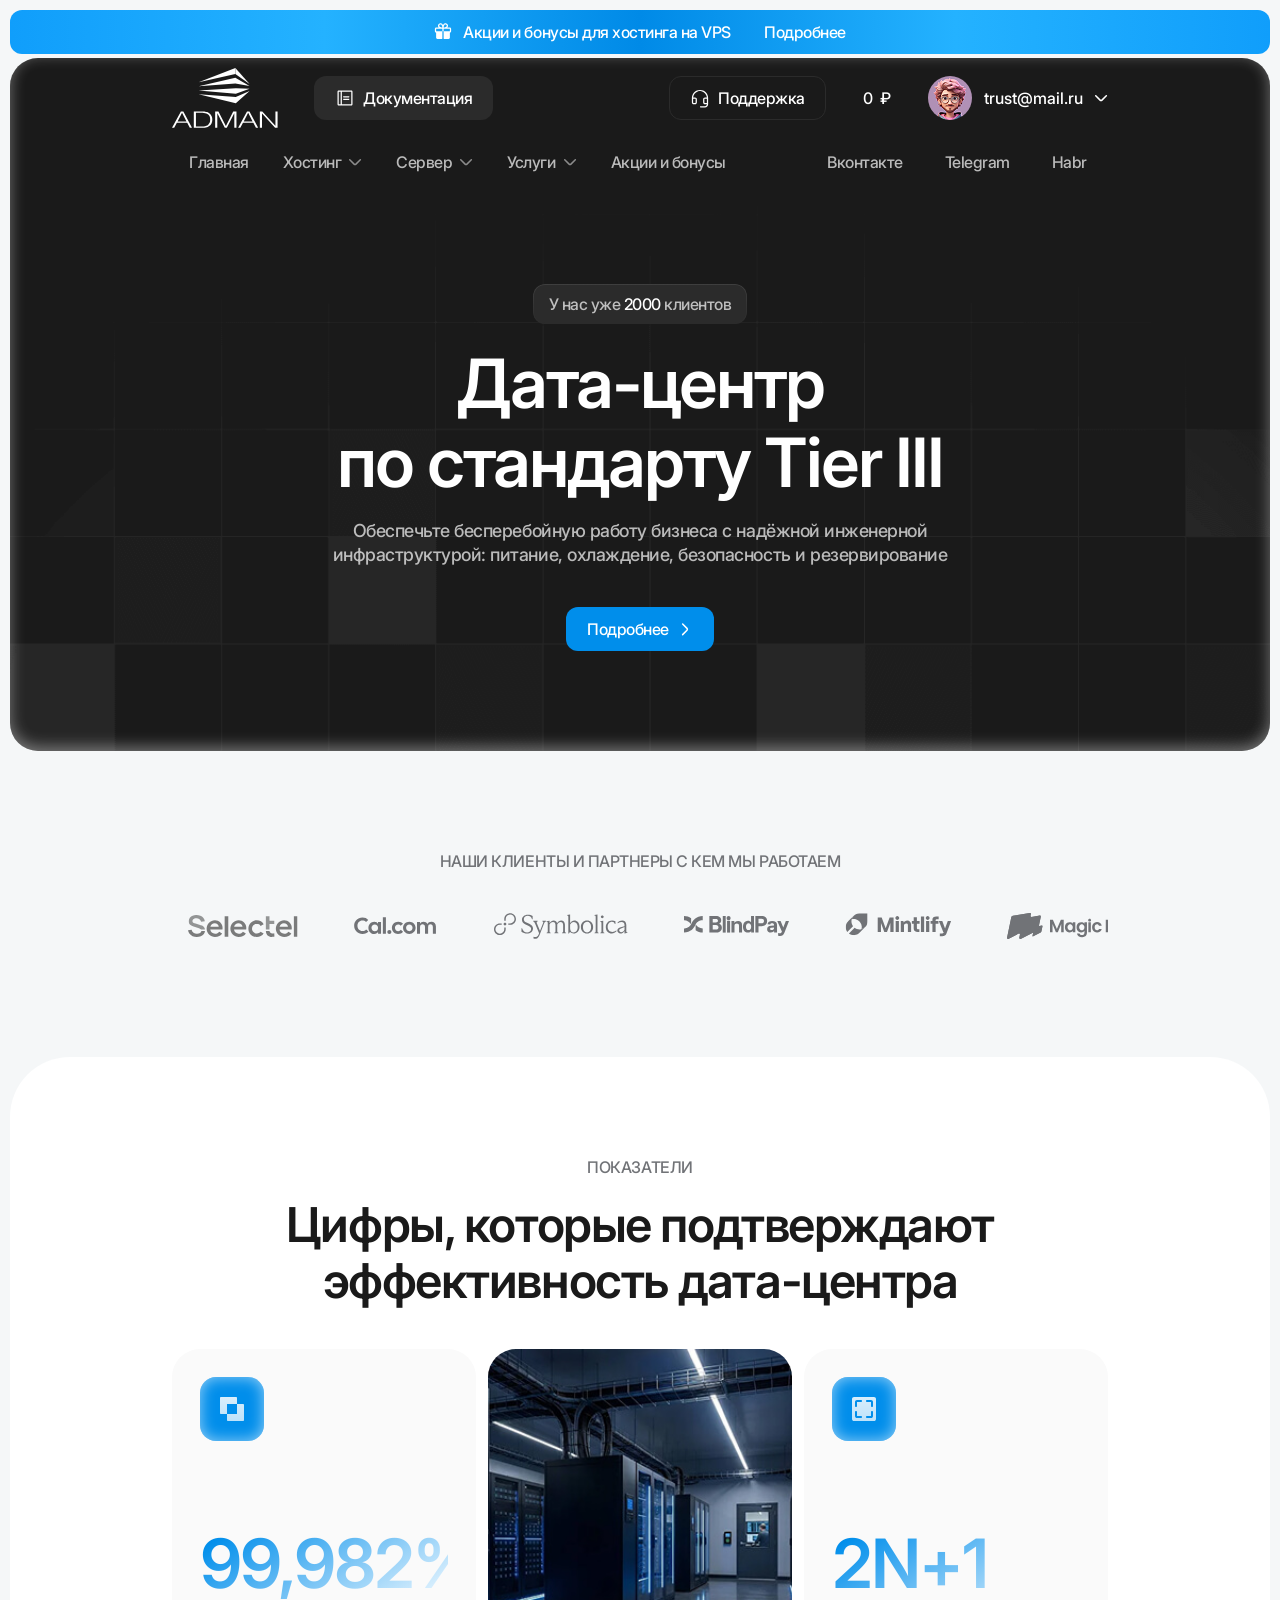
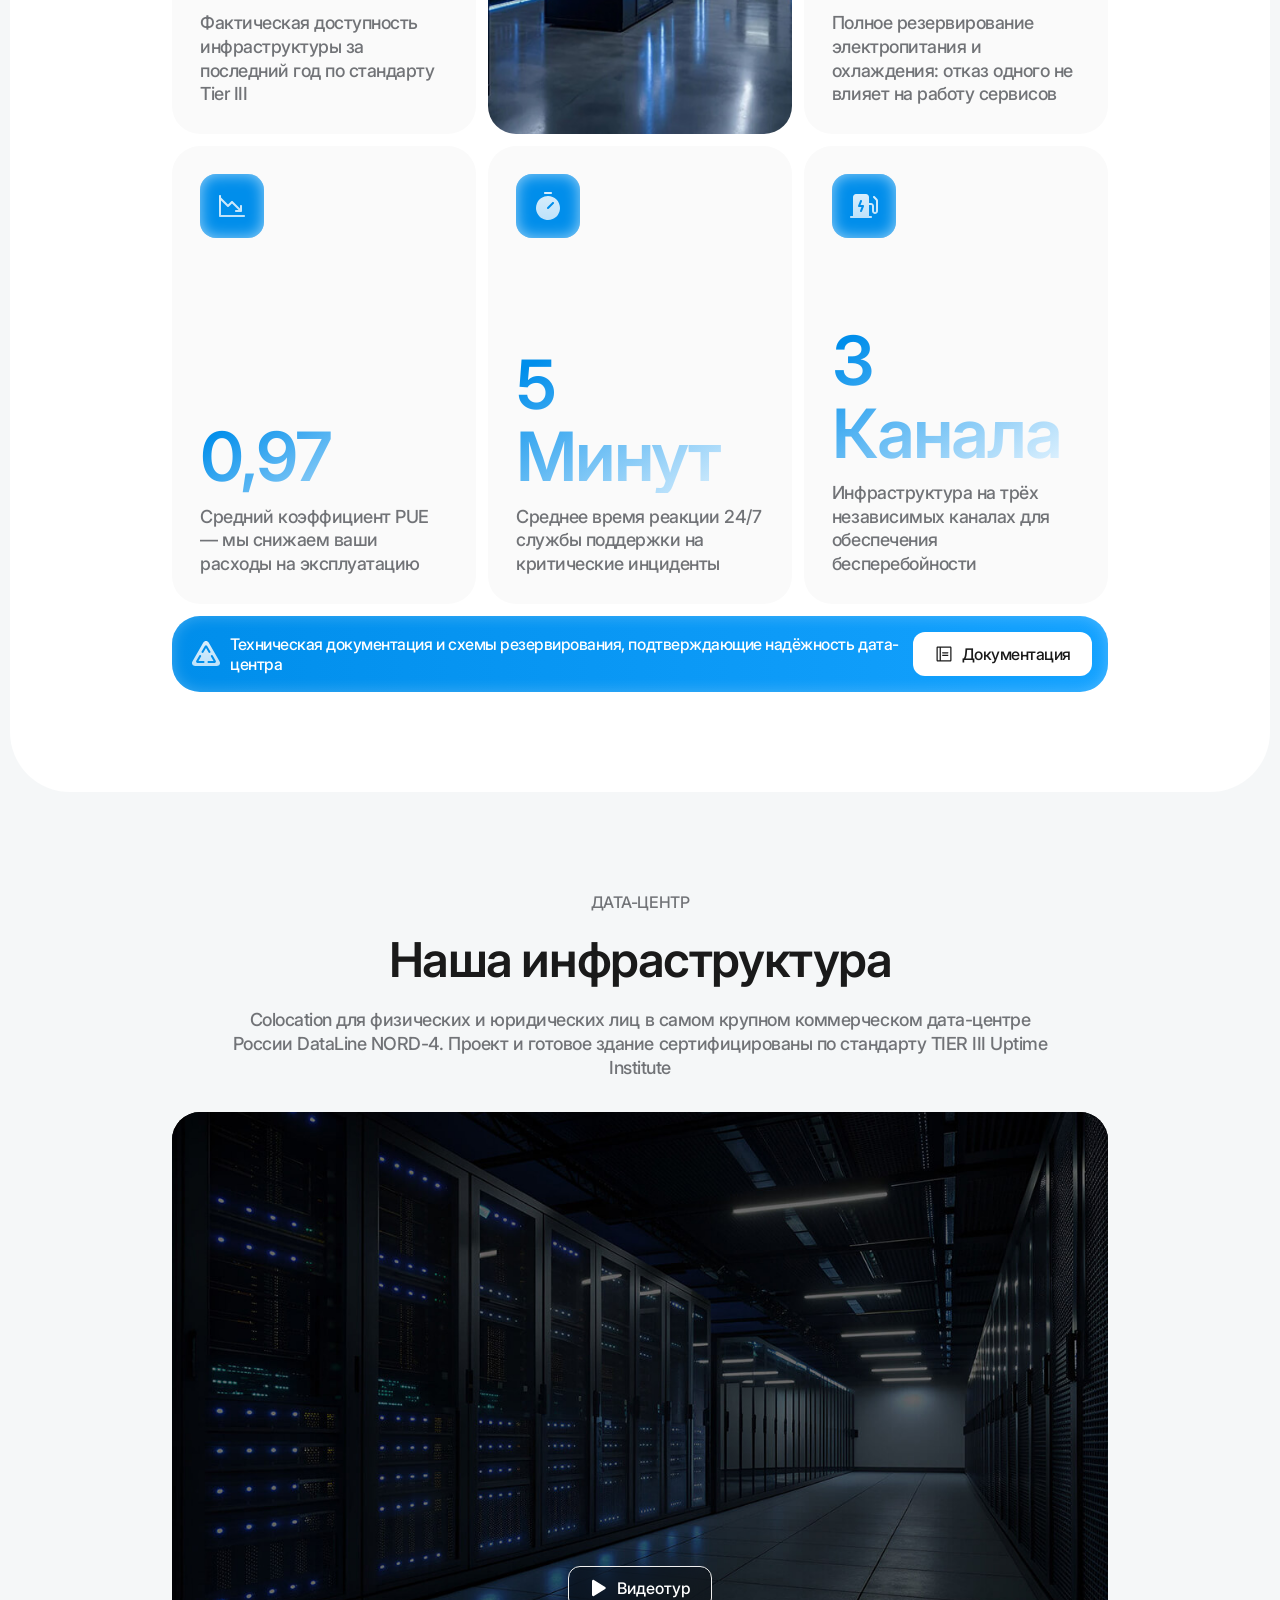
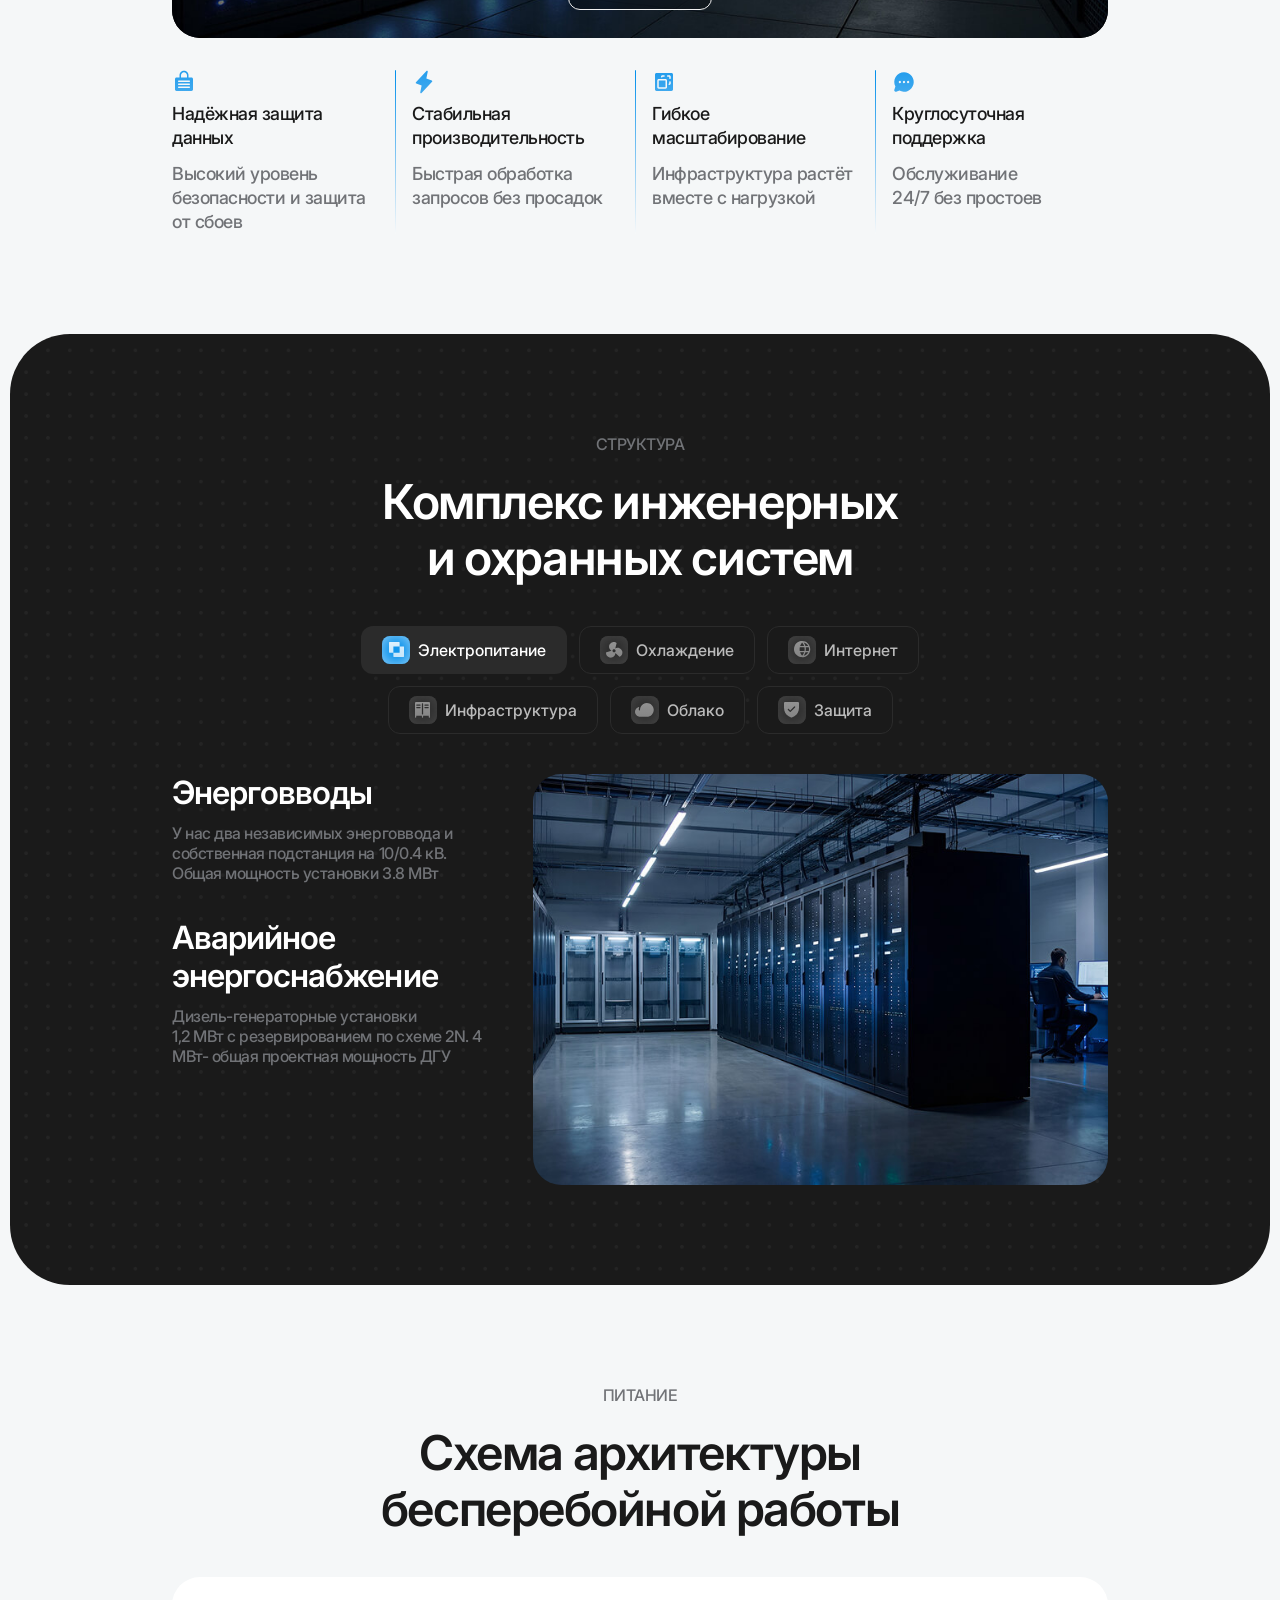
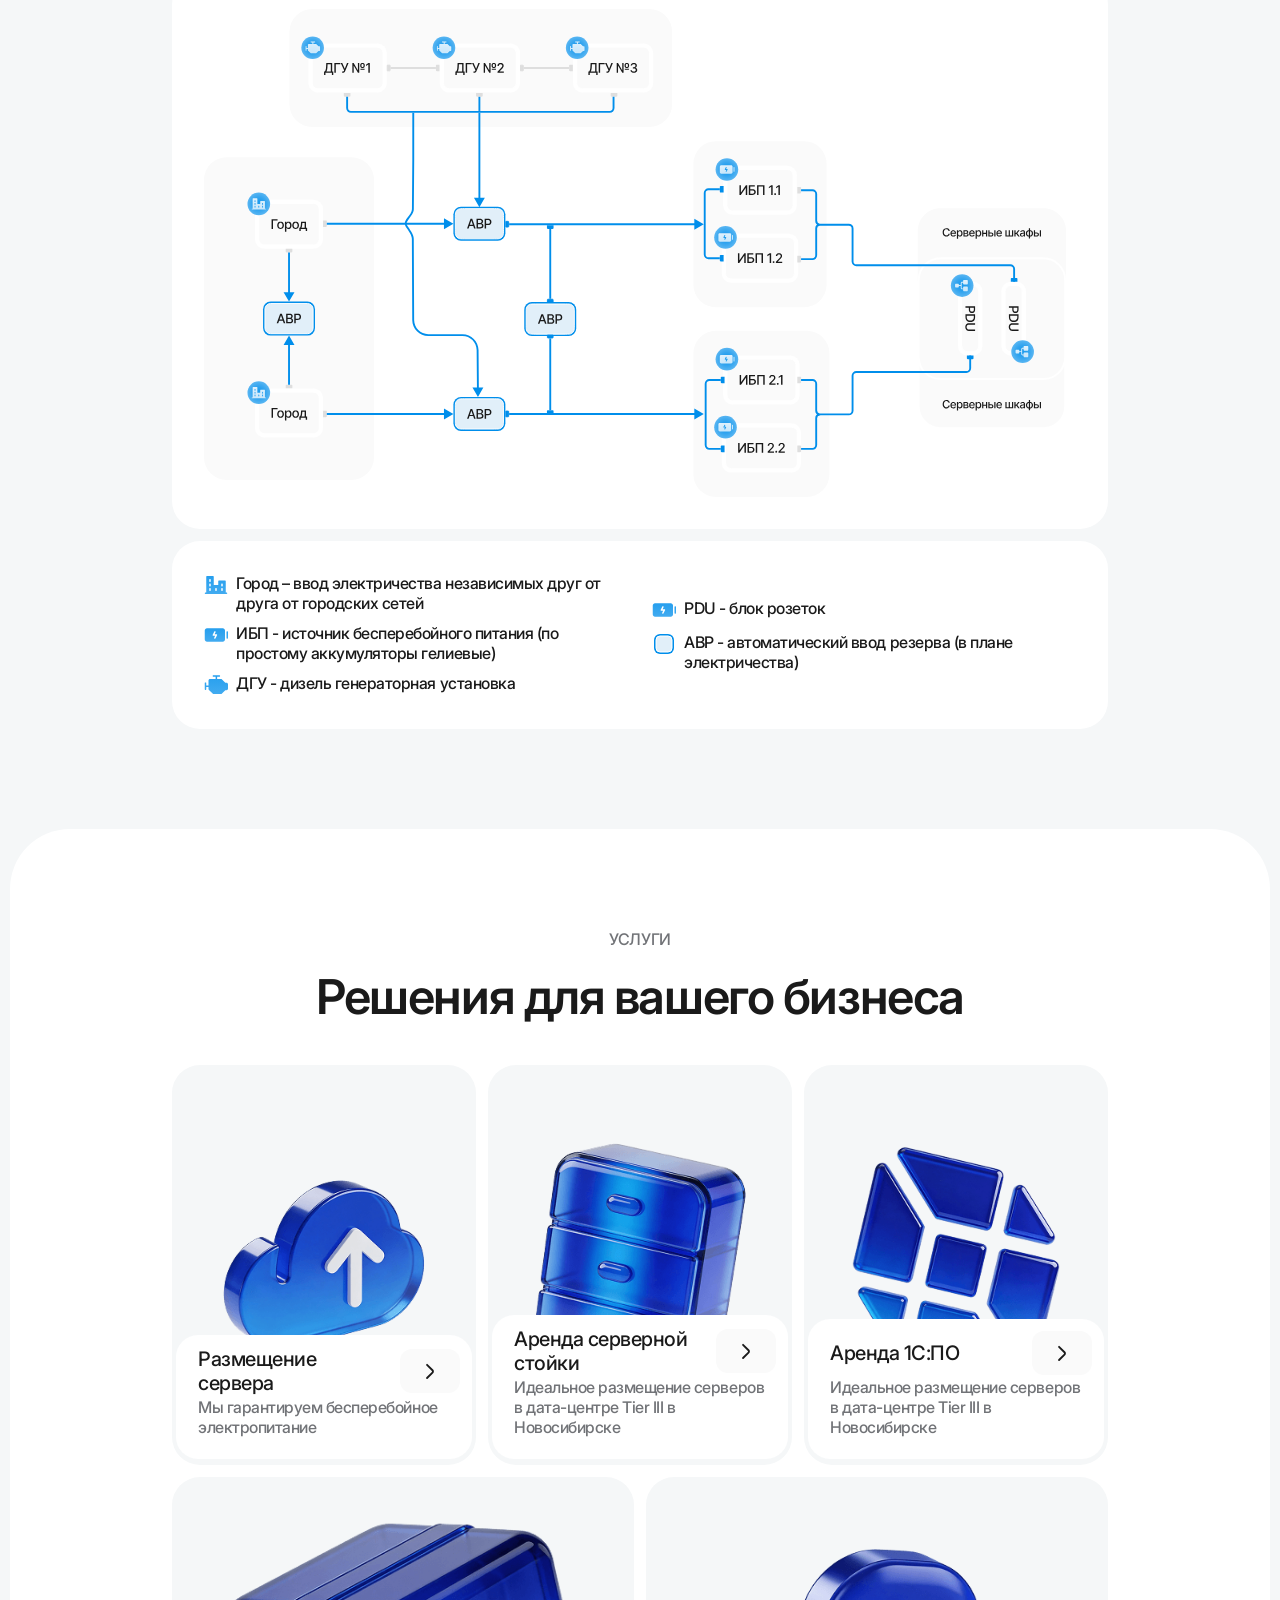
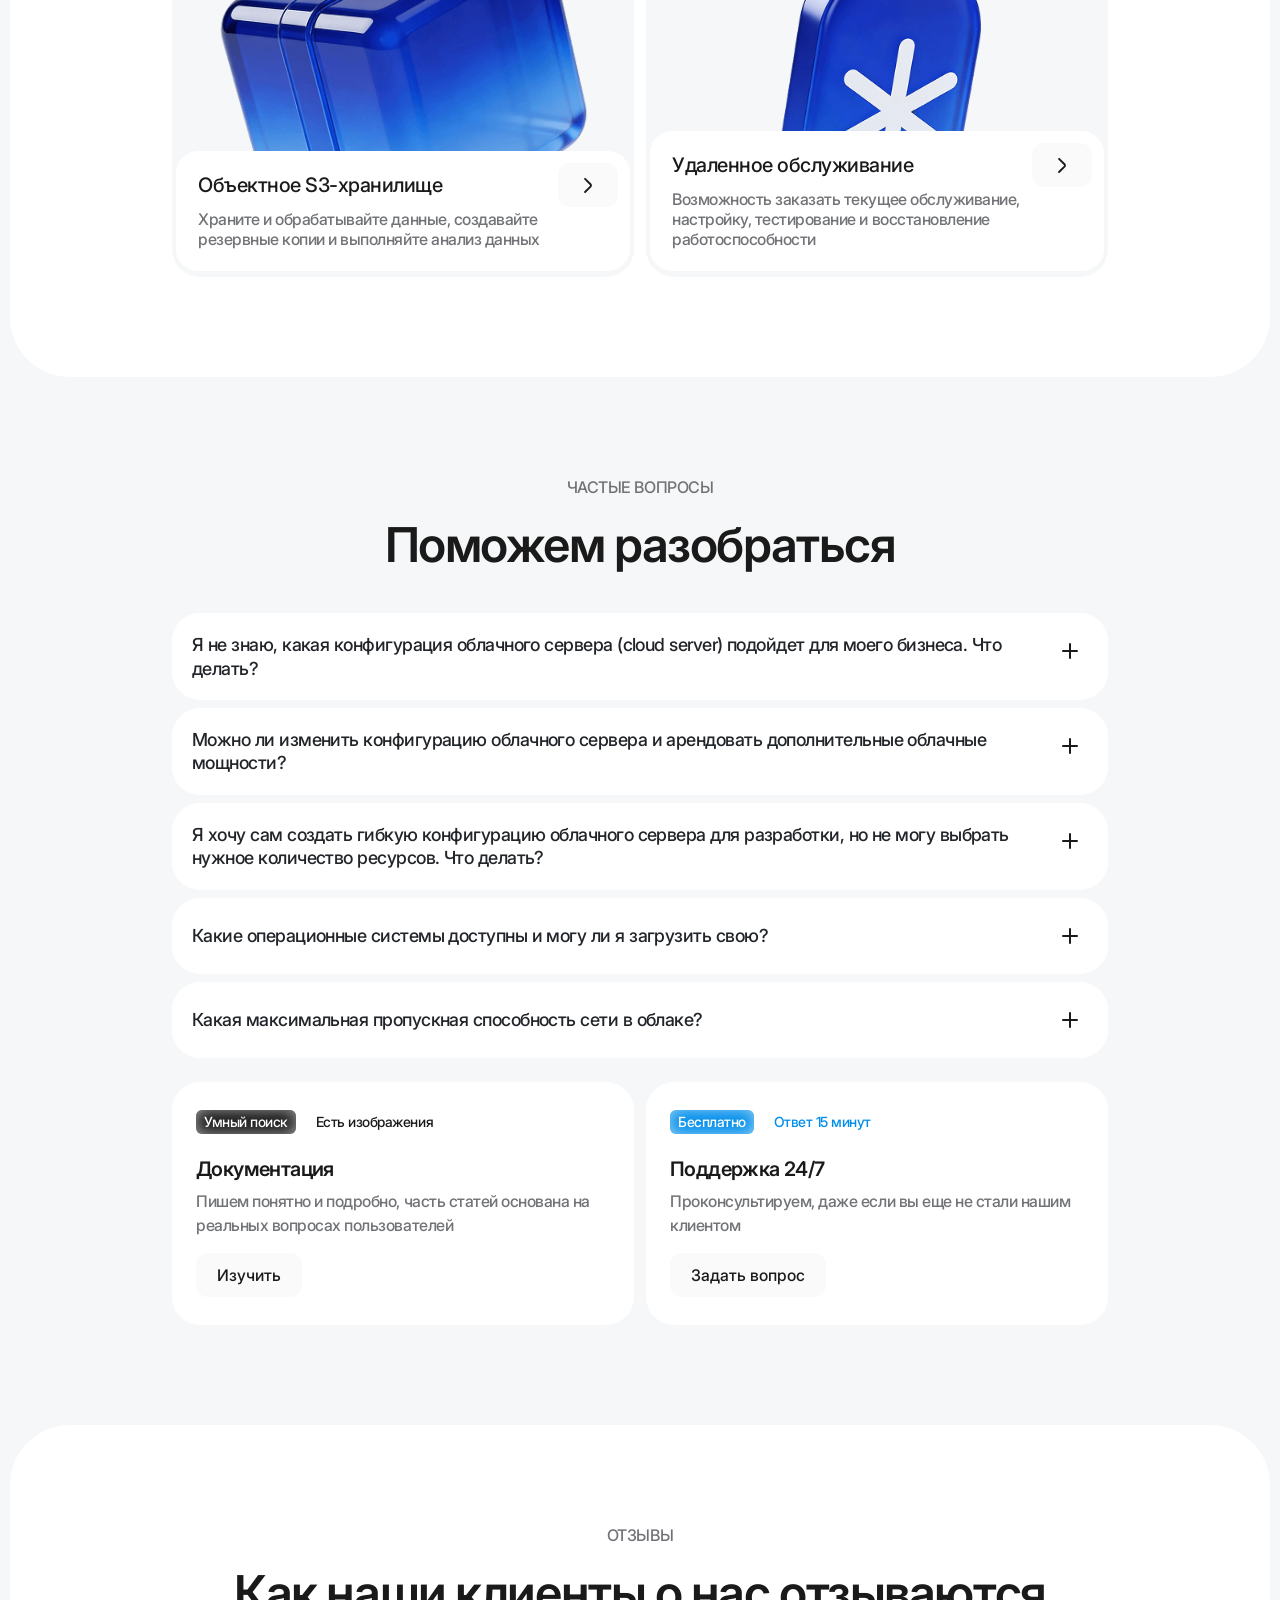
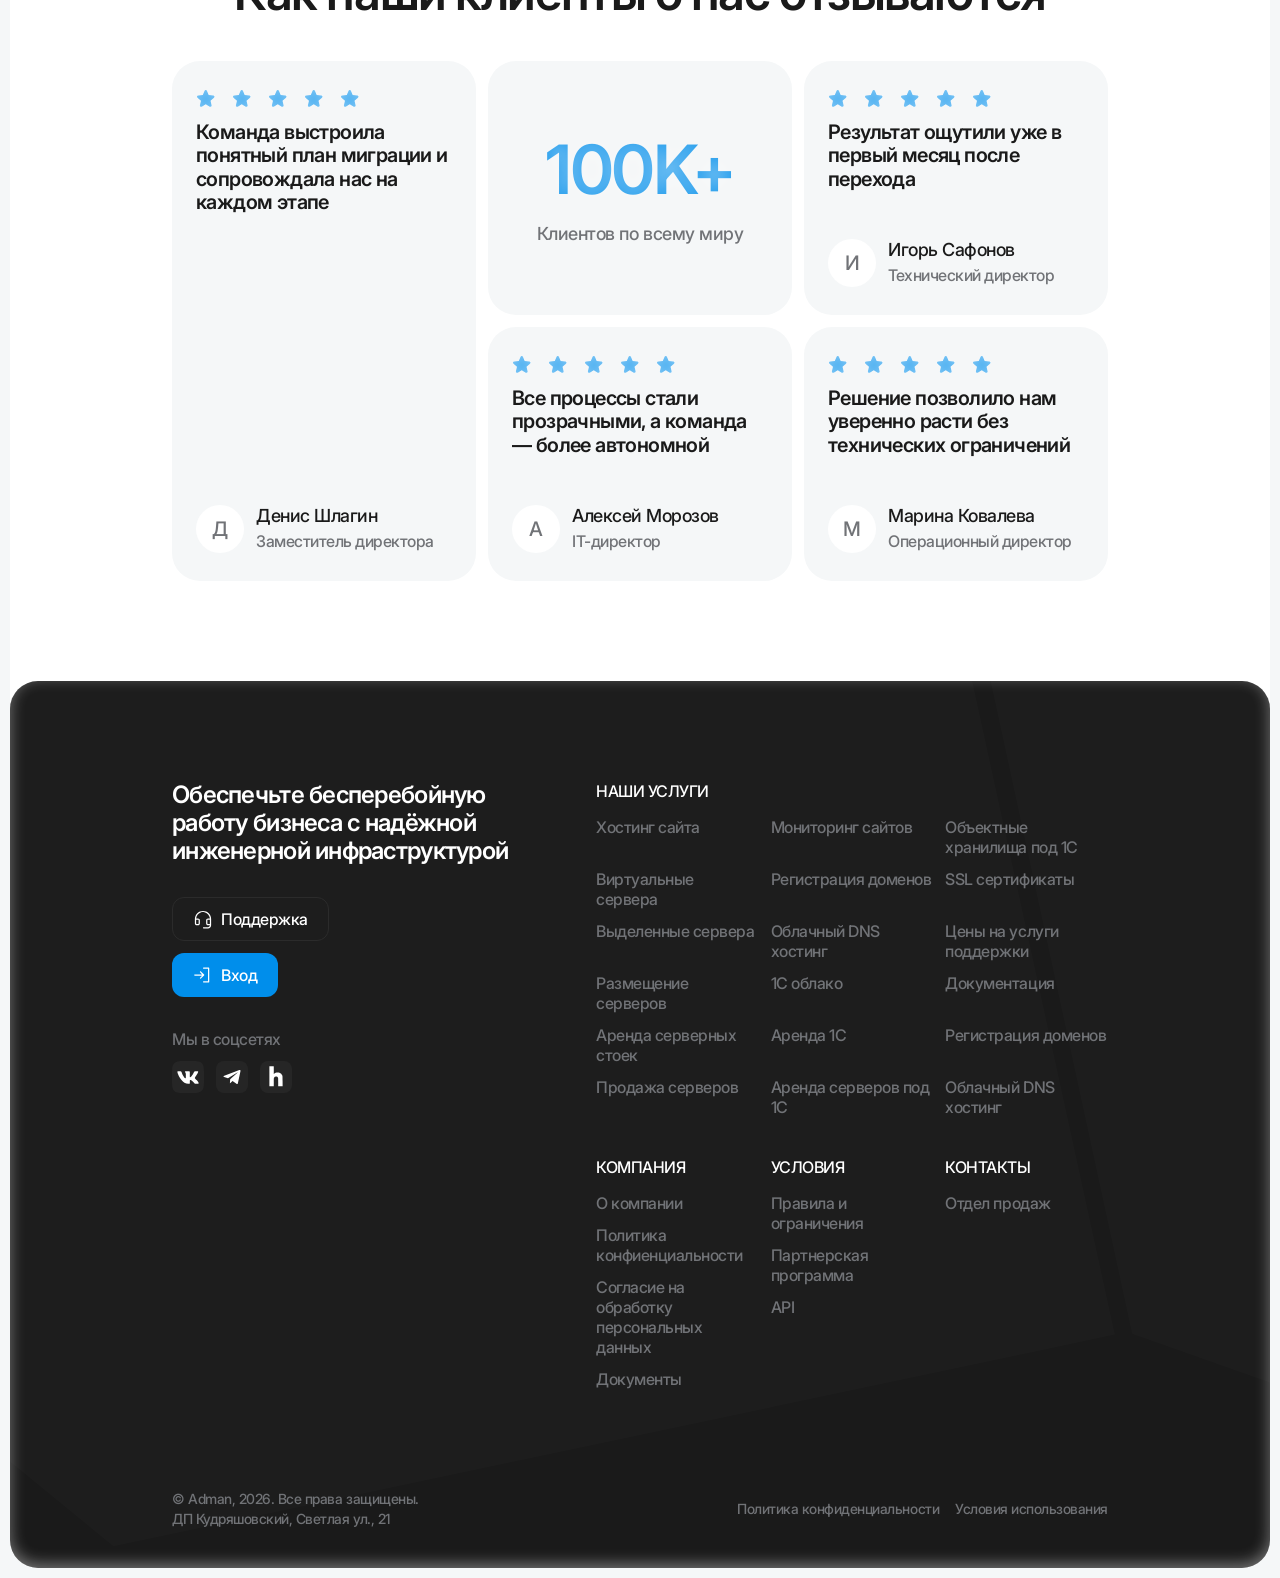
==== index-logged.html @ 0b0df8a2 "feat: add index page" ====
<!doctype html>
<html lang="ru">
  <head>
    <meta charset="utf-8" />
    <meta name="viewport" content="width=device-width, initial-scale=1.0" />
    <meta name="format-detection" content="telephone=no" />
    <link rel="shortcut icon" href="img/favicon.png" />
    <link rel="stylesheet" href="css/bootstrap.min.css" />
    <link rel="stylesheet" href="css/swiper-bundle.min.css" />
    <link rel="stylesheet" href="css/styles.css" />
    <title>Дата-центр Адман</title>
  </head>

  <body class="body">
    <a class="promotion body__promotion" href="#">
      <div class="container">
        <div class="promotion__content">
          <span class="text text--flex text--white promotion__text">
            <img class="text__icon" src="img/icons/gift-white.svg" alt="" />
            Акции и бонусы для хостинга на VPS
          </span>
          <span class="button promotion__button">
            <span class="button__text">Подробнее</span>
          </span>
        </div>
      </div>
    </a>

    <header class="header">
      <div class="header__content">
        <div class="container">
          <div class="header__top">
            <a class="header__logo" href="/">
              <img class="header__logo-img" src="img/logo.svg" alt="Logo" />
            </a>
            <a class="button button--dark-500 button--outline header__doc-button" href="#">
              <img class="button__icon" src="img/icons/doc-white.svg" alt="" />
              <span class="button__text">Документация</span>
            </a>
            <div class="header__actions header__actions--logged">
              <a class="button button--border-dark-500 header__support-button" href="#">
                <img class="button__icon" src="img/icons/support-white.svg" alt="" />
                <span class="button__text">Поддержка</span>
              </a>
              <a class="button button--hover-border-dark-500 header__balance-button" href="#">
                <span class="button__balance">
                  <span class="button__balance-value">0</span>
                  <span class="button__balance-currency">₽</span>
                </span>
              </a>
              <div class="user-menu dropdown">
                <button class="user-menu__toggle" type="button" data-bs-toggle="dropdown" aria-expanded="false" data-bs-offset="0,7">
                  <span class="user-menu__avatar">
                    <img class="user-menu__avatar-img" src="img/avatar.png" alt="" />
                  </span>
                  <span class="text user-menu__email">trust@mail.ru</span>
                  <svg class="user-menu__arrow" width="13" height="7" viewBox="0 0 13 7" fill="none">
                    <path
                      d="M11.31 0.75L6.96333 5.09667C6.45 5.61 5.61 5.61 5.09667 5.09667L0.75 0.75"
                      stroke="currentColor"
                      stroke-width="1.5"
                      stroke-linecap="round"
                      stroke-linejoin="round" />
                  </svg>
                </button>

                <ul class="user-menu__dropdown dropdown-menu">
                  <li class="user-menu__dropdown-item">
                    <a class="text text--white text--sm user-menu__dropdown-link" href="#">Личный кабинет</a>
                  </li>
                  <li class="user-menu__dropdown-item">
                    <a class="text text--white text--sm user-menu__dropdown-link" href="#">Настройки</a>
                  </li>
                  <li class="user-menu__dropdown-item">
                    <a class="text text--white text--sm user-menu__dropdown-link" href="#">Выйти</a>
                  </li>
                </ul>
              </div>
            </div>
          </div>

          <nav class="header__nav">
            <ul class="header__menu">
              <li class="header__menu-item">
                <a class="button button--dropdown header__menu-link" href="#">
                  <span>Главная</span>
                </a>
              </li>
              <li class="header__menu-item header__menu-item--has-dropdown">
                <a class="button button--dropdown header__menu-link" href="#">
                  <span>Хостинг</span>
                  <svg width="13" height="7" viewBox="0 0 13 7" fill="none">
                    <path
                      d="M11.31 0.75L6.96333 5.09667C6.45 5.61 5.61 5.61 5.09667 5.09667L0.75 0.75"
                      stroke="currentColor"
                      stroke-width="1.5"
                      stroke-linecap="round"
                      stroke-linejoin="round" />
                  </svg>
                </a>
                <ul class="header__submenu">
                  <li class="header__submenu-item">
                    <a class="text text--white text--sm header__submenu-link" href="#">Виртуальный хостинг</a>
                  </li>
                  <li class="header__submenu-item">
                    <a class="text text--white text--sm header__submenu-link" href="#">1С облако</a>
                  </li>
                  <li class="header__submenu-item">
                    <a class="text text--white text--sm header__submenu-link" href="#">Регистрация домена</a>
                  </li>
                  <li class="header__submenu-item">
                    <a class="text text--white text--sm header__submenu-link" href="#">SSL сертификаты</a>
                  </li>
                </ul>
              </li>
              <li class="header__menu-item header__menu-item--has-dropdown">
                <a class="button button--dropdown header__menu-link" href="#">
                  <span>Сервер</span>
                  <svg width="13" height="7" viewBox="0 0 13 7" fill="none">
                    <path
                      d="M11.31 0.75L6.96333 5.09667C6.45 5.61 5.61 5.61 5.09667 5.09667L0.75 0.75"
                      stroke="currentColor"
                      stroke-width="1.5"
                      stroke-linecap="round"
                      stroke-linejoin="round" />
                  </svg>
                </a>
                <ul class="header__submenu">
                  <li class="header__submenu-item">
                    <a class="text text--white text--sm header__submenu-link" href="#">Виртуальный хостинг</a>
                  </li>
                  <li class="header__submenu-item">
                    <a class="text text--white text--sm header__submenu-link" href="#">1С облако</a>
                  </li>
                  <li class="header__submenu-item">
                    <a class="text text--white text--sm header__submenu-link" href="#">Регистрация домена</a>
                  </li>
                  <li class="header__submenu-item">
                    <a class="text text--white text--sm header__submenu-link" href="#">SSL сертификаты</a>
                  </li>
                </ul>
              </li>
              <li class="header__menu-item header__menu-item--has-dropdown">
                <a class="button button--dropdown header__menu-link" href="#">
                  <span>Услуги</span>
                  <svg width="13" height="7" viewBox="0 0 13 7" fill="none">
                    <path
                      d="M11.31 0.75L6.96333 5.09667C6.45 5.61 5.61 5.61 5.09667 5.09667L0.75 0.75"
                      stroke="currentColor"
                      stroke-width="1.5"
                      stroke-linecap="round"
                      stroke-linejoin="round" />
                  </svg>
                </a>
                <ul class="header__submenu">
                  <li class="header__submenu-item">
                    <a class="text text--white text--sm header__submenu-link" href="#">Виртуальный хостинг</a>
                  </li>
                  <li class="header__submenu-item">
                    <a class="text text--white text--sm header__submenu-link" href="#">1С облако</a>
                  </li>
                  <li class="header__submenu-item">
                    <a class="text text--white text--sm header__submenu-link" href="#">Регистрация домена</a>
                  </li>
                  <li class="header__submenu-item">
                    <a class="text text--white text--sm header__submenu-link" href="#">SSL сертификаты</a>
                  </li>
                </ul>
              </li>
              <li class="header__menu-item">
                <a class="button button--dropdown header__menu-link" href="#">
                  <span>Акции и бонусы</span>
                </a>
              </li>
            </ul>

            <ul class="header__socials">
              <li class="header__socials-item">
                <a class="button button--dropdown header__socials-link" href="#">Вконтакте</a>
              </li>
              <li class="header__socials-item">
                <a class="button button--dropdown header__socials-link" href="#">Telegram</a>
              </li>
              <li class="header__socials-item">
                <a class="button button--dropdown header__socials-link" href="#">Habr</a>
              </li>
            </ul>
          </nav>
        </div>
      </div>

      <section class="hero-banner header__hero-banner">
        <div class="container hero-banner__container">
          <div class="hero-banner__content text-center">
            <div class="hero-banner__badge">
              У нас уже
              <span class="hero-banner__badge-value">2000</span>
              клиентов
            </div>
            <h1 class="title title--1 title--white hero-banner__title">Дата-центр по&nbsp;стандарту Tier&nbsp;III</h1>
            <p class="text text--lg text--white-70 hero-banner__text">
              Обеспечьте бесперебойную работу бизнеса с&nbsp;надёжной инженерной инфраструктурой: питание, охлаждение, безопасность и
              резервирование
            </p>
            <a class="button button--primary button--lg hero-banner__button" href="#">
              Подробнее
              <img class="button__icon button__icon--right button__icon--sm" src="img/icons/right-white.svg" alt="" />
            </a>
          </div>
        </div>
      </section>
    </header>

    <main class="main">
      <section class="partners">
        <div class="container">
          <div class="partners__content">
            <div class="section-header partners__header">
              <h2 class="text text--gray text--upper text--center section-header__label">Наши клиенты и партнеры с кем мы работаем</h2>
            </div>

            <div class="partners__lists">
              <div class="partners__list">
                <div class="partners__item">
                  <img class="partners__logo" src="img/partners/selectel.svg" alt="" />
                </div>
                <div class="partners__item">
                  <img class="partners__logo" src="img/partners/calcom.svg" alt="" />
                </div>
                <div class="partners__item">
                  <img class="partners__logo" src="img/partners/symbolica.svg" alt="" />
                </div>
                <div class="partners__item">
                  <img class="partners__logo" src="img/partners/blindpay.svg" alt="" />
                </div>
                <div class="partners__item">
                  <img class="partners__logo" src="img/partners/mintlify.svg" alt="" />
                </div>
                <div class="partners__item">
                  <img class="partners__logo" src="img/partners/magic-patterns.svg" alt="" />
                </div>
                <div class="partners__item">
                  <img class="partners__logo" src="img/partners/fireworks-ai.svg" alt="" />
                </div>
                <div class="partners__item">
                  <img class="partners__logo" src="img/partners/plain.svg" alt="" />
                </div>
              </div>

              <div class="partners__list">
                <div class="partners__item">
                  <img class="partners__logo" src="img/partners/selectel.svg" alt="" />
                </div>
                <div class="partners__item">
                  <img class="partners__logo" src="img/partners/calcom.svg" alt="" />
                </div>
                <div class="partners__item">
                  <img class="partners__logo" src="img/partners/symbolica.svg" alt="" />
                </div>
                <div class="partners__item">
                  <img class="partners__logo" src="img/partners/blindpay.svg" alt="" />
                </div>
                <div class="partners__item">
                  <img class="partners__logo" src="img/partners/mintlify.svg" alt="" />
                </div>
                <div class="partners__item">
                  <img class="partners__logo" src="img/partners/magic-patterns.svg" alt="" />
                </div>
                <div class="partners__item">
                  <img class="partners__logo" src="img/partners/fireworks-ai.svg" alt="" />
                </div>
                <div class="partners__item">
                  <img class="partners__logo" src="img/partners/plain.svg" alt="" />
                </div>
              </div>

              <div class="partners__list">
                <div class="partners__item">
                  <img class="partners__logo" src="img/partners/selectel.svg" alt="" />
                </div>
                <div class="partners__item">
                  <img class="partners__logo" src="img/partners/calcom.svg" alt="" />
                </div>
                <div class="partners__item">
                  <img class="partners__logo" src="img/partners/symbolica.svg" alt="" />
                </div>
                <div class="partners__item">
                  <img class="partners__logo" src="img/partners/blindpay.svg" alt="" />
                </div>
                <div class="partners__item">
                  <img class="partners__logo" src="img/partners/mintlify.svg" alt="" />
                </div>
                <div class="partners__item">
                  <img class="partners__logo" src="img/partners/magic-patterns.svg" alt="" />
                </div>
                <div class="partners__item">
                  <img class="partners__logo" src="img/partners/fireworks-ai.svg" alt="" />
                </div>
                <div class="partners__item">
                  <img class="partners__logo" src="img/partners/plain.svg" alt="" />
                </div>
              </div>
            </div>
          </div>
        </div>
      </section>

      <section class="stats">
        <div class="container">
          <div class="stats__content">
            <div class="section-header stats__header">
              <p class="text text--gray text--upper section-header__label">Показатели</p>
              <h2 class="title title--2 section-header__title">Цифры, которые подтверждают эффективность дата-центра</h2>
            </div>

            <div class="row g-md-12 g-2">
              <div class="col-12 col-md-6 col-lg-4 stats__col">
                <div class="stats-card">
                  <div class="stats-card__icon">
                    <img class="stats-card__icon-img" src="img/stats/icons/1.svg" alt="" />
                  </div>
                  <p class="title title--1 title--primary-gradient stats-card__value">99,982%</p>
                  <p class="text text--lg text--gray stats-card__text">
                    Фактическая доступность инфраструктуры за последний год&nbsp;по&nbsp;стандарту Tier III
                  </p>
                </div>
              </div>
              <div class="col-12 col-md-6 col-lg-4 stats__col">
                <div class="stats-media">
                  <img class="stats-media__img" src="img/stats/img.jpg" alt="" />
                </div>
              </div>
              <div class="col-12 col-md-6 col-lg-4 stats__col">
                <div class="stats-card">
                  <div class="stats-card__icon">
                    <img class="stats-card__icon-img" src="img/stats/icons/2.svg" alt="" />
                  </div>
                  <p class="title title--1 title--primary-gradient stats-card__value">2N+1</p>
                  <p class="text text--lg text--gray stats-card__text">
                    Полное резервирование электропитания и охлаждения: отказ одного не влияет на работу сервисов
                  </p>
                </div>
              </div>
              <div class="col-12 col-md-6 col-lg-4 stats__col">
                <div class="stats-card">
                  <div class="stats-card__icon">
                    <img class="stats-card__icon-img" src="img/stats/icons/3.svg" alt="" />
                  </div>
                  <p class="title title--1 title--primary-gradient stats-card__value">0,97</p>
                  <p class="text text--lg text--gray stats-card__text">
                    Средний коэффициент PUE — мы&nbsp;снижаем ваши расходы на эксплуатацию
                  </p>
                </div>
              </div>
              <div class="col-12 col-md-6 col-lg-4 stats__col">
                <div class="stats-card">
                  <div class="stats-card__icon">
                    <img class="stats-card__icon-img" src="img/stats/icons/4.svg" alt="" />
                  </div>
                  <p class="title title--1 title--primary-gradient stats-card__value">5 Минут</p>
                  <p class="text text--lg text--gray stats-card__text">
                    Среднее время реакции 24/7 службы поддержки на критические инциденты
                  </p>
                </div>
              </div>
              <div class="col-12 col-md-6 col-lg-4 stats__col">
                <div class="stats-card">
                  <div class="stats-card__icon">
                    <img class="stats-card__icon-img" src="img/stats/icons/5.svg" alt="" />
                  </div>
                  <p class="title title--1 title--primary-gradient stats-card__value">3 Канала</p>
                  <p class="text text--lg text--gray stats-card__text">
                    Инфраструктура на трёх независимых каналах для обеспечения бесперебойности
                  </p>
                </div>
              </div>
            </div>
            <div class="doc-banner stats__doc-banner">
              <img class="doc-banner__icon" src="img/stats/icons/doc.svg" alt="" />
              <div class="doc-banner__main">
                <p class="text text--white doc-banner__text">
                  Техническая документация и схемы резервирования, подтверждающие надёжность дата-центра
                </p>
                <a class="button button--white doc-banner__button" href="#">
                  <img class="button__icon" src="img/icons/doc.svg" alt="" />
                  Документация
                </a>
              </div>
            </div>
          </div>
        </div>
      </section>

      <section class="data-center">
        <div class="container">
          <div class="data-center__content">
            <div class="section-header data-center__header">
              <p class="text text--gray text--upper section-header__label">Дата-центр</p>
              <h2 class="title title--2 section-header__title">Наша инфраструктура</h2>
              <p class="text text--lg text--gray section-header__text">
                Colocation для физических и юридических лиц в самом крупном коммерческом дата-центре России DataLine NORD-4. Проект и
                готовое здание сертифицированы по стандарту TIER III Uptime Institute
              </p>
            </div>

            <div class="video data-center__video" data-src="video/data-center.mp4">
              <div class="video__overlay">
                <img class="video__overlay-img" src="img/data-center/video-overlay.jpg" alt="" />
              </div>
              <button class="button button--play video__play-button" type="button" aria-label="Воспроизвести видеотур">
                <img class="button__icon" src="img/icons/play-white.svg" alt="" />
                Видеотур
              </button>
            </div>

            <div class="data-center__features">
              <ul class="row gy-24 gy-md-12">
                <li class="col-12 col-lg-3 col-sm-6 data-center__feature-box">
                  <div class="data-feature data-center__feature">
                    <img class="data-feature__icon" src="img/data-center/features/1.svg" alt="" />
                    <h3 class="text text--lg data-feature__title">Надёжная защита данных</h3>
                    <p class="text text--lg text--gray data-feature__text">Высокий уровень безопасности и&nbsp;защита от&nbsp;сбоев</p>
                  </div>
                </li>
                <li class="col-12 col-lg-3 col-sm-6 data-center__feature-box">
                  <div class="data-feature data-center__feature">
                    <img class="data-feature__icon" src="img/data-center/features/2.svg" alt="" />
                    <h3 class="text text--lg data-feature__title">Стабильная производительность</h3>
                    <p class="text text--lg text--gray data-feature__text">Быстрая обработка запросов без&nbsp;просадок</p>
                  </div>
                </li>
                <li class="col-12 col-lg-3 col-sm-6 data-center__feature-box">
                  <div class="data-feature data-center__feature">
                    <img class="data-feature__icon" src="img/data-center/features/3.svg" alt="" />
                    <h3 class="text text--lg data-feature__title">Гибкое масштабирование</h3>
                    <p class="text text--lg text--gray data-feature__text">Инфраструктура растёт вместе с&nbsp;нагрузкой</p>
                  </div>
                </li>
                <li class="col-12 col-lg-3 col-sm-6 data-center__feature-box">
                  <div class="data-feature data-center__feature">
                    <img class="data-feature__icon" src="img/data-center/features/4.svg" alt="" />
                    <h3 class="text text--lg data-feature__title">Круглосуточная поддержка</h3>
                    <p class="text text--lg text--gray data-feature__text">Обслуживание 24/7&nbsp;без&nbsp;простоев</p>
                  </div>
                </li>
              </ul>
            </div>
          </div>
        </div>
      </section>

      <section class="systems">
        <div class="container">
          <div class="systems__content">
            <div class="section-header systems__header">
              <p class="text text--gray text--upper section-header__label">Структура</p>
              <h2 class="title title--2 title--white section-header__title">Комплекс инженерных и&nbsp;охранных систем</h2>
            </div>

            <ul class="nav systems__tabs-buttons" role="tablist">
              <li class="nav-item" role="presentation">
                <button
                  class="nav-link button button--nav active systems__tabs-button"
                  id="systems-tab-1"
                  data-bs-toggle="tab"
                  data-bs-target="#systems-panel-1"
                  type="button"
                  role="tab"
                  aria-controls="systems-panel-1"
                  aria-selected="true">
                  <span class="icon icon--xl icon--nav button__icon button__icon--xl">
                    <svg width="15" height="15" viewBox="0 0 15 15" fill="none" xmlns="http://www.w3.org/2000/svg">
                      <foreignObject x="-2" y="-2" width="19" height="19">
                        <div
                          xmlns="http://www.w3.org/1999/xhtml"
                          style="
                            backdrop-filter: blur(1px);
                            clip-path: url(#bgblur_0_303_10851_clip_path);
                            height: 100%;
                            width: 100%;
                          "></div>
                      </foreignObject>
                      <path
                        data-figma-bg-blur-radius="2"
                        d="M4.375 4.375V10.625H0.625C0.45924 10.625 0.300269 10.5592 0.183058 10.4419C0.0658481 10.3247 0 10.1658 0 10V0.625C0 0.45924 0.0658481 0.300269 0.183058 0.183058C0.300269 0.0658481 0.45924 0 0.625 0H10C10.1658 0 10.3247 0.0658481 10.4419 0.183058C10.5592 0.300269 10.625 0.45924 10.625 0.625V4.375H4.375ZM14.375 4.375H10.625V10.625H4.375V14.375C4.375 14.5408 4.44085 14.6997 4.55806 14.8169C4.67527 14.9342 4.83424 15 5 15H14.375C14.5408 15 14.6997 14.9342 14.8169 14.8169C14.9342 14.6997 15 14.5408 15 14.375V5C15 4.83424 14.9342 4.67527 14.8169 4.55806C14.6997 4.44085 14.5408 4.375 14.375 4.375Z"
                        fill="url(#paint0_linear_303_10851)" />
                      <defs>
                        <clipPath id="bgblur_0_303_10851_clip_path" transform="translate(2 2)">
                          <path
                            d="M4.375 4.375V10.625H0.625C0.45924 10.625 0.300269 10.5592 0.183058 10.4419C0.0658481 10.3247 0 10.1658 0 10V0.625C0 0.45924 0.0658481 0.300269 0.183058 0.183058C0.300269 0.0658481 0.45924 0 0.625 0H10C10.1658 0 10.3247 0.0658481 10.4419 0.183058C10.5592 0.300269 10.625 0.45924 10.625 0.625V4.375H4.375ZM14.375 4.375H10.625V10.625H4.375V14.375C4.375 14.5408 4.44085 14.6997 4.55806 14.8169C4.67527 14.9342 4.83424 15 5 15H14.375C14.5408 15 14.6997 14.9342 14.8169 14.8169C14.9342 14.6997 15 14.5408 15 14.375V5C15 4.83424 14.9342 4.67527 14.8169 4.55806C14.6997 4.44085 14.5408 4.375 14.375 4.375Z" />
                        </clipPath>
                        <linearGradient
                          id="paint0_linear_303_10851"
                          x1="7.5"
                          y1="-6.5625"
                          x2="7.5"
                          y2="20.9375"
                          gradientUnits="userSpaceOnUse">
                          <stop class="stop-start" offset="0%" />
                          <stop class="stop-end" offset="100%" />
                        </linearGradient>
                      </defs>
                    </svg>
                  </span>
                  <span>Электропитание</span>
                </button>
              </li>
              <li class="nav-item" role="presentation">
                <button
                  class="nav-link button button--nav systems__tabs-button"
                  id="systems-tab-2"
                  data-bs-toggle="tab"
                  data-bs-target="#systems-panel-2"
                  type="button"
                  role="tab"
                  aria-controls="systems-panel-2"
                  aria-selected="false">
                  <span class="icon icon--xl icon--nav button__icon button__icon--xl">
                    <svg width="17" height="16" viewBox="0 0 17 16" fill="none" xmlns="http://www.w3.org/2000/svg">
                      <foreignObject x="-2" y="-2" width="20.4121" height="19.7288">
                        <div
                          xmlns="http://www.w3.org/1999/xhtml"
                          style="
                            backdrop-filter: blur(1px);
                            clip-path: url(#bgblur_0_326_10088_clip_path);
                            height: 100%;
                            width: 100%;
                          "></div>
                      </foreignObject>
                      <path
                        data-figma-bg-blur-radius="2"
                        d="M16.2532 9.28419C16.0639 8.57722 15.7118 7.92439 15.2249 7.37797C14.738 6.83156 14.1299 6.40674 13.4493 6.13754C12.7688 5.86834 12.0346 5.76223 11.3057 5.82772C10.5768 5.89321 9.87331 6.12847 9.25163 6.51466L10.5321 1.40216C10.5639 1.27514 10.5549 1.14135 10.5066 1.01968C10.4582 0.898005 10.3729 0.794592 10.2626 0.724036C9.731 0.388376 9.13733 0.163074 8.51691 0.0615389C7.89648 -0.0399966 7.26197 -0.0156916 6.65113 0.133008C6.04029 0.281707 5.4656 0.551762 4.96127 0.927103C4.45693 1.30244 4.03324 1.7754 3.71543 2.31783C3.39761 2.86026 3.19216 3.46108 3.11129 4.08454C3.03042 4.708 3.07579 5.34135 3.2447 5.94691C3.41361 6.55248 3.70261 7.11787 4.0945 7.60947C4.48639 8.10106 4.97316 8.50879 5.52585 8.80841L0.457882 10.2561C0.331976 10.2919 0.220509 10.3664 0.139208 10.469C0.0579072 10.5716 0.0108782 10.6972 0.00475726 10.8279C-0.0433434 11.8951 0.274473 12.9466 0.905577 13.8084C1.53668 14.6703 2.44322 15.2907 3.47507 15.567C3.87305 15.6739 4.2833 15.7282 4.69538 15.7287C5.32332 15.7271 5.94453 15.5994 6.52223 15.3533C7.09994 15.1072 7.62237 14.7477 8.0586 14.296C8.49483 13.8443 8.83598 13.3097 9.06184 12.7238C9.2877 12.1379 9.39368 11.5126 9.37351 10.885L13.161 14.5506C13.2552 14.6417 13.3756 14.7009 13.5053 14.7199C13.635 14.7388 13.7674 14.7165 13.8837 14.6561C14.8313 14.1644 15.5828 13.3639 16.0136 12.3871C16.4445 11.4102 16.529 10.3156 16.2532 9.28419ZM8.24069 10.2881C7.93397 10.3258 7.62294 10.2717 7.34696 10.1327C7.07097 9.99361 6.84242 9.77584 6.6902 9.50689C6.53798 9.23794 6.46894 8.9299 6.4918 8.6217C6.51466 8.31351 6.62839 8.01902 6.81862 7.77547C7.00885 7.53192 7.26703 7.35025 7.56051 7.25343C7.85399 7.15662 8.16959 7.149 8.4674 7.23155C8.7652 7.3141 9.03184 7.48311 9.2336 7.71721C9.43535 7.9513 9.56316 8.23996 9.60085 8.54669C9.6514 8.95798 9.53649 9.37251 9.28141 9.69908C9.02634 10.0257 8.65198 10.2375 8.24069 10.2881Z"
                        fill="url(#paint0_linear_326_10088)" />
                      <defs>
                        <clipPath id="bgblur_0_326_10088_clip_path" transform="translate(2 2)">
                          <path
                            d="M16.2532 9.28419C16.0639 8.57722 15.7118 7.92439 15.2249 7.37797C14.738 6.83156 14.1299 6.40674 13.4493 6.13754C12.7688 5.86834 12.0346 5.76223 11.3057 5.82772C10.5768 5.89321 9.87331 6.12847 9.25163 6.51466L10.5321 1.40216C10.5639 1.27514 10.5549 1.14135 10.5066 1.01968C10.4582 0.898005 10.3729 0.794592 10.2626 0.724036C9.731 0.388376 9.13733 0.163074 8.51691 0.0615389C7.89648 -0.0399966 7.26197 -0.0156916 6.65113 0.133008C6.04029 0.281707 5.4656 0.551762 4.96127 0.927103C4.45693 1.30244 4.03324 1.7754 3.71543 2.31783C3.39761 2.86026 3.19216 3.46108 3.11129 4.08454C3.03042 4.708 3.07579 5.34135 3.2447 5.94691C3.41361 6.55248 3.70261 7.11787 4.0945 7.60947C4.48639 8.10106 4.97316 8.50879 5.52585 8.80841L0.457882 10.2561C0.331976 10.2919 0.220509 10.3664 0.139208 10.469C0.0579072 10.5716 0.0108782 10.6972 0.00475726 10.8279C-0.0433434 11.8951 0.274473 12.9466 0.905577 13.8084C1.53668 14.6703 2.44322 15.2907 3.47507 15.567C3.87305 15.6739 4.2833 15.7282 4.69538 15.7287C5.32332 15.7271 5.94453 15.5994 6.52223 15.3533C7.09994 15.1072 7.62237 14.7477 8.0586 14.296C8.49483 13.8443 8.83598 13.3097 9.06184 12.7238C9.2877 12.1379 9.39368 11.5126 9.37351 10.885L13.161 14.5506C13.2552 14.6417 13.3756 14.7009 13.5053 14.7199C13.635 14.7388 13.7674 14.7165 13.8837 14.6561C14.8313 14.1644 15.5828 13.3639 16.0136 12.3871C16.4445 11.4102 16.529 10.3156 16.2532 9.28419ZM8.24069 10.2881C7.93397 10.3258 7.62294 10.2717 7.34696 10.1327C7.07097 9.99361 6.84242 9.77584 6.6902 9.50689C6.53798 9.23794 6.46894 8.9299 6.4918 8.6217C6.51466 8.31351 6.62839 8.01902 6.81862 7.77547C7.00885 7.53192 7.26703 7.35025 7.56051 7.25343C7.85399 7.15662 8.16959 7.149 8.4674 7.23155C8.7652 7.3141 9.03184 7.48311 9.2336 7.71721C9.43535 7.9513 9.56316 8.23996 9.60085 8.54669C9.6514 8.95798 9.53649 9.37251 9.28141 9.69908C9.02634 10.0257 8.65198 10.2375 8.24069 10.2881Z" />
                        </clipPath>
                        <linearGradient
                          id="paint0_linear_326_10088"
                          x1="8.20617"
                          y1="-6.88132"
                          x2="8.20617"
                          y2="21.9547"
                          gradientUnits="userSpaceOnUse">
                          <stop class="stop-start" offset="0%" />
                          <stop class="stop-end" offset="100%" />
                        </linearGradient>
                      </defs>
                    </svg>
                  </span>
                  <span>Охлаждение</span>
                </button>
              </li>
              <li class="nav-item" role="presentation">
                <button
                  class="nav-link button button--nav systems__tabs-button"
                  id="systems-tab-3"
                  data-bs-toggle="tab"
                  data-bs-target="#systems-panel-3"
                  type="button"
                  role="tab"
                  aria-controls="systems-panel-3"
                  aria-selected="false">
                  <span class="icon icon--xl icon--nav button__icon button__icon--xl">
                    <svg width="17" height="17" viewBox="0 0 17 17" fill="none" xmlns="http://www.w3.org/2000/svg">
                      <foreignObject x="-2" y="-2" width="20.25" height="20.25">
                        <div
                          xmlns="http://www.w3.org/1999/xhtml"
                          style="
                            backdrop-filter: blur(1px);
                            clip-path: url(#bgblur_0_326_10085_clip_path);
                            height: 100%;
                            width: 100%;
                          "></div>
                      </foreignObject>
                      <path
                        data-figma-bg-blur-radius="2"
                        d="M8.125 0C6.51803 0 4.94714 0.476523 3.611 1.36931C2.27485 2.2621 1.23344 3.53105 0.618482 5.0157C0.00352044 6.50035 -0.157382 8.13401 0.156123 9.71011C0.469628 11.2862 1.24346 12.7339 2.37976 13.8702C3.51606 15.0065 4.9638 15.7804 6.5399 16.0939C8.11599 16.4074 9.74966 16.2465 11.2343 15.6315C12.719 15.0166 13.9879 13.9752 14.8807 12.639C15.7735 11.3029 16.25 9.73197 16.25 8.125C16.2475 5.97088 15.3907 3.90569 13.8675 2.3825C12.3443 0.859302 10.2791 0.00248123 8.125 0ZM14.2469 5H11.4617C11.1109 3.71322 10.5198 2.50445 9.71953 1.4375C10.6865 1.66979 11.5918 2.10842 12.3734 2.72332C13.155 3.33823 13.7943 4.11487 14.2477 5H14.2469ZM15 8.125C15.0006 8.75903 14.913 9.39007 14.7398 10H11.7313C11.923 8.75735 11.923 7.49265 11.7313 6.25H14.7398C14.913 6.85993 15.0006 7.49097 15 8.125ZM8.125 1.48438C9.06081 2.48639 9.75554 3.68881 10.1563 5H6.09375C6.49395 3.68859 7.18875 2.48606 8.125 1.48438ZM6.09375 11.25H10.1563C9.75605 12.5614 9.06126 13.7639 8.125 14.7656C7.18919 13.7636 6.49446 12.5612 6.09375 11.25ZM5.78907 10C5.57443 8.75921 5.57443 7.49079 5.78907 6.25H10.4672C10.6818 7.49079 10.6818 8.75921 10.4672 10H5.78907ZM9.72266 14.8125C10.5229 13.7455 11.1141 12.5368 11.4648 11.25H14.2508C13.7971 12.1355 13.1573 12.9123 12.3751 13.5272C11.593 14.1422 10.6871 14.5806 9.71953 14.8125H9.72266Z"
                        fill="url(#paint0_linear_326_10085)" />
                      <defs>
                        <clipPath id="bgblur_0_326_10085_clip_path" transform="translate(2 2)">
                          <path
                            d="M8.125 0C6.51803 0 4.94714 0.476523 3.611 1.36931C2.27485 2.2621 1.23344 3.53105 0.618482 5.0157C0.00352044 6.50035 -0.157382 8.13401 0.156123 9.71011C0.469628 11.2862 1.24346 12.7339 2.37976 13.8702C3.51606 15.0065 4.9638 15.7804 6.5399 16.0939C8.11599 16.4074 9.74966 16.2465 11.2343 15.6315C12.719 15.0166 13.9879 13.9752 14.8807 12.639C15.7735 11.3029 16.25 9.73197 16.25 8.125C16.2475 5.97088 15.3907 3.90569 13.8675 2.3825C12.3443 0.859302 10.2791 0.00248123 8.125 0ZM14.2469 5H11.4617C11.1109 3.71322 10.5198 2.50445 9.71953 1.4375C10.6865 1.66979 11.5918 2.10842 12.3734 2.72332C13.155 3.33823 13.7943 4.11487 14.2477 5H14.2469ZM15 8.125C15.0006 8.75903 14.913 9.39007 14.7398 10H11.7313C11.923 8.75735 11.923 7.49265 11.7313 6.25H14.7398C14.913 6.85993 15.0006 7.49097 15 8.125ZM8.125 1.48438C9.06081 2.48639 9.75554 3.68881 10.1563 5H6.09375C6.49395 3.68859 7.18875 2.48606 8.125 1.48438ZM6.09375 11.25H10.1563C9.75605 12.5614 9.06126 13.7639 8.125 14.7656C7.18919 13.7636 6.49446 12.5612 6.09375 11.25ZM5.78907 10C5.57443 8.75921 5.57443 7.49079 5.78907 6.25H10.4672C10.6818 7.49079 10.6818 8.75921 10.4672 10H5.78907ZM9.72266 14.8125C10.5229 13.7455 11.1141 12.5368 11.4648 11.25H14.2508C13.7971 12.1355 13.1573 12.9123 12.3751 13.5272C11.593 14.1422 10.6871 14.5806 9.71953 14.8125H9.72266Z" />
                        </clipPath>
                        <linearGradient
                          id="paint0_linear_326_10085"
                          x1="8.125"
                          y1="-7.10938"
                          x2="8.125"
                          y2="22.6823"
                          gradientUnits="userSpaceOnUse">
                          <stop class="stop-start" offset="0%" />
                          <stop class="stop-end" offset="100%" />
                        </linearGradient>
                      </defs>
                    </svg>
                  </span>
                  <span>Интернет</span>
                </button>
              </li>
              <li class="nav-item" role="presentation">
                <button
                  class="nav-link button button--nav systems__tabs-button"
                  id="systems-tab-4"
                  data-bs-toggle="tab"
                  data-bs-target="#systems-panel-4"
                  type="button"
                  role="tab"
                  aria-controls="systems-panel-4"
                  aria-selected="false">
                  <span class="icon icon--xl icon--nav button__icon button__icon--xl">
                    <svg width="15" height="16" viewBox="0 0 15 16" fill="none" xmlns="http://www.w3.org/2000/svg">
                      <foreignObject x="-2" y="-2" width="19" height="19.625">
                        <div
                          xmlns="http://www.w3.org/1999/xhtml"
                          style="
                            backdrop-filter: blur(1px);
                            clip-path: url(#bgblur_0_326_10082_clip_path);
                            height: 100%;
                            width: 100%;
                          "></div>
                      </foreignObject>
                      <path
                        data-figma-bg-blur-radius="2"
                        d="M13.75 0H1.25C0.918479 0 0.600537 0.131696 0.366116 0.366116C0.131696 0.600537 0 0.918479 0 1.25V15C0 15.1658 0.0658481 15.3247 0.183058 15.4419C0.300269 15.5592 0.45924 15.625 0.625 15.625C0.79076 15.625 0.949731 15.5592 1.06694 15.4419C1.18415 15.3247 1.25 15.1658 1.25 15V13.75H6.875V15C6.875 15.1658 6.94085 15.3247 7.05806 15.4419C7.17527 15.5592 7.33424 15.625 7.5 15.625C7.66576 15.625 7.82473 15.5592 7.94194 15.4419C8.05915 15.3247 8.125 15.1658 8.125 15V13.75H13.75V15C13.75 15.1658 13.8158 15.3247 13.9331 15.4419C14.0503 15.5592 14.2092 15.625 14.375 15.625C14.5408 15.625 14.6997 15.5592 14.8169 15.4419C14.9342 15.3247 15 15.1658 15 15V1.25C15 0.918479 14.8683 0.600537 14.6339 0.366116C14.3995 0.131696 14.0815 0 13.75 0ZM5 6.25H1.875C1.70924 6.25 1.55027 6.18415 1.43306 6.06694C1.31585 5.94973 1.25 5.79076 1.25 5.625C1.25 5.45924 1.31585 5.30027 1.43306 5.18306C1.55027 5.06585 1.70924 5 1.875 5H5C5.16576 5 5.32473 5.06585 5.44194 5.18306C5.55915 5.30027 5.625 5.45924 5.625 5.625C5.625 5.79076 5.55915 5.94973 5.44194 6.06694C5.32473 6.18415 5.16576 6.25 5 6.25ZM5 3.75H1.875C1.70924 3.75 1.55027 3.68415 1.43306 3.56694C1.31585 3.44973 1.25 3.29076 1.25 3.125C1.25 2.95924 1.31585 2.80027 1.43306 2.68306C1.55027 2.56585 1.70924 2.5 1.875 2.5H5C5.16576 2.5 5.32473 2.56585 5.44194 2.68306C5.55915 2.80027 5.625 2.95924 5.625 3.125C5.625 3.29076 5.55915 3.44973 5.44194 3.56694C5.32473 3.68415 5.16576 3.75 5 3.75ZM8.125 11.875C8.125 12.0408 8.05915 12.1997 7.94194 12.3169C7.82473 12.4342 7.66576 12.5 7.5 12.5C7.33424 12.5 7.17527 12.4342 7.05806 12.3169C6.94085 12.1997 6.875 12.0408 6.875 11.875V1.875C6.875 1.70924 6.94085 1.55027 7.05806 1.43306C7.17527 1.31585 7.33424 1.25 7.5 1.25C7.66576 1.25 7.82473 1.31585 7.94194 1.43306C8.05915 1.55027 8.125 1.70924 8.125 1.875V11.875ZM13.125 6.25H10C9.83424 6.25 9.67527 6.18415 9.55806 6.06694C9.44085 5.94973 9.375 5.79076 9.375 5.625C9.375 5.45924 9.44085 5.30027 9.55806 5.18306C9.67527 5.06585 9.83424 5 10 5H13.125C13.2908 5 13.4497 5.06585 13.5669 5.18306C13.6842 5.30027 13.75 5.45924 13.75 5.625C13.75 5.79076 13.6842 5.94973 13.5669 6.06694C13.4497 6.18415 13.2908 6.25 13.125 6.25ZM13.125 3.75H10C9.83424 3.75 9.67527 3.68415 9.55806 3.56694C9.44085 3.44973 9.375 3.29076 9.375 3.125C9.375 2.95924 9.44085 2.80027 9.55806 2.68306C9.67527 2.56585 9.83424 2.5 10 2.5H13.125C13.2908 2.5 13.4497 2.56585 13.5669 2.68306C13.6842 2.80027 13.75 2.95924 13.75 3.125C13.75 3.29076 13.6842 3.44973 13.5669 3.56694C13.4497 3.68415 13.2908 3.75 13.125 3.75Z"
                        fill="url(#paint0_linear_326_10082)" />
                      <defs>
                        <clipPath id="bgblur_0_326_10082_clip_path" transform="translate(2 2)">
                          <path
                            d="M13.75 0H1.25C0.918479 0 0.600537 0.131696 0.366116 0.366116C0.131696 0.600537 0 0.918479 0 1.25V15C0 15.1658 0.0658481 15.3247 0.183058 15.4419C0.300269 15.5592 0.45924 15.625 0.625 15.625C0.79076 15.625 0.949731 15.5592 1.06694 15.4419C1.18415 15.3247 1.25 15.1658 1.25 15V13.75H6.875V15C6.875 15.1658 6.94085 15.3247 7.05806 15.4419C7.17527 15.5592 7.33424 15.625 7.5 15.625C7.66576 15.625 7.82473 15.5592 7.94194 15.4419C8.05915 15.3247 8.125 15.1658 8.125 15V13.75H13.75V15C13.75 15.1658 13.8158 15.3247 13.9331 15.4419C14.0503 15.5592 14.2092 15.625 14.375 15.625C14.5408 15.625 14.6997 15.5592 14.8169 15.4419C14.9342 15.3247 15 15.1658 15 15V1.25C15 0.918479 14.8683 0.600537 14.6339 0.366116C14.3995 0.131696 14.0815 0 13.75 0ZM5 6.25H1.875C1.70924 6.25 1.55027 6.18415 1.43306 6.06694C1.31585 5.94973 1.25 5.79076 1.25 5.625C1.25 5.45924 1.31585 5.30027 1.43306 5.18306C1.55027 5.06585 1.70924 5 1.875 5H5C5.16576 5 5.32473 5.06585 5.44194 5.18306C5.55915 5.30027 5.625 5.45924 5.625 5.625C5.625 5.79076 5.55915 5.94973 5.44194 6.06694C5.32473 6.18415 5.16576 6.25 5 6.25ZM5 3.75H1.875C1.70924 3.75 1.55027 3.68415 1.43306 3.56694C1.31585 3.44973 1.25 3.29076 1.25 3.125C1.25 2.95924 1.31585 2.80027 1.43306 2.68306C1.55027 2.56585 1.70924 2.5 1.875 2.5H5C5.16576 2.5 5.32473 2.56585 5.44194 2.68306C5.55915 2.80027 5.625 2.95924 5.625 3.125C5.625 3.29076 5.55915 3.44973 5.44194 3.56694C5.32473 3.68415 5.16576 3.75 5 3.75ZM8.125 11.875C8.125 12.0408 8.05915 12.1997 7.94194 12.3169C7.82473 12.4342 7.66576 12.5 7.5 12.5C7.33424 12.5 7.17527 12.4342 7.05806 12.3169C6.94085 12.1997 6.875 12.0408 6.875 11.875V1.875C6.875 1.70924 6.94085 1.55027 7.05806 1.43306C7.17527 1.31585 7.33424 1.25 7.5 1.25C7.66576 1.25 7.82473 1.31585 7.94194 1.43306C8.05915 1.55027 8.125 1.70924 8.125 1.875V11.875ZM13.125 6.25H10C9.83424 6.25 9.67527 6.18415 9.55806 6.06694C9.44085 5.94973 9.375 5.79076 9.375 5.625C9.375 5.45924 9.44085 5.30027 9.55806 5.18306C9.67527 5.06585 9.83424 5 10 5H13.125C13.2908 5 13.4497 5.06585 13.5669 5.18306C13.6842 5.30027 13.75 5.45924 13.75 5.625C13.75 5.79076 13.6842 5.94973 13.5669 6.06694C13.4497 6.18415 13.2908 6.25 13.125 6.25ZM13.125 3.75H10C9.83424 3.75 9.67527 3.68415 9.55806 3.56694C9.44085 3.44973 9.375 3.29076 9.375 3.125C9.375 2.95924 9.44085 2.80027 9.55806 2.68306C9.67527 2.56585 9.83424 2.5 10 2.5H13.125C13.2908 2.5 13.4497 2.56585 13.5669 2.68306C13.6842 2.80027 13.75 2.95924 13.75 3.125C13.75 3.29076 13.6842 3.44973 13.5669 3.56694C13.4497 3.68415 13.2908 3.75 13.125 3.75Z" />
                        </clipPath>
                        <linearGradient
                          id="paint0_linear_326_10082"
                          x1="7.5"
                          y1="-6.83594"
                          x2="7.5"
                          y2="21.8099"
                          gradientUnits="userSpaceOnUse">
                          <stop class="stop-start" offset="0%" />
                          <stop class="stop-end" offset="100%" />
                        </linearGradient>
                      </defs>
                    </svg>
                  </span>
                  <span>Инфраструктура</span>
                </button>
              </li>
              <li class="nav-item" role="presentation">
                <button
                  class="nav-link button button--nav systems__tabs-button"
                  id="systems-tab-5"
                  data-bs-toggle="tab"
                  data-bs-target="#systems-panel-5"
                  type="button"
                  role="tab"
                  aria-controls="systems-panel-5"
                  aria-selected="false">
                  <span class="icon icon--xl icon--nav button__icon button__icon--xl">
                    <svg width="19" height="14" viewBox="0 0 19 14" fill="none" xmlns="http://www.w3.org/2000/svg">
                      <foreignObject x="-2" y="-2" width="22.75" height="17.75">
                        <div
                          xmlns="http://www.w3.org/1999/xhtml"
                          style="
                            backdrop-filter: blur(1px);
                            clip-path: url(#bgblur_0_326_10079_clip_path);
                            height: 100%;
                            width: 100%;
                          "></div>
                      </foreignObject>
                      <path
                        data-figma-bg-blur-radius="2"
                        d="M11.8797 0C10.6021 0.000199941 9.34979 0.355985 8.26293 1.02753C7.17607 1.69907 6.29758 2.65986 5.72578 3.80234C5.2506 4.74953 5.00213 5.79421 5 6.85391C5.00245 7.01492 4.94402 7.17093 4.83639 7.29072C4.72877 7.41051 4.57989 7.48525 4.41953 7.5C4.33379 7.50612 4.2477 7.4945 4.16666 7.46584C4.08561 7.43719 4.01135 7.39212 3.94851 7.33346C3.88567 7.2748 3.83561 7.20381 3.80145 7.12493C3.7673 7.04604 3.74978 6.96096 3.75 6.875C3.74939 6.00081 3.89028 5.13229 4.16719 4.30313C4.18544 4.24996 4.18901 4.19286 4.17752 4.13783C4.16604 4.08281 4.13993 4.0319 4.10194 3.99047C4.06395 3.94904 4.01549 3.91863 3.96166 3.90243C3.90784 3.88623 3.85064 3.88485 3.79609 3.89844C2.71314 4.16836 1.75142 4.79236 1.06366 5.67135C0.375893 6.55034 0.00152302 7.63392 0 8.75C0 11.4992 2.32422 13.75 5.07812 13.75H11.875C12.8004 13.749 13.7162 13.5614 14.5674 13.1983C15.4187 12.8353 16.1879 12.3043 16.8292 11.6371C17.4706 10.9699 17.9707 10.1802 18.2998 9.31525C18.6289 8.45031 18.7801 7.52787 18.7445 6.60312C18.6023 2.93281 15.5523 0 11.8797 0Z"
                        fill="url(#paint0_linear_326_10079)" />
                      <defs>
                        <clipPath id="bgblur_0_326_10079_clip_path" transform="translate(2 2)">
                          <path
                            d="M11.8797 0C10.6021 0.000199941 9.34979 0.355985 8.26293 1.02753C7.17607 1.69907 6.29758 2.65986 5.72578 3.80234C5.2506 4.74953 5.00213 5.79421 5 6.85391C5.00245 7.01492 4.94402 7.17093 4.83639 7.29072C4.72877 7.41051 4.57989 7.48525 4.41953 7.5C4.33379 7.50612 4.2477 7.4945 4.16666 7.46584C4.08561 7.43719 4.01135 7.39212 3.94851 7.33346C3.88567 7.2748 3.83561 7.20381 3.80145 7.12493C3.7673 7.04604 3.74978 6.96096 3.75 6.875C3.74939 6.00081 3.89028 5.13229 4.16719 4.30313C4.18544 4.24996 4.18901 4.19286 4.17752 4.13783C4.16604 4.08281 4.13993 4.0319 4.10194 3.99047C4.06395 3.94904 4.01549 3.91863 3.96166 3.90243C3.90784 3.88623 3.85064 3.88485 3.79609 3.89844C2.71314 4.16836 1.75142 4.79236 1.06366 5.67135C0.375893 6.55034 0.00152302 7.63392 0 8.75C0 11.4992 2.32422 13.75 5.07812 13.75H11.875C12.8004 13.749 13.7162 13.5614 14.5674 13.1983C15.4187 12.8353 16.1879 12.3043 16.8292 11.6371C17.4706 10.9699 17.9707 10.1802 18.2998 9.31525C18.6289 8.45031 18.7801 7.52787 18.7445 6.60312C18.6023 2.93281 15.5523 0 11.8797 0Z" />
                        </clipPath>
                        <linearGradient
                          id="paint0_linear_326_10079"
                          x1="9.37481"
                          y1="-6.01562"
                          x2="9.37481"
                          y2="19.1927"
                          gradientUnits="userSpaceOnUse">
                          <stop class="stop-start" offset="0%" />
                          <stop class="stop-end" offset="100%" />
                        </linearGradient>
                      </defs>
                    </svg>
                  </span>
                  <span>Облако</span>
                </button>
              </li>

              <li class="nav-item" role="presentation">
                <button
                  class="nav-link button button--nav systems__tabs-button"
                  id="systems-tab-6"
                  data-bs-toggle="tab"
                  data-bs-target="#systems-panel-6"
                  type="button"
                  role="tab"
                  aria-controls="systems-panel-6"
                  aria-selected="false">
                  <span class="icon icon--xl icon--nav button__icon button__icon--xl">
                    <svg width="15" height="16" viewBox="0 0 15 16" fill="none" xmlns="http://www.w3.org/2000/svg">
                      <foreignObject x="-2" y="-2" width="19" height="19.625">
                        <div
                          xmlns="http://www.w3.org/1999/xhtml"
                          style="
                            backdrop-filter: blur(1px);
                            clip-path: url(#bgblur_0_326_10091_clip_path);
                            height: 100%;
                            width: 100%;
                          "></div>
                      </foreignObject>
                      <path
                        data-figma-bg-blur-radius="2"
                        d="M13.75 0H1.25C0.918479 0 0.600537 0.131696 0.366116 0.366116C0.131696 0.600537 0 0.918479 0 1.25V5.625C0 9.74375 1.99375 12.2398 3.66641 13.6086C5.46797 15.082 7.26016 15.582 7.33828 15.6031C7.4457 15.6323 7.55898 15.6323 7.66641 15.6031C7.74453 15.582 9.53438 15.082 11.3383 13.6086C13.0063 12.2398 15 9.74375 15 5.625V1.25C15 0.918479 14.8683 0.600537 14.6339 0.366116C14.3995 0.131696 14.0815 0 13.75 0ZM11.0687 5.44219L6.69375 9.81719C6.6357 9.8753 6.56677 9.9214 6.4909 9.95285C6.41503 9.9843 6.3337 10.0005 6.25156 10.0005C6.16943 10.0005 6.0881 9.9843 6.01222 9.95285C5.93635 9.9214 5.86742 9.8753 5.80937 9.81719L3.93438 7.94219C3.8171 7.82491 3.75121 7.66585 3.75121 7.5C3.75121 7.33415 3.8171 7.17509 3.93438 7.05781C4.05165 6.94054 4.21071 6.87465 4.37656 6.87465C4.54241 6.87465 4.70147 6.94054 4.81875 7.05781L6.25 8.49141L10.1828 4.55781C10.2409 4.49974 10.3098 4.45368 10.3857 4.42225C10.4616 4.39083 10.5429 4.37465 10.625 4.37465C10.7071 4.37465 10.7884 4.39083 10.8643 4.42225C10.9402 4.45368 11.0091 4.49974 11.0672 4.55781C11.1253 4.61588 11.1713 4.68482 11.2027 4.76069C11.2342 4.83656 11.2503 4.91788 11.2503 5C11.2503 5.08212 11.2342 5.16344 11.2027 5.23931C11.1713 5.31518 11.1253 5.38412 11.0672 5.44219H11.0687Z"
                        fill="url(#paint0_linear_326_10091)" />
                      <defs>
                        <clipPath id="bgblur_0_326_10091_clip_path" transform="translate(2 2)">
                          <path
                            d="M13.75 0H1.25C0.918479 0 0.600537 0.131696 0.366116 0.366116C0.131696 0.600537 0 0.918479 0 1.25V5.625C0 9.74375 1.99375 12.2398 3.66641 13.6086C5.46797 15.082 7.26016 15.582 7.33828 15.6031C7.4457 15.6323 7.55898 15.6323 7.66641 15.6031C7.74453 15.582 9.53438 15.082 11.3383 13.6086C13.0063 12.2398 15 9.74375 15 5.625V1.25C15 0.918479 14.8683 0.600537 14.6339 0.366116C14.3995 0.131696 14.0815 0 13.75 0ZM11.0687 5.44219L6.69375 9.81719C6.6357 9.8753 6.56677 9.9214 6.4909 9.95285C6.41503 9.9843 6.3337 10.0005 6.25156 10.0005C6.16943 10.0005 6.0881 9.9843 6.01222 9.95285C5.93635 9.9214 5.86742 9.8753 5.80937 9.81719L3.93438 7.94219C3.8171 7.82491 3.75121 7.66585 3.75121 7.5C3.75121 7.33415 3.8171 7.17509 3.93438 7.05781C4.05165 6.94054 4.21071 6.87465 4.37656 6.87465C4.54241 6.87465 4.70147 6.94054 4.81875 7.05781L6.25 8.49141L10.1828 4.55781C10.2409 4.49974 10.3098 4.45368 10.3857 4.42225C10.4616 4.39083 10.5429 4.37465 10.625 4.37465C10.7071 4.37465 10.7884 4.39083 10.8643 4.42225C10.9402 4.45368 11.0091 4.49974 11.0672 4.55781C11.1253 4.61588 11.1713 4.68482 11.2027 4.76069C11.2342 4.83656 11.2503 4.91788 11.2503 5C11.2503 5.08212 11.2342 5.16344 11.2027 5.23931C11.1713 5.31518 11.1253 5.38412 11.0672 5.44219H11.0687Z" />
                        </clipPath>
                        <linearGradient
                          id="paint0_linear_326_10091"
                          x1="7.5"
                          y1="-6.83596"
                          x2="7.5"
                          y2="21.81"
                          gradientUnits="userSpaceOnUse">
                          <stop class="stop-start" offset="0%" />
                          <stop class="stop-end" offset="100%" />
                        </linearGradient>
                      </defs>
                    </svg>
                  </span>
                  <span>Защита</span>
                </button>
              </li>
            </ul>

            <div class="tab-content">
              <div class="tab-pane fade show active" id="systems-panel-1" role="tabpanel" aria-labelledby="systems-tab-1">
                <div class="system-info system__tab">
                  <div class="system-info__main">
                    <ul class="system-info__list">
                      <li class="system-info__item">
                        <h3 class="title title--3 title--white system-info__item-title">Энерговводы</h3>
                        <p class="text text--gray system-info__item-text">
                          У нас два независимых энерговвода и собственная подстанция на 10/0.4 кВ. Общая мощность установки 3.8 МВт
                        </p>
                      </li>
                      <li class="system-info__item">
                        <h3 class="title title--3 title--white system-info__item-title">Аварийное энергоснабжение</h3>
                        <p class="text text--gray system-info__item-text">
                          Дизель-генераторные установки 1,2&nbsp;МВт&nbsp;с&nbsp;резервированием по&nbsp;схеме 2N. 4 МВт-
                          общая&nbsp;проектная мощность ДГУ
                        </p>
                      </li>
                    </ul>
                  </div>
                  <div class="system-info__media">
                    <img class="system-info__img" src="img/systems/tab-1.jpg" alt="" />
                  </div>
                </div>
              </div>
              <div class="tab-pane fade" id="systems-panel-2" role="tabpanel" aria-labelledby="systems-tab-2">
                <div class="system-info system__tab">
                  <div class="system-info__main">
                    <ul class="system-info__list">
                      <li class="system-info__item">
                        <h3 class="title title--3 title--white system-info__item-title">Энерговводы</h3>
                        <p class="text text--gray system-info__item-text">
                          У нас два независимых энерговвода и собственная подстанция на 10/0.4 кВ. Общая мощность установки 3.8 МВт
                        </p>
                      </li>
                      <li class="system-info__item">
                        <h3 class="title title--3 title--white system-info__item-title">Аварийное энергоснабжение</h3>
                        <p class="text text--gray system-info__item-text">
                          Дизель-генераторные установки 1,2&nbsp;МВт&nbsp;с&nbsp;резервированием по&nbsp;схеме 2N. 4 МВт-
                          общая&nbsp;проектная мощность ДГУ
                        </p>
                      </li>
                    </ul>
                  </div>
                  <div class="system-info__media">
                    <img class="system-info__img" src="img/systems/tab-1.jpg" alt="" />
                  </div>
                </div>
              </div>
              <div class="tab-pane fade" id="systems-panel-3" role="tabpanel" aria-labelledby="systems-tab-3">
                <div class="system-info system__tab">
                  <div class="system-info__main">
                    <ul class="system-info__list">
                      <li class="system-info__item">
                        <h3 class="title title--3 title--white system-info__item-title">Энерговводы</h3>
                        <p class="text text--gray system-info__item-text">
                          У нас два независимых энерговвода и собственная подстанция на 10/0.4 кВ. Общая мощность установки 3.8 МВт
                        </p>
                      </li>
                      <li class="system-info__item">
                        <h3 class="title title--3 title--white system-info__item-title">Аварийное энергоснабжение</h3>
                        <p class="text text--gray system-info__item-text">
                          Дизель-генераторные установки 1,2&nbsp;МВт&nbsp;с&nbsp;резервированием по&nbsp;схеме 2N. 4 МВт-
                          общая&nbsp;проектная мощность ДГУ
                        </p>
                      </li>
                    </ul>
                  </div>
                  <div class="system-info__media">
                    <img class="system-info__img" src="img/systems/tab-1.jpg" alt="" />
                  </div>
                </div>
              </div>
              <div class="tab-pane fade" id="systems-panel-4" role="tabpanel" aria-labelledby="systems-tab-4">
                <div class="system-info system__tab">
                  <div class="system-info__main">
                    <ul class="system-info__list">
                      <li class="system-info__item">
                        <h3 class="title title--3 title--white system-info__item-title">Энерговводы</h3>
                        <p class="text text--gray system-info__item-text">
                          У нас два независимых энерговвода и собственная подстанция на 10/0.4 кВ. Общая мощность установки 3.8 МВт
                        </p>
                      </li>
                      <li class="system-info__item">
                        <h3 class="title title--3 title--white system-info__item-title">Аварийное энергоснабжение</h3>
                        <p class="text text--gray system-info__item-text">
                          Дизель-генераторные установки 1,2&nbsp;МВт&nbsp;с&nbsp;резервированием по&nbsp;схеме 2N. 4 МВт-
                          общая&nbsp;проектная мощность ДГУ
                        </p>
                      </li>
                    </ul>
                  </div>
                  <div class="system-info__media">
                    <img class="system-info__img" src="img/systems/tab-1.jpg" alt="" />
                  </div>
                </div>
              </div>
              <div class="tab-pane fade" id="systems-panel-5" role="tabpanel" aria-labelledby="systems-tab-5">
                <div class="system-info system__tab">
                  <div class="system-info__main">
                    <ul class="system-info__list">
                      <li class="system-info__item">
                        <h3 class="title title--3 title--white system-info__item-title">Энерговводы</h3>
                        <p class="text text--gray system-info__item-text">
                          У нас два независимых энерговвода и собственная подстанция на 10/0.4 кВ. Общая мощность установки 3.8 МВт
                        </p>
                      </li>
                      <li class="system-info__item">
                        <h3 class="title title--3 title--white system-info__item-title">Аварийное энергоснабжение</h3>
                        <p class="text text--gray system-info__item-text">
                          Дизель-генераторные установки 1,2&nbsp;МВт&nbsp;с&nbsp;резервированием по&nbsp;схеме 2N. 4 МВт-
                          общая&nbsp;проектная мощность ДГУ
                        </p>
                      </li>
                    </ul>
                  </div>
                  <div class="system-info__media">
                    <img class="system-info__img" src="img/systems/tab-1.jpg" alt="" />
                  </div>
                </div>
              </div>
              <div class="tab-pane fade" id="systems-panel-6" role="tabpanel" aria-labelledby="systems-tab-6">
                <div class="system-info system__tab">
                  <div class="system-info__main">
                    <ul class="system-info__list">
                      <li class="system-info__item">
                        <h3 class="title title--3 title--white system-info__item-title">Энерговводы</h3>
                        <p class="text text--gray system-info__item-text">
                          У нас два независимых энерговвода и собственная подстанция на 10/0.4 кВ. Общая мощность установки 3.8 МВт
                        </p>
                      </li>
                      <li class="system-info__item">
                        <h3 class="title title--3 title--white system-info__item-title">Аварийное энергоснабжение</h3>
                        <p class="text text--gray system-info__item-text">
                          Дизель-генераторные установки 1,2&nbsp;МВт&nbsp;с&nbsp;резервированием по&nbsp;схеме 2N. 4 МВт-
                          общая&nbsp;проектная мощность ДГУ
                        </p>
                      </li>
                    </ul>
                  </div>
                  <div class="system-info__media">
                    <img class="system-info__img" src="img/systems/tab-1.jpg" alt="" />
                  </div>
                </div>
              </div>
            </div>
          </div>
        </div>
      </section>

      <section class="scheme">
        <div class="container scheme__container">
          <div class="scheme__content">
            <div class="section-header scheme__header">
              <p class="text text--gray text--upper section-header__label">Питание</p>
              <h2 class="title title--2 section-header__title">Схема архитектуры бесперебойной работы</h2>
            </div>

            <div class="scheme__box">
              <img class="scheme__img" src="img/scheme/img.svg" alt="" />
            </div>

            <div class="scheme__box">
              <div class="scheme__features">
                <ul class="scheme__features-list">
                  <li class="scheme__feature">
                    <img class="scheme__feature-icon" src="img/scheme/features/1.svg" alt="" />
                    <p class="text scheme__feature-text">Город – ввод электричества независимых друг от друга от городских сетей</p>
                  </li>
                  <li class="scheme__feature">
                    <img class="scheme__feature-icon" src="img/scheme/features/2.svg" alt="" />
                    <p class="text scheme__feature-text">ИБП - источник бесперебойного питания (по простому аккумуляторы гелиевые)</p>
                  </li>
                  <li class="scheme__feature">
                    <img class="scheme__feature-icon" src="img/scheme/features/3.svg" alt="" />
                    <p class="text scheme__feature-text">ДГУ - дизель генераторная установка</p>
                  </li>
                </ul>

                <ul class="scheme__features-list">
                  <li class="scheme__feature">
                    <img class="scheme__feature-icon" src="img/scheme/features/4.svg" alt="" />
                    <p class="text scheme__feature-text">PDU - блок розеток</p>
                  </li>
                  <li class="scheme__feature">
                    <img class="scheme__feature-icon" src="img/scheme/features/5.svg" alt="" />
                    <p class="text scheme__feature-text">АВР - автоматический ввод резерва (в плане электричества)</p>
                  </li>
                </ul>
              </div>
            </div>
          </div>
        </div>
      </section>

      <section class="services">
        <div class="services__inner container">
          <div class="section-header services__header">
            <p class="text text--gray text--upper section-header__label">Услуги</p>
            <h2 class="title title--2 section-header__title">Решения для вашего бизнеса</h2>
          </div>

          <div class="swiper services__slider">
            <div class="swiper-wrapper">
              <div class="swiper-slide services__slide">
                <article class="service-card">
                  <div class="service-card__media">
                    <img class="service-card__img" src="img/services/1.png" alt="" />
                  </div>

                  <div class="service-card__body">
                    <a class="service-card__link" href="#">
                      <h3 class="text text--xl service-card__title">Размещение сервера</h3>
                      <div class="service-card__arrow">
                        <img class="service-card__arrow-img" src="img/icons/right.svg" alt="" />
                      </div>
                    </a>

                    <p class="text text--gray service-card__text">Мы гарантируем бесперебойное электропитание</p>
                  </div>
                </article>
              </div>

              <div class="swiper-slide services__slide">
                <article class="service-card">
                  <div class="service-card__media">
                    <img class="service-card__img" src="img/services/2.png" alt="" />
                  </div>

                  <div class="service-card__body">
                    <a class="service-card__link" href="#">
                      <h3 class="text text--xl service-card__title">Аренда серверной стойки</h3>
                      <div class="service-card__arrow">
                        <img class="service-card__arrow-img" src="img/icons/right.svg" alt="" />
                      </div>
                    </a>

                    <p class="text text--gray service-card__text">Идеальное размещение серверов в дата-центре Tier III в Новосибирске</p>
                  </div>
                </article>
              </div>

              <div class="swiper-slide services__slide">
                <article class="service-card">
                  <div class="service-card__media">
                    <img class="service-card__img" src="img/services/3.png" alt="" />
                  </div>

                  <div class="service-card__body">
                    <a class="service-card__link" href="#">
                      <h3 class="text text--xl service-card__title">Аренда 1С:ПО</h3>
                      <div class="service-card__arrow">
                        <img class="service-card__arrow-img" src="img/icons/right.svg" alt="" />
                      </div>
                    </a>

                    <p class="text text--gray service-card__text">Идеальное размещение серверов в дата-центре Tier III в Новосибирске</p>
                  </div>
                </article>
              </div>

              <div class="swiper-slide services__slide">
                <article class="service-card">
                  <div class="service-card__media">
                    <img class="service-card__img" src="img/services/4.png" alt="" />
                  </div>

                  <div class="service-card__body">
                    <a class="service-card__link" href="#">
                      <h3 class="text text--xl service-card__title">Объектное S3-хранилище</h3>
                      <div class="service-card__arrow">
                        <img class="service-card__arrow-img" src="img/icons/right.svg" alt="" />
                      </div>
                    </a>

                    <p class="text text--gray service-card__text">
                      Храните и обрабатывайте данные, создавайте резервные копии и выполняйте анализ данных
                    </p>
                  </div>
                </article>
              </div>

              <div class="swiper-slide services__slide">
                <article class="service-card">
                  <div class="service-card__media">
                    <img class="service-card__img" src="img/services/5.png" alt="" />
                  </div>

                  <div class="service-card__body">
                    <a class="service-card__link" href="#">
                      <h3 class="text text--xl service-card__title">Удаленное обслуживание</h3>
                      <div class="service-card__arrow">
                        <img class="service-card__arrow-img" src="img/icons/right.svg" alt="" />
                      </div>
                    </a>

                    <p class="text text--gray service-card__text">
                      Возможность заказать текущее обслуживание, настройку, тестирование и восстановление работоспособности
                    </p>
                  </div>
                </article>
              </div>
            </div>
          </div>
        </div>
      </section>

      <section class="faq">
        <div class="faq__inner container">
          <div class="section-header faq__header">
            <p class="text text--gray text--upper section-header__label">Частые вопросы</p>
            <h2 class="title title--2 section-header__title">Поможем разобраться</h2>
          </div>

          <div class="accordion faq__accordion" id="faqAccordion">
            <div class="accordion-item faq__item">
              <h3 class="accordion-header faq__question" id="faqHeading1">
                <button
                  class="accordion-button faq__button collapsed"
                  type="button"
                  data-bs-toggle="collapse"
                  data-bs-target="#faqCollapse1"
                  aria-expanded="true"
                  aria-controls="faqCollapse1">
                  <span>Я не знаю, какая конфигурация облачного сервера (cloud server) подойдет для&nbsp;моего бизнеса. Что делать?</span>
                  <span class="faq__button-icon"></span>
                </button>
              </h3>
              <div
                class="accordion-collapse collapse faq__collapse"
                id="faqCollapse1"
                aria-labelledby="faqHeading1"
                role="region"
                data-bs-parent="#faqAccordion">
                <div class="accordion-body faq__answer">
                  <div class="text text--gray faq__answer-text">
                    <p>
                      Свяжитесь с нашей технической поддержкой. Отправьте письмо на почту
                      <a href="mailto:support@selectel.ru">support@selectel.ru</a>
                      , позвоните по телефону
                      <a href="tel:+78122705135">+7 812 270-51-35</a>. С вами оперативно свяжутся специалисты.
                    </p>
                  </div>
                </div>
              </div>
            </div>

            <div class="accordion-item faq__item">
              <h3 class="accordion-header faq__question" id="faqHeading2">
                <button
                  class="accordion-button faq__button collapsed"
                  type="button"
                  data-bs-toggle="collapse"
                  data-bs-target="#faqCollapse2"
                  aria-expanded="false"
                  aria-controls="faqCollapse2">
                  <span>Можно ли изменить конфигурацию облачного сервера и арендовать дополнительные облачные мощности?</span>
                  <span class="faq__button-icon"></span>
                </button>
              </h3>
              <div
                class="accordion-collapse collapse faq__collapse"
                id="faqCollapse2"
                aria-labelledby="faqHeading2"
                role="region"
                data-bs-parent="#faqAccordion">
                <div class="accordion-body faq__answer">
                  <div class="text text--gray faq__answer-text">
                    <p>
                      Свяжитесь с нашей технической поддержкой. Отправьте письмо на почту
                      <a href="mailto:support@selectel.ru">support@selectel.ru</a>
                      , позвоните по телефону
                      <a href="tel:+78122705135">+7 812 270-51-35</a>
                      . С вами оперативно свяжутся специалисты.
                    </p>
                  </div>
                </div>
              </div>
            </div>

            <div class="accordion-item faq__item">
              <h3 class="accordion-header faq__question" id="faqHeading3">
                <button
                  class="accordion-button faq__button collapsed"
                  type="button"
                  data-bs-toggle="collapse"
                  data-bs-target="#faqCollapse3"
                  aria-expanded="false"
                  aria-controls="faqCollapse3">
                  <span>
                    Я хочу сам создать гибкую конфигурацию облачного сервера для разработки, но&nbsp;не&nbsp;могу выбрать нужное количество
                    ресурсов. Что делать?
                  </span>
                  <span class="faq__button-icon"></span>
                </button>
              </h3>
              <div
                class="accordion-collapse collapse faq__collapse"
                id="faqCollapse3"
                aria-labelledby="faqHeading3"
                role="region"
                data-bs-parent="#faqAccordion">
                <div class="accordion-body faq__answer">
                  <div class="text text--gray faq__answer-text">
                    <p>
                      Свяжитесь с нашей технической поддержкой. Отправьте письмо на почту
                      <a href="mailto:support@selectel.ru">support@selectel.ru</a>
                      , позвоните по телефону
                      <a href="tel:+78122705135">+7 812 270-51-35</a>
                      . С вами оперативно свяжутся специалисты.
                    </p>
                  </div>
                </div>
              </div>
            </div>

            <div class="accordion-item faq__item">
              <h3 class="accordion-header faq__question" id="faqHeading4">
                <button
                  class="accordion-button faq__button collapsed"
                  type="button"
                  data-bs-toggle="collapse"
                  data-bs-target="#faqCollapse4"
                  aria-expanded="false"
                  aria-controls="faqCollapse4">
                  <span>Какие операционные системы доступны и могу ли я загрузить свою?</span>
                  <span class="faq__button-icon"></span>
                </button>
              </h3>
              <div
                class="accordion-collapse collapse faq__collapse"
                id="faqCollapse4"
                aria-labelledby="faqHeading4"
                role="region"
                data-bs-parent="#faqAccordion">
                <div class="accordion-body faq__answer">
                  <div class="text text--gray faq__answer-text">
                    <p>
                      Свяжитесь с нашей технической поддержкой. Отправьте письмо на почту
                      <a href="mailto:support@selectel.ru">support@selectel.ru</a>
                      , позвоните по телефону
                      <a href="tel:+78122705135">+7 812 270-51-35</a>
                      . С вами оперативно свяжутся специалисты.
                    </p>
                  </div>
                </div>
              </div>
            </div>

            <div class="accordion-item faq__item">
              <h3 class="accordion-header faq__question" id="faqHeading5">
                <button
                  class="accordion-button faq__button collapsed"
                  type="button"
                  data-bs-toggle="collapse"
                  data-bs-target="#faqCollapse5"
                  aria-expanded="false"
                  aria-controls="faqCollapse5">
                  <span>Какая максимальная пропускная способность сети в облаке?</span>
                  <span class="faq__button-icon"></span>
                </button>
              </h3>
              <div
                class="accordion-collapse collapse faq__collapse"
                id="faqCollapse5"
                aria-labelledby="faqHeading5"
                role="region"
                data-bs-parent="#faqAccordion">
                <div class="accordion-body faq__answer">
                  <div class="text text--gray faq__answer-text">
                    <p>
                      Свяжитесь с нашей технической поддержкой. Отправьте письмо на почту
                      <a href="mailto:support@selectel.ru">support@selectel.ru</a>
                      , позвоните по телефону
                      <a href="tel:+78122705135">+7 812 270-51-35</a>
                      . С вами оперативно свяжутся специалисты.
                    </p>
                  </div>
                </div>
              </div>
            </div>
          </div>

          <div class="faq__cards">
            <div class="row g-12">
              <div class="col-12 col-sm-6">
                <article class="faq-card faq__card">
                  <div class="faq-card__badges">
                    <span class="faq-card__badge faq-card__badge--dark">Умный поиск</span>
                    <span class="faq-card__badge">Есть изображения</span>
                  </div>
                  <h3 class="title title--5 faq-card__title">Документация</h3>
                  <p class="text text--gray faq-card__text">
                    Пишем понятно и подробно, часть статей основана на реальных вопросах пользователей
                  </p>
                  <button class="button button--light-100 faq-card__button">Изучить</button>
                </article>
              </div>

              <div class="col-12 col-sm-6">
                <article class="faq-card faq__card">
                  <div class="faq-card__badges">
                    <span class="faq-card__badge faq-card__badge--blue">Бесплатно</span>
                    <span class="faq-card__badge faq-card__badge--white">Ответ 15 минут</span>
                  </div>
                  <h3 class="title title--5 faq-card__title">Поддержка 24/7</h3>
                  <p class="text text--gray faq-card__text">Проконсультируем, даже если вы еще не стали нашим клиентом</p>
                  <button class="button button--light-100 faq-card__button">Задать вопрос</button>
                </article>
              </div>
            </div>
          </div>
        </div>
      </section>

      <section class="reviews">
        <div class="reviews__inner container">
          <div class="section-header reviews__header">
            <p class="text text--gray text--upper section-header__label">Отзывы</p>
            <h2 class="title title--2 section-header__title">Как наши клиенты о&nbsp;нас&nbsp;отзываются</h2>
          </div>

          <ul class="reviews__grid">
            <li class="reviews__grid-item reviews__grid-item--tall">
              <div class="review-card">
                <div class="review-card__stars" role="img" aria-label="Оценка 5 из 5">
                  <span class="review-card__star"></span>
                  <span class="review-card__star"></span>
                  <span class="review-card__star"></span>
                  <span class="review-card__star"></span>
                  <span class="review-card__star"></span>
                </div>
                <p class="title title--5 review-card__text">
                  Команда выстроила понятный план миграции и сопровождала нас на каждом этапе
                </p>
                <div class="review-card__author">
                  <span class="text text--xl text--semibold text--gray review-card__avatar">
                    Д
                    <!-- <img class="review-card__avatar-img" src="" alt=""> -->
                  </span>
                  <div class="review-card__author-info">
                    <p class="text text--lg review-card__name">Денис Шлагин</p>
                    <p class="text text--gray review-card__role">Заместитель директора</p>
                  </div>
                </div>
              </div>
            </li>

            <li class="reviews__grid-item reviews__grid-item--stat">
              <div class="review-card review-card--stat">
                <div class="review-card__stat">
                  <p class="title title--1 title--primary-gradient review-card__stat-value">100K+</p>
                  <p class="text text--lg text--gray review-card__stat-text">Клиентов по всему миру</p>
                </div>
              </div>
            </li>

            <li class="reviews__grid-item">
              <div class="review-card">
                <div class="review-card__stars" role="img" aria-label="Оценка 4 из 5">
                  <span class="review-card__star"></span>
                  <span class="review-card__star"></span>
                  <span class="review-card__star"></span>
                  <span class="review-card__star"></span>
                  <span class="review-card__star"></span>
                </div>
                <p class="title title--5 review-card__text">Результат ощутили уже в первый месяц после перехода</p>
                <div class="review-card__author">
                  <span class="text text--xl text--semibold text--gray review-card__avatar">И</span>
                  <div class="review-card__author-info">
                    <p class="text text--lg review-card__name">Игорь Сафонов</p>
                    <p class="text text--gray review-card__role">Технический директор</p>
                  </div>
                </div>
              </div>
            </li>

            <li class="reviews__grid-item">
              <div class="review-card">
                <div class="review-card__stars" role="img" aria-label="Оценка 5 из 5">
                  <span class="review-card__star"></span>
                  <span class="review-card__star"></span>
                  <span class="review-card__star"></span>
                  <span class="review-card__star"></span>
                  <span class="review-card__star"></span>
                </div>
                <p class="title title--5 review-card__text">Все процессы стали прозрачными, а команда — более автономной</p>
                <div class="review-card__author">
                  <span class="text text--xl text--semibold text--gray review-card__avatar">А</span>
                  <div class="review-card__author-info">
                    <p class="text text--lg review-card__name">Алексей Морозов</p>
                    <p class="text text--gray review-card__role">IT-директор</p>
                  </div>
                </div>
              </div>
            </li>

            <li class="reviews__grid-item">
              <div class="review-card">
                <div class="review-card__stars" role="img" aria-label="Оценка 5 из 5">
                  <span class="review-card__star"></span>
                  <span class="review-card__star"></span>
                  <span class="review-card__star"></span>
                  <span class="review-card__star"></span>
                  <span class="review-card__star"></span>
                </div>
                <p class="title title--5 review-card__text">Решение позволило нам уверенно расти без технических ограничений</p>
                <div class="review-card__author">
                  <span class="text text--xl text--semibold text--gray review-card__avatar">М</span>
                  <div class="review-card__author-info">
                    <p class="text text--lg review-card__name">Марина Ковалева</p>
                    <p class="text text--gray review-card__role">Операционный директор</p>
                  </div>
                </div>
              </div>
            </li>
          </ul>
        </div>
      </section>
    </main>

    <footer class="footer">
      <div class="footer__content">
        <div class="container">
          <div class="footer__top">
            <div class="footer__inner">
              <div class="footer__brand">
                <p class="title title--4 footer__slogan"> Обеспечьте бесперебойную работу бизнеса с надёжной инженерной инфраструктурой </p>

                <div class="footer__actions">
                  <a href="#" class="button button--border-dark-500 footer__button">
                    <img class="button__icon" src="img/icons/support-white.svg" alt="" />
                    Поддержка
                  </a>
                  <a href="#" class="button button--primary footer__button">
                    <img class="button__icon" src="img/icons/login-white.svg" alt="" />
                    Вход
                  </a>
                </div>

                <div class="footer__socials footer__socials--desktop">
                  <p class="text text--gray footer__socials-label">Мы в соцсетях</p>
                  <ul class="social-list">
                    <li class="social-list__item">
                      <a class="social-list__link" href="#" aria-label="ВКонтакте">
                        <img class="social-list__icon" src="img/icons/social/vk.svg" alt="" />
                      </a>
                    </li>
                    <li class="social-list__item">
                      <a class="social-list__link" href="#" aria-label="Telegram">
                        <img class="social-list__icon" src="img/icons/social/telegram.svg" alt="" />
                      </a>
                    </li>
                    <li class="social-list__item">
                      <a class="social-list__link" href="#" aria-label="Habr">
                        <img class="social-list__icon" src="img/icons/social/habr.svg" alt="" />
                      </a>
                    </li>
                  </ul>
                </div>
              </div>

              <nav class="footer__nav">
                <div class="footer__nav-group footer__nav-group--wide">
                  <p class="text text--upper footer__nav-label">Наши услуги</p>
                  <ul class="footer__nav-list footer__nav-list--cols">
                    <li class="footer__nav-item">
                      <a class="link link--gray footer__nav-link" href="#">Хостинг сайта</a>
                    </li>
                    <li class="footer__nav-item">
                      <a class="link link--gray footer__nav-link" href="#">Мониторинг сайтов</a>
                    </li>
                    <li class="footer__nav-item">
                      <a class="link link--gray footer__nav-link" href="#">Объектные хранилища под 1С</a>
                    </li>
                    <li class="footer__nav-item">
                      <a class="link link--gray footer__nav-link" href="#">Виртуальные сервера</a>
                    </li>
                    <li class="footer__nav-item">
                      <a class="link link--gray footer__nav-link" href="#">Регистрация доменов</a>
                    </li>
                    <li class="footer__nav-item">
                      <a class="link link--gray footer__nav-link" href="#">SSL сертификаты</a>
                    </li>
                    <li class="footer__nav-item">
                      <a class="link link--gray footer__nav-link" href="#">Выделенные сервера</a>
                    </li>
                    <li class="footer__nav-item">
                      <a class="link link--gray footer__nav-link" href="#">Облачный DNS хостинг</a>
                    </li>
                    <li class="footer__nav-item">
                      <a class="link link--gray footer__nav-link" href="#">Цены на услуги поддержки</a>
                    </li>
                    <li class="footer__nav-item">
                      <a class="link link--gray footer__nav-link" href="#">Размещение серверов</a>
                    </li>
                    <li class="footer__nav-item">
                      <a class="link link--gray footer__nav-link" href="#">1С облако</a>
                    </li>
                    <li class="footer__nav-item">
                      <a class="link link--gray footer__nav-link" href="#">Документация</a>
                    </li>
                    <li class="footer__nav-item">
                      <a class="link link--gray footer__nav-link" href="#">Аренда серверных стоек</a>
                    </li>
                    <li class="footer__nav-item">
                      <a class="link link--gray footer__nav-link" href="#">Аренда 1С</a>
                    </li>
                    <li class="footer__nav-item">
                      <a class="link link--gray footer__nav-link" href="#">Регистрация доменов</a>
                    </li>
                    <li class="footer__nav-item">
                      <a class="link link--gray footer__nav-link" href="#">Продажа серверов</a>
                    </li>
                    <li class="footer__nav-item">
                      <a class="link link--gray footer__nav-link" href="#">Аренда серверов под 1С</a>
                    </li>
                    <li class="footer__nav-item">
                      <a class="link link--gray footer__nav-link" href="#">Облачный DNS хостинг</a>
                    </li>
                  </ul>
                </div>

                <div class="footer__nav-row">
                  <div class="footer__nav-group footer__nav-group--col">
                    <p class="text text--upper footer__nav-label">Компания</p>
                    <ul class="footer__nav-list">
                      <li class="footer__nav-item">
                        <a class="link link--gray footer__nav-link" href="#">О компании</a>
                      </li>
                      <li class="footer__nav-item">
                        <a class="link link--gray footer__nav-link" href="#">Политика конфиенциальности</a>
                      </li>
                      <li class="footer__nav-item">
                        <a class="link link--gray footer__nav-link" href="#">Согласие на обработку персональных данных</a>
                      </li>
                      <li class="footer__nav-item">
                        <a class="link link--gray footer__nav-link" href="#">Документы</a>
                      </li>
                    </ul>
                  </div>

                  <div class="footer__nav-group footer__nav-group--col">
                    <p class="text text--upper footer__nav-label">Условия</p>
                    <ul class="footer__nav-list">
                      <li class="footer__nav-item">
                        <a class="link link--gray footer__nav-link" href="#">Правила и ограничения</a>
                      </li>
                      <li class="footer__nav-item">
                        <a class="link link--gray footer__nav-link" href="#">Партнерская программа</a>
                      </li>
                      <li class="footer__nav-item">
                        <a class="link link--gray footer__nav-link" href="#">API</a>
                      </li>
                    </ul>
                  </div>

                  <div class="footer__nav-group footer__nav-group--col">
                    <p class="text text--upper footer__nav-label">Контакты</p>
                    <ul class="footer__nav-list">
                      <li class="footer__nav-item">
                        <a class="link link--gray footer__nav-link" href="#">Отдел продаж</a>
                      </li>
                    </ul>
                  </div>
                </div>
              </nav>
            </div>

            <div class="footer__socials footer__socials--mobile">
              <p class="text text--gray footer__socials-label">Мы в соцсетях</p>
              <ul class="social-list">
                <li class="social-list__item">
                  <a class="social-list__link" href="#" aria-label="ВКонтакте">
                    <img class="social-list__icon" src="img/icons/social/vk.svg" alt="" />
                  </a>
                </li>
                <li class="social-list__item">
                  <a class="social-list__link" href="#" aria-label="Telegram">
                    <img class="social-list__icon" src="img/icons/social/telegram.svg" alt="" />
                  </a>
                </li>
                <li class="social-list__item">
                  <a class="social-list__link" href="#" aria-label="Habr">
                    <img class="social-list__icon" src="img/icons/social/habr.svg" alt="" />
                  </a>
                </li>
              </ul>
            </div>
          </div>

          <div class="footer__bottom">
            <p class="text text--sm text--gray footer__copyright">
              © Adman, 2026. Все права защищены.
              <br />
              ДП Кудряшовский, Светлая ул., 21
            </p>
            <ul class="footer__legal">
              <li class="footer__legal-item">
                <a class="link link--sm link--gray footer__legal-link" href="#">Политика конфиденциальности</a>
              </li>
              <li class="footer__legal-item">
                <a class="link link--sm link--gray footer__legal-link" href="#">Условия использования</a>
              </li>
            </ul>
          </div>
        </div>
      </div>
    </footer>

    <div class="mobile-menu js-mobile-menu">
      <div class="mobile-menu__content">
        <div class="mobile-menu__main">
          <ul class="mobile-menu__list">
            <li class="mobile-menu__item">
              <a class="text text--white mobile-menu__link" href="#">Главная</a>
            </li>
            <li class="mobile-menu__item">
              <a class="text text--white mobile-menu__link" href="#">Хостинг</a>
            </li>
            <li class="mobile-menu__item">
              <a class="text text--white mobile-menu__link" href="#">Сервер</a>
            </li>
            <li class="mobile-menu__item">
              <a class="text text--white mobile-menu__link" href="#">Услуги</a>
            </li>
            <li class="mobile-menu__item">
              <a class="text text--white mobile-menu__link" href="#">Акции и бонусы</a>
            </li>
            <li class="mobile-menu__item">
              <a class="text text--white mobile-menu__link" href="#">Вконтакте</a>
            </li>
            <li class="mobile-menu__item">
              <a class="text text--white mobile-menu__link" href="#">Telegram</a>
            </li>
            <li class="mobile-menu__item">
              <a class="text text--white mobile-menu__link" href="#">Habr</a>
            </li>
          </ul>
          <div class="mobile-menu__btns">
            <a class="button button--primary mobile-menu__login-button" href="#">
              <img class="button__icon" src="img/icons/login-white.svg" alt="" />
              <span class="button__text">Вход</span>
            </a>
            <a class="button button--dark-500 button--outline mobile-menu__doc-button" href="#">
              <img class="button__icon" src="img/icons/doc-white.svg" alt="" />
              <span class="button__text">Документация</span>
            </a>
            <a class="button button--border-dark-500 mobile-menu__support-button" href="#">
              <img class="button__icon" src="img/icons/support-white.svg" alt="" />
              <span class="button__text">Поддержка</span>
            </a>
          </div>
        </div>
        <button class="button button--dark-500 mobile-menu__close js-open-menu">
          <span class="menu-icon"></span>
        </button>
      </div>
      <div class="mobile-menu__backdrop"></div>
    </div>

    <script src="js/bootstrap.bundle.min.js"></script>
    <script src="js/swiper-bundle.min.js"></script>
    <script src="js/index.js"></script>
  </body>
</html>
---- css/styles.css ----
@font-face {
  font-family: "Inter";
  font-weight: 500;
  font-style: normal;
  font-display: swap;
  src:
    url("../fonts/Inter-Medium.woff") format("woff"),
    url("../fonts/Inter-Medium.ttf") format("ttf");
}

@font-face {
  font-family: "Inter";
  font-weight: 600;
  font-style: normal;
  font-display: swap;
  src:
    url("../fonts/Inter-SemiBold.woff") format("woff"),
    url("../fonts/Inter-SemiBold.ttf") format("ttf");
}

:root {
  --color-primary: #008eeb;
  --color-dark-700: #141414;
  --color-dark-600: #1a1a1a;
  --color-dark-500: #2b2b2b;
  --color-white: #fff;
  --color-black: #000;
  --color-gray: #717377;
  --color-light-100: #fafafa;
  --color-light-200: #f5f7f8;
  --color-light-300: #f0f0f0;
  --color-primary--rgb: 0, 142, 235;
  --color-white--rgb: 255, 255, 255;
  --color-black--rgb: 0, 0, 0;
}

html {
  height: 100%;
}

body {
  display: flex;
  flex-direction: column;
  background-color: var(--color-light-200);
  min-width: 320px;
  min-height: 100%;
  font-family: "Inter", sans-serif;
  font-weight: 500;
  letter-spacing: -0.03em;
  line-height: 1.25;
  color: var(--color-dark-600);
}

img {
  max-width: 100%;
  display: block;
}

a {
  text-decoration: none;
  color: inherit;
}

a:focus-visible,
button:focus-visible,
input:focus-visible,
select:focus-visible {
  outline: 1px solid var(--color-primary);
}

button {
  padding: 0;
  border: none;
  background-color: transparent;
  cursor: pointer;
  color: inherit;
}

h1,
h2,
h3,
h4,
h5,
h6,
p {
  margin: 0;
}

ul,
ol {
  margin: 0;
  padding: 0;
}

li {
  list-style: none;
}

.body--lock {
  overflow: hidden;
}

/* ========== bootstrap config ========== */
@media (min-width: 576px) {
  .container,
  .container-sm {
    max-width: 540px;
  }
}

@media (min-width: 768px) {
  .container,
  .container-md,
  .container-sm {
    max-width: 708px;
  }
}

@media (min-width: 992px) {
  .container,
  .container-lg,
  .container-md,
  .container-sm {
    max-width: 960px;
  }
}

@media (min-width: 1400px) {
  .container,
  .container-lg,
  .container-md,
  .container-sm,
  .container-xl,
  .container-xxl {
    max-width: 1164px;
  }
}

.g-24 {
  --bs-gutter-x: 24px;
  --bs-gutter-y: 24px;
}

.gy-24 {
  --bs-gutter-y: 24px;
}

.g-12 {
  --bs-gutter-x: 12px;
  --bs-gutter-y: 12px;
}

.gy-12 {
  --bs-gutter-y: 12px;
}

@media (min-width: 768px) {
  .g-md-12 {
    --bs-gutter-x: 12px;
    --bs-gutter-y: 12px;
  }

  .g-md-24 {
    --bs-gutter-x: 24px;
    --bs-gutter-y: 24px;
  }

  .gy-md-12 {
    --bs-gutter-y: 12px;
  }
}

/* global */
.is-lock {
  overflow: hidden;
}

/* ========== .body ========== */
.body {
  padding: 10px;
  position: relative;
}

.body__promotion {
  margin-bottom: 4px;
}

@media (max-width: 575px) {
  .body {
    padding: 6px 6px 0;
  }
}

/* ========== .icon ========== */
.icon {
  width: 20px;
  height: 20px;
  display: flex;
  align-items: center;
  justify-content: center;
}

.icon--lg {
  width: 24px;
  height: 24px;
}

.icon--xl {
  width: 28px;
  height: 28px;
}

.icon--nav {
  background: var(--color-dark-500);
  box-shadow: inset 0px 0px 15.1px #494949;
  border-radius: 8px;
  transition:
    background 0.25s,
    box-shadow 0.25s;
}

.icon--nav svg .stop-start {
  stop-color: #a3a3a3;
  stop-opacity: 0.9;
  transition: stop-color 0.25s;
}

.icon--nav svg .stop-end {
  stop-color: #a3a3a3;
  stop-opacity: 0.7;
  transition: stop-color 0.25s;
}

/* ========== .menu-icon ========== */
.menu-icon {
  position: relative;
  z-index: 1;
  width: 15px;
  height: 1px;
  background-color: var(--color-white);
  border-radius: 1px;
  display: block;
  transition:
    transform 0.35s,
    width 0.35s,
    background 0.35s;
}

.menu-icon::before,
.menu-icon::after {
  content: "";
  position: absolute;
  right: 0;
  width: 15px;
  height: 1px;
  border-radius: 1px;
  background-color: var(--color-white);
  display: block;
  transition:
    transform 0.35s,
    width 0.35s,
    background 0.35s;
}

.menu-icon::before {
  transform: translateY(-5px);
}

.menu-icon::after {
  transform: translateY(5px);
}

.header__menu-button.is-active .menu-icon {
  background: transparent;
}

.header__menu-button.is-active .menu-icon::before {
  transform: rotate(-45deg);
}

.header__menu-button.is-active .menu-icon::after {
  transform: rotate(45deg);
}

/* ========== .title ========== */
.title {
  font-weight: 600;
  line-height: 1.167;
  letter-spacing: -0.03em;
}

.title--1 {
  font-size: 68px;
}

.title--2 {
  font-size: 48px;
}

.title--3 {
  font-size: 32px;
}

.title--4 {
  font-size: 24px;
}

.title--5 {
  font-size: 20px;
}

.title--white {
  color: var(--color-white);
}

.title--primary {
  color: var(--color-primary);
}

.title--primary-gradient {
  background: linear-gradient(147.53deg, #008eeb 8.92%, #ebf7ff 98.71%);
  -webkit-background-clip: text;
  -webkit-text-fill-color: transparent;
  background-clip: text;
  text-fill-color: transparent;
}

.title--center {
  text-align: center;
}

@media (max-width: 991px) {
  .title--1 {
    font-size: 64px;
    line-height: 1.125;
  }

  .title--2 {
    font-size: 44px;
    line-height: 1.1;
  }

  .title--3 {
    font-size: 28px;
    line-height: 1.15;
  }

  .title--5 {
    font-size: 18px;
    line-height: 1.3;
  }
}

@media (max-width: 575px) {
  .title--1 {
    font-size: 44px;
    line-height: 1.1;
  }

  .title--2 {
    font-size: 28px;
    line-height: 1.15;
  }

  .title--3 {
    font-size: 24px;
  }

  .title--4 {
    font-size: 20px;
    line-height: 1.15;
  }

  .title--5 {
    font-size: 16px;
    line-height: 1.25;
  }
}

/* ========== .text ========== */
.text {
  font-size: 16px;
  line-height: 1.25;
}

.text--sm {
  font-size: 14px;
  line-height: 1.15;
}

.text--lg {
  font-size: 18px;
  line-height: 1.33;
}

.text--xl {
  font-size: 20px;
  line-height: 1.2;
}

.text--flex {
  display: flex;
  align-items: center;
  justify-content: center;
}

.text--white {
  color: var(--color-white);
}

.text--white-70 {
  color: rgba(var(--color-white--rgb), 0.7);
}

.text--gray {
  color: var(--color-gray);
}

.text--upper {
  text-transform: uppercase;
}

.text--center {
  text-align: center;
}

.text__icon {
  margin-right: 10px;
}

/* ========== .button ========== */
.button {
  display: inline-flex;
  align-items: center;
  justify-content: center;
  padding: 11px 20px;
  border-radius: 12px;
  border: 1px solid transparent;
  font-size: 16px;
  font-weight: 500;
  line-height: 20px;
  text-decoration: none;
  outline: none;
  cursor: pointer;
  transition:
    background-color 0.25s ease,
    color 0.25s ease,
    border 0.25s ease;
  white-space: nowrap;
  color: var(--color-white);
}

.button:focus-visible {
  outline: 1px solid var(--color-primary);
}

.button:active,
.button.active {
  border-color: transparent;
}

.button--primary {
  background-color: var(--color-primary);
}

.button--primary:hover {
  background-color: color-mix(in srgb, var(--color-white) 4%, var(--color-primary));
}

.button--primary:active,
.button--primary.active {
  background-color: color-mix(in srgb, var(--color-white) 8%, var(--color-primary));
}

.button--white {
  background-color: var(--color-white);
  color: var(--color-dark-600);
}

.button--white:hover {
  background-color: var(--color-light-100);
}

.button--white:active,
.button--white.active {
  background-color: var(--color-light-300);
}

.button--light-100 {
  background-color: var(--color-light-100);
  color: var(--color-dark-600);
}

.button--light-100:hover {
  background-color: color-mix(in srgb, #333 4%, var(--color-light-100));
}

.button--light-100:active,
.button--light-100.active {
  background-color: color-mix(in srgb, #333 8%, var(--color-light-100));
}

.button--dark-500 {
  background-color: var(--color-dark-500);
}

.button--dark-500:hover {
  background-color: color-mix(in srgb, var(--color-white) 4%, var(--color-dark-500));
}

.button--dark-500:active,
.button--dark-500.active {
  background-color: color-mix(in srgb, var(--color-white) 8%, var(--color-dark-500));
}

.button--border-dark-500 {
  border-color: var(--color-dark-500);
}

.button--border-dark-500:hover,
.button--hover-border-dark-500:hover {
  background-color: var(--color-dark-500);
}

.button--border-dark-500:active,
.button--border-dark-500.active,
.button--hover-border-dark-500:active,
.button--hover-border-dark-500.active {
  background-color: color-mix(in srgb, var(--color-white) 8%, var(--color-dark-500));
  color: var(--color-white);
}

.button--dropdown {
  color: rgba(var(--color-white--rgb), 0.7);
}

.button--dropdown:hover {
  background-color: rgba(var(--color-white--rgb), 0.1);
  color: rgba(var(--color-white--rgb), 0.7);
}

.button--play {
  color: var(--color-white);
  background-color: rgba(var(--color-black--rgb), 0.24);
  border-color: var(--color-light-300);
  backdrop-filter: blur(12px);
}

.button--play:hover {
  color: var(--color-white);
  border-color: var(--color-light-300);
}

.button--play:active,
.button--play.active {
  background-color: rgba(var(--color-black--rgb), 0.24);
}

.button--nav {
  padding-top: 9px;
  padding-bottom: 9px;
  height: 100%;
  background-color: var(--color-dark-600);
  border-color: var(--color-dark-500);
  color: rgba(var(--color-white--rgb), 0.7);
}

.button--nav:hover {
  border-color: var(--color-dark-500);
  color: var(--color-white);
}

.button--nav:focus {
  color: rgba(var(--color-white--rgb), 0.7);
}

.button--nav.active {
  background-color: var(--color-dark-500);
  color: var(--color-white);
}

.button--nav.active .icon--nav {
  background: var(--color-primary);
  box-shadow: inset 0px 0px 15.1px rgba(var(--color-white--rgb), 0.6);
}

.button--nav.active .icon--nav svg .stop-start,
.button--nav.active .icon--nav svg .stop-end {
  stop-color: white;
}

.button__icon {
  margin-right: 8px;
  flex: none;
  width: 20px;
  height: 20px;
}

.button__icon--xl {
  width: 28px;
  height: 28px;
}

.button__icon--sm {
  width: 16px;
  height: 16px;
}

.button__icon--right {
  margin-right: 0;
  margin-left: 8px;
}

.button__balance {
  display: flex;
  align-items: center;
  gap: 8px;
}

@media (max-width: 991px) {
  .button {
    font-size: 14px;
  }
}

@media (max-width: 575px) {
  .button {
    padding: 11px 16px;
  }

  .button__icon {
    width: 16px;
    height: 16px;
  }

  .button__icon--xl {
    width: 24px;
    height: 24px;
  }
}

/* ========== .link ========== */
.link {
  font-size: 16px;
  line-height: 1.25;
  transition: color 0.25s;
}

.link:hover {
  color: var(--color-primary);
}

.link--gray {
  color: var(--color-gray);
}

.link--gray:hover {
  color: var(--color-white);
}

.link--sm {
  font-size: 14px;
  line-height: 1.4;
}

.link--lg {
  font-size: 18px;
  line-height: 1.33;
}

/* ========== .main ========== */
.main {
  flex: auto;
  display: flex;
  flex-direction: column;
}

/* ========== .section-header ========== */
.section-header {
  padding-bottom: 40px;
  text-align: center;
}

.section-header__label:not(:last-child) {
  margin-bottom: 20px;
}

.section-header__text {
  margin-top: 20px;
}

@media (max-width: 991px) {
  .section-header {
    padding-bottom: 24px;
  }

  .section-header__label {
    font-size: 14px;
    line-height: 1.15;
  }

  .section-header__label:not(:last-child) {
    margin-bottom: 16px;
  }

  .section-header__text {
    margin-top: 16px;
    font-size: 16px;
    line-height: 1.25;
  }
}

@media (max-width: 575px) {
  .section-header {
    text-align: left;
    max-width: 350px;
  }

  .section-header__label {
    font-size: 12px;
    line-height: 1.3;
  }
}

/* ========== .promotion ========== */
.promotion {
  position: relative;
  z-index: 75;
  background: linear-gradient(90deg, #109efb 0%, #24b2ff 25%, #008ae7 50%, #24b2ff 75%, #109efb 100%);
  display: flex;
  align-items: center;
  justify-content: center;
  border-radius: 12px;
}

.promotion__content {
  padding-left: 16px;
  display: flex;
  align-items: center;
  flex-wrap: wrap;
  justify-content: center;
  gap: 16px;
  min-height: 44px;
  text-align: center;
}

.promotion__icon {
  width: 16px;
  height: 16px;
}

.promotion__button {
  padding-left: 16px;
  padding-right: 16px;
}

.promotion__link:hover {
  text-decoration: none;
}

@media (max-width: 575px) {
  .promotion {
    border-radius: 26px;
  }

  .promotion__content {
    min-height: 40px;
    gap: 4px;
  }

  .promotion__text {
    font-size: 14px;
  }

  .promotion__button {
    display: none;
  }
}

/* ========== .header ========== */
.header {
  position: relative;
  padding: 10px 0;
  display: flex;
  flex-direction: column;
  border-radius: 28px;
  background-image: url("../img/banner-bg.png");
  background-color: var(--color-dark-600);
  background-size: cover;
  background-repeat: no-repeat;
  background-position: center bottom;
}

.header:before {
  content: "";
  position: absolute;
  left: 0;
  top: 0;
  z-index: 75;
  width: 100%;
  height: 100%;
  pointer-events: none;
  box-shadow: inset 0px -4px 15px rgba(var(--color-white--rgb), 0.4);
  border-radius: 28px;
}

.header__content {
  position: relative;
  z-index: 75;
}

.header__top {
  display: flex;
  align-items: center;
}

.header__logo {
  width: 106px;
}

.header__logo-img {
  width: 100%;
}

.header__nav {
  margin-top: 12px;
  display: flex;
  align-items: center;
  gap: 16px;
}

.header__doc-button {
  margin-left: 36px;
}

.header__actions {
  margin-left: auto;
  display: flex;
  align-items: center;
  gap: 16px;
}

.header__menu-button {
  display: none;
}

.header__menu {
  display: flex;
  align-items: center;
}

.header__menu-link {
  padding-left: 16px;
  padding-right: 16px;
  gap: 8px;
}

.header__menu-link svg {
  opacity: 0.7;
  transition: transform 0.25s;
}

.header__menu-item--has-dropdown {
  position: relative;
}

.header__menu-item--has-dropdown .header__menu-link::after {
  content: "";
  position: absolute;
  top: 100%;
  left: 0;
  right: 0;
  height: 7px;
  display: none;
}

.header__menu-item--has-dropdown .header__menu-link:hover::after {
  display: block;
}

.header__menu-item--has-dropdown:hover .header__menu-link svg {
  transform: rotate(-180deg);
}

.header__submenu {
  position: absolute;
  top: calc(100%);
  left: 50%;
  margin-top: 7px;
  width: 100%;
  min-width: 173px;
  padding: 10px 0;
  display: flex;
  flex-direction: column;
  gap: 8px;
  opacity: 0;
  visibility: hidden;
  pointer-events: none;
  border-radius: 12px;
  background-color: var(--color-dark-500);
  transform: translate(-50%, 4px);
  transition:
    transform 0.25s ease,
    opacity 0.25s,
    visibility 0.25s;
}

.header__submenu:before {
  content: "";
  position: absolute;
  left: 50%;
  transform: translateX(-50%);
  top: -4px;
  z-index: 123;
  width: 8px;
  height: 4px;
  background: url("../img/icons/tooltip-corner.svg") center / contain no-repeat;
}

.header__menu-item--has-dropdown:hover .header__submenu {
  opacity: 1;
  visibility: visible;
  pointer-events: auto;
  transform: translate(-50%, 0);
}

.header__submenu-link {
  padding: 0 16px;
  display: block;
}

.header__socials {
  margin-left: auto;
  display: flex;
  align-items: center;
}

.header__hero-banner {
  flex: auto;
}

@media (max-width: 991px) {
  .header__doc-button {
    margin-left: 28px;
  }

  .header__support-button {
    padding: 0;
    width: 44px;
    height: 44px;
  }

  .header__support-button .button__text {
    display: none;
  }

  .header__support-button .button__icon {
    margin-right: 0;
    width: 20px;
    height: 20px;
  }

  .header__balance-button {
    padding-left: 18px;
    padding-right: 18px;
  }

  .header__menu-button {
    padding: 0;
    width: 44px;
    height: 44px;
    display: flex;
  }

  .header__nav {
    display: none;
  }
}

@media (max-width: 767px) {
  .header__doc-button {
    margin-left: auto;
    padding: 0;
    width: 44px;
    height: 44px;
  }

  .header__doc-button .button__icon {
    margin-right: 0;
    width: 20px;
    height: 20px;
  }

  .header__doc-button .button__text {
    display: none;
  }

  .header__actions {
    margin-left: 8px;
  }
}

@media (max-width: 575px) {
  .header {
    padding: 0;
    min-height: calc(100vh - 12px);
    border-radius: 26px;
    background-size: 1790px;
  }

  .promotion + .header {
    min-height: calc(100vh - 12px - 40px - 4px);
  }

  .header__content {
    position: absolute;
    left: 0;
    top: 0;
    padding: 12px 0;
    width: 100%;
  }

  .header__logo {
    width: 57px;
  }

  .header__actions {
    gap: 8px;
  }

  .header__doc-button {
    margin-left: auto;
    width: 36px;
    height: 36px;
  }

  .header__support-button {
    display: none;
  }

  .header__login-button {
    padding-top: 9px;
    padding-bottom: 9px;
  }

  .header__balance-button {
    padding: 9px 14px;
  }

  .header__menu-button {
    width: 36px;
    height: 36px;
  }
}

/* ========== .user-menu ========== */
.user-menu {
  position: relative;
}

.user-menu__toggle {
  display: flex;
  align-items: center;
  gap: 12px;
  color: var(--color-white);
}

.user-menu__avatar {
  flex: none;
  display: flex;
  align-items: center;
  justify-content: center;
  width: 44px;
  height: 44px;
  border-radius: 50%;
  overflow: hidden;
}

.user-menu__avatar-img {
  width: 100%;
  height: 100%;
  object-fit: cover;
}

.user-menu__arrow {
  flex: none;
  transition: transform 0.25s;
}

.user-menu__toggle[aria-expanded="true"] .user-menu__arrow {
  transform: rotate(-180deg);
}

.user-menu__dropdown {
  list-style: none;
  padding: 12px 0;
  margin: 0;
  width: 100%;
  min-width: 180px;
  border-radius: 12px;
  background-color: var(--color-dark-500);
}

.user-menu__dropdown-item + .user-menu__dropdown-item {
  margin-top: 8px;
}

.user-menu__dropdown-link {
  display: block;
  padding: 0 16px;
}

@media (max-width: 991px) {
  .user-menu__email {
    display: none;
  }
}

@media (max-width: 575px) {
  .user-menu__avatar {
    width: 36px;
    height: 36px;
  }

  .user-menu__toggle {
    gap: 8px;
  }
}

/* ========== .hero-banner ========== */
.hero-banner {
  padding: 100px 0 90px 0;
  display: flex;
  flex-direction: column;
}

.hero-banner__container {
  flex: auto;
  display: flex;
  flex-direction: column;
}

.hero-banner__content {
  margin: 0 auto;
  flex: auto;
  max-width: 630px;
  display: flex;
  flex-direction: column;
  align-items: center;
}

.hero-banner__badge {
  position: relative;
  margin-bottom: 20px;
  background: var(--color-dark-500);
  padding: 10px 16px;
  border-radius: 12px;
  color: rgba(var(--color-white--rgb), 0.7);
}

.hero-banner__badge::before {
  content: "";
  position: absolute;
  inset: 0;
  padding: 1px;
  border-radius: inherit;
  background: linear-gradient(0deg, var(--color-dark-500), rgba(145, 145, 145, 0.2));
  mask:
    linear-gradient(var(--color-white) 0 0) content-box,
    linear-gradient(var(--color-white) 0 0);
  mask-composite: exclude;
  -webkit-mask:
    linear-gradient(var(--color-white) 0 0) content-box,
    linear-gradient(var(--color-white) 0 0);
  -webkit-mask-composite: xor;
  pointer-events: none;
}

.hero-banner__badge-value {
  color: var(--color-white);
}

.hero-banner__text {
  margin-top: 16px;
  line-height: 1.33;
}

.hero-banner__button {
  margin-top: 40px;
}

@media (max-width: 991px) {
  .hero-banner {
    padding: 80px 0 70px 0;
  }

  .hero-banner__badge {
    margin-bottom: 16px;
    font-size: 14px;
    line-height: 1.15;
  }

  .hero-banner__text {
    font-size: 16px;
    line-height: 1.25;
  }

  .hero-banner__button {
    padding-top: 13px;
    padding-bottom: 13px;
  }
}

@media (max-width: 575px) {
  .hero-banner {
    padding: 80px 0;
  }

  .hero-banner__content {
    justify-content: center;
    max-width: 320px;
  }
}

/* ========== .partners ========== */
.partners {
  padding: 100px 0;
}

.partners__header {
  padding-bottom: 24px;
}

.partners__lists {
  position: relative;
  display: flex;
  align-items: center;
  gap: 24px;
  overflow: hidden;
  user-select: none;
}

.partners__lists:before {
  content: "";
  position: absolute;
  left: 0;
  top: 0;
  z-index: 1;
  height: 100%;
  width: 100%;
  background: linear-gradient(
    90deg,
    #f5f7f8 0%,
    rgba(245, 247, 248, 0) 16%,
    rgba(245, 247, 248, 0) 50%,
    rgba(245, 247, 248, 0) 84%,
    #f5f7f8 100%
  );
  display: none;
}

.partners__list {
  flex: none;
  display: flex;
  align-items: center;
  gap: 24px;
  animation: 20s linear infinite partners-scroll;
  animation-play-state: paused;
}

.partners__list.is-ready {
  animation-play-state: running;
}

.partners__item {
  padding: 16px;
  display: flex;
  align-items: center;
  justify-content: center;
}

.partners__logo {
  max-height: 60px;
}

@keyframes partners-scroll {
  0% {
    transform: translate(0);
  }

  to {
    transform: translate(calc(-100% - 24px));
  }
}

@media (max-width: 991px) {
  .partners {
    padding: 118px 0 80px;
  }

  .partners__label {
    font-size: 14px;
    line-height: 1.15;
  }

  .partners__lists:before {
    display: block;
  }
}

@media (max-width: 575px) {
  .partners {
    padding: 46px 0 40px;
  }

  .partners__header {
    padding-bottom: 24px;
  }

  .partners__label {
    font-size: 14px;
    line-height: 1.15;
  }

  .partners__lists {
    gap: 12px;
  }

  .partners__list {
    gap: 12px;
  }

  .partners__item {
    padding: 8px;
  }

  .partners__logo {
    zoom: 0.72;
  }

  .partners__list {
    animation: 15s linear infinite partners-scroll-mobile;
  }

  .partners__list.is-ready {
    animation-play-state: running;
  }

  @keyframes partners-scroll-mobile {
    0% {
      transform: translate(0);
    }

    to {
      transform: translate(calc(-100% - 12px));
    }
  }
}

/* ========== .stats-card ========== */
.stats-card {
  padding: 28px;
  display: flex;
  flex-direction: column;
  height: 100%;
  background-color: #fafafa;
  border-radius: 28px;
}

.stats-card__icon {
  margin-bottom: 86px;
  display: flex;
  justify-content: center;
  align-items: center;
  width: 64px;
  height: 64px;
  background: var(--color-primary);
  box-shadow: inset 0px 0px 15.1px rgba(var(--color-white--rgb), 0.6);
  border-radius: 16px;
}

.stats-card__icon-img {
  max-height: 100%;
  object-fit: contain;
}

.stats-card__value {
  margin-top: auto;
  line-height: 1.06;
}

.stats-card__text {
  margin-top: 12px;
}

@media (max-width: 1200px) {
  .stats-card__icon {
    margin-bottom: 67px;
    width: 56px;
    height: 56px;
  }

  .stats-card__value {
    font-size: 58px;
    line-height: 72px;
  }

  .stats-card__text {
    font-size: 16px;
  }
}

@media (max-width: 575px) {
  .stats-card {
    padding: 16px;
    border-radius: 16px;
  }

  .stats-card__icon {
    margin-bottom: 52px;
    width: 52px;
    height: 52px;
    zoom: 0.875;
  }
}

/* ========== .stats-media ========== */
.stats-media {
  position: relative;
  height: 100%;
  border-radius: 28px;
  overflow: hidden;
}

.stats-media__img {
  position: absolute;
  left: 0;
  top: 0;
  width: 100%;
  height: 100%;
  object-fit: cover;
}

/* ========== .stats ========== */
.stats {
  padding: 100px 0;
  background-color: var(--color-white);
  border-radius: 60px;
}

.stats__header {
  margin: 0 auto;
  max-width: 738px;
}

.stats__doc-banner {
  margin-top: 12px;
}

.stats__col {
  position: relative;
  min-height: 320px;
}

@media (max-width: 991px) {
  .stats {
    padding: 80px 0 32px;
    border-radius: 28px;
  }

  .stats__header {
    padding-bottom: 40px;
    max-width: 684px;
  }

  .stats__col {
    order: 4;
  }

  .stats__col:first-child,
  .stats__col:nth-child(3) {
    order: 1;
  }

  .stats__col:nth-child(2) {
    order: 2;
  }
}

@media (max-width: 575px) {
  .stats {
    padding: 40px 0 12px;
    border-radius: 26px;
  }

  .stats__header {
    padding-bottom: 24px;
  }

  .stats__col {
    min-height: 280px;
  }
}

/* ========== .doc-banner ========== */
.doc-banner {
  padding: 16px 16px 16px 18px;
  display: flex;
  align-items: center;
  gap: 8px;
  background: linear-gradient(90deg, var(--color-primary) 0%, #14a2ff 100%);
  box-shadow: inset 0px 0px 15px rgba(var(--color-white--rgb), 0.25);
  border-radius: 28px;
}

.doc-banner__icon {
  flex: none;
  width: 32px;
  height: 32px;
  object-fit: contain;
}

.doc-banner__main {
  flex: auto;
  display: flex;
  align-items: center;
  gap: 8px;
}

.doc-banner__text {
  flex: auto;
}

.doc-banner__button {
  flex: none;
}

@media (max-width: 991px) {
  .doc-banner__text {
    font-size: 16px;
    line-height: 1.25;
  }
}

@media (max-width: 575px) {
  .doc-banner {
    padding: 16px;
    align-items: flex-start;
    border-radius: 14px;
  }

  .doc-banner__icon {
    width: 24px;
    height: 24px;
  }

  .doc-banner__main {
    flex-direction: column;
    align-items: flex-start;
    gap: 12px;
  }

  .doc-banner__text {
    font-size: 14px;
    line-height: 1.15;
  }
}

/* ========== .data-feature ========== */
.data-feature {
  position: relative;
  height: 100%;
}

.data-feature:before {
  content: "";
  position: absolute;
  right: -8px;
  top: 0;
  height: 100%;
  width: 1px;
  border-radius: 1px;
  background: linear-gradient(180deg, var(--color-primary) 0%, rgba(var(--color-white--rgb), 0.2) 100%);
}

.data-feature__icon {
  margin-bottom: 8px;
  width: 24px;
  height: 24px;
  object-fit: contain;
}

.data-feature__title {
  max-width: 210px;
}

.data-feature__text {
  margin-top: 12px;
}

@media (max-width: 991px) {
  .data-feature:before {
    display: none;
  }

  .data-feature__title {
    font-size: 16px;
    line-height: 1.25;
  }

  .data-feature__text {
    font-size: 14px;
    line-height: 1.15;
  }
}

@media (max-width: 575px) {
  .data-feature {
    padding-bottom: 13px;
  }

  .data-feature:before {
    display: block;
    right: 0;
    bottom: 0;
    top: unset;
    width: 100%;
    height: 1px;
    background: linear-gradient(90deg, var(--color-primary) 0%, rgba(var(--color-white--rgb), 0.2) 100%);
  }
}

/* ========== .data-center ========== */
.data-center {
  padding: 100px 0;
}

.data-center__header {
  margin: 0 auto;
  padding-bottom: 32px;
  max-width: 842px;
}

.data-center__features {
  margin-top: 32px;
}

.data-center__feature-box:nth-child(4n) .data-center__feature:before {
  display: none;
}

@media (max-width: 991px) {
  .data-center {
    padding: 80px 0;
  }

  .data-center__features {
    position: relative;
    margin-top: 24px;
  }

  .data-center__features:before {
    content: "";
    position: absolute;
    left: 50%;
    top: 24px;
    height: calc(100% - 24px);
    width: 1px;
    border-radius: 1px;
    background: linear-gradient(180deg, var(--color-primary) 0%, rgba(var(--color-white--rgb), 0.2) 100%);
  }
}

@media (max-width: 767px) {
  .data-center__content {
    padding: 0;
  }
}

@media (max-width: 575px) {
  .data-center {
    padding: 40px 0;
  }

  .data-center__features:before {
    display: none;
  }

  .data-center__feature-box:nth-child(4n) .data-center__feature:before {
    display: block;
  }
}

/* ========== .video ========== */
.video {
  position: relative;
  width: 100%;
  padding-top: 56.2%;
  overflow: hidden;
  border-radius: 28px;
  background-color: var(--color-black);
}

.video__main {
  display: none;
}

.video__overlay,
.video__player {
  position: absolute;
  left: 0;
  top: 0;
  width: 100%;
  height: 100%;
}

.video__overlay-img {
  width: 100%;
  height: 100%;
  object-fit: cover;
}

.video.is-active .video__overlay-img {
  display: none;
}

.video__play-button {
  position: absolute;
  left: 50%;
  bottom: 28px;
  transform: translateX(-50%);
}

.video.is-active .video__play-button {
  display: none;
}

/* ========== .system-info ========== */
.system-info {
  display: flex;
  gap: 40px;
}

.system-info__list {
  display: flex;
  flex-direction: column;
  gap: 36px;
}

.system-info__item-text {
  margin-top: 12px;
}

.system-info__media {
  position: relative;
  border-radius: 28px;
  padding-top: 43.9%;
  flex: none;
  width: 61.4%;
  overflow: hidden;
}

.system-info__img {
  position: absolute;
  left: 0;
  top: 0;
  width: 100%;
  height: 100%;
  object-fit: cover;
}

@media (max-width: 991px) {
  .system-info {
    flex-direction: column;
    gap: 24px;
  }

  .system-info__list {
    flex-direction: row;
    flex-wrap: wrap;
    gap: 12px;
  }

  .system-info__item {
    width: calc(50% - 6px);
  }

  .system-info__media {
    padding-top: 71.4%;
    width: 100%;
  }
}

@media (max-width: 575px) {
  .system-info__media {
    border-radius: 14px;
  }

  .system-info__list {
    flex-direction: column;
  }

  .system-info__item {
    width: 100%;
  }

  .system-info__item-title {
    max-width: 238px;
  }
}

/* ========== .systems ========== */
.systems {
  padding: 100px 0;
  background: url("../img/systems/bg.png") center / cover no-repeat;
  border-radius: 60px;
}

.systems__header {
  margin: 0 auto;
  max-width: 730px;
}

.systems__tabs-buttons {
  margin: 0 auto 40px;
  max-width: 656px;
  justify-content: center;
  gap: 12px;
}

.systems__tabs {
  margin-top: 40px;
}

@media (max-width: 991px) {
  .systems {
    padding: 80px 0 32px;
    border-radius: 28px;
  }

  .systems__tabs-buttons {
    margin-bottom: 24px;
  }
}

@media (max-width: 767px) {
  .systems {
    padding-left: 0;
    padding-right: 0;
  }
}

@media (max-width: 575px) {
  .systems {
    padding: 80px 0 12px;
    border-radius: 26px;
  }

  .systems__tabs-buttons {
    margin: 0 -12px 18px;
    padding: 0 12px 6px;
    flex-wrap: nowrap;
    justify-content: flex-start;
    overflow-x: auto;
    gap: 8px;
  }

  .systems__tabs-button {
    padding-top: 9px;
    padding-bottom: 9px;
  }
}

/* ========== .scheme ========== */
.scheme {
  padding: 100px 0;
}

.scheme__header {
  margin: 0 auto;
  max-width: 566px;
}

.scheme__box {
  padding: 32px;
  display: flex;
  flex-direction: column;
  align-items: center;
  justify-content: center;
  background-color: var(--color-white);
  border-radius: 28px;
}

.scheme__box + .scheme__box {
  margin-top: 12px;
}

.scheme__features {
  width: 100%;
  display: flex;
  gap: 24px;
}

.scheme__features-list {
  flex: none;
  width: calc(50% - 12px);
  display: flex;
  flex-direction: column;
  justify-content: center;
  gap: 10px;
}

.scheme__feature {
  display: flex;
  align-items: flex-start;
  gap: 8px;
}

.scheme__feature-icon {
  flex: none;
  width: 24px;
  height: 24px;
  object-fit: contain;
}

@media (max-width: 991px) {
  .scheme {
    padding: 80px 0;
  }

  .scheme__container {
    padding-left: 0;
    padding-right: 0;
  }

  .scheme__features {
    gap: 12px;
  }

  .scheme__features-list {
    width: calc(50% - 6px);
  }

  .scheme__feature-text {
    font-size: 14px;
    line-height: 1.15;
  }
}

@media (max-width: 767px) {
  .scheme__container {
    padding-left: 10px;
    padding-right: 10px;
  }
}

@media (max-width: 575px) {
  .scheme {
    padding: 40px 0;
  }

  .scheme__box {
    padding: 16px;
    border-radius: 16px;
  }

  .scheme__features {
    flex-direction: column;
  }

  .scheme__features-list {
    width: 100%;
  }

  .scheme__feature-icon {
    width: 20px;
    height: 20px;
  }
}

/* ========== .service-card ========== */
.service-card {
  padding: 6px 4px;
  position: relative;
  display: flex;
  flex-direction: column;
  justify-content: flex-end;
  min-height: 400px;
  background-color: var(--color-light-200);
  border-radius: 28px;
}

.service-card__media {
  position: absolute;
  left: 0;
  top: 0;
  width: 100%;
  height: 100%;
  display: flex;
  align-items: center;
  justify-content: center;
  z-index: 1;
}

.service-card__img {
  max-height: calc(100% - 12px);
  object-fit: contain;
}

.service-card__body {
  position: relative;
  z-index: 2;
  padding: 12px 12px 22px 22px;
  background-color: var(--color-white);
  border-radius: 22px;
}

.service-card__link {
  display: flex;
  align-items: center;
  justify-content: space-between;
  gap: 12px;
}

.service-card__arrow {
  flex: none;
  width: 60px;
  height: 44px;
  display: flex;
  align-items: center;
  justify-content: center;
  border-radius: 12px;
  background-color: var(--color-light-100);
}

.service-card__arrow-img {
  width: 20px;
  height: 20px;
}

.service-card__text {
  margin-top: 2px;
}

@media (max-width: 991px) {
  .service-card {
    min-height: 385px;
  }
}

@media (max-width: 767px) {
  .service-card__body {
    min-height: 166px;
  }

  .service-card__title {
    font-size: 18px;
    line-height: 1.3;
  }
}

@media (max-width: 575px) {
  .service-card {
    min-height: 320px;
  }

  .service-card__body {
    padding: 12px;
    min-height: 106px;
  }

  .service-card__title {
    font-size: 16px;
  }

  .service-card__arrow {
    width: 48px;
    height: 40px;
  }

  .service-card__arrow-img {
    width: 16px;
    height: 16px;
  }

  .service-card__text {
    margin-top: 8px;
    font-size: 14px;
    line-height: 1.15;
    display: -webkit-box;
    -webkit-line-clamp: 2;
    -webkit-box-orient: vertical;
    overflow: hidden;
  }
}

/* ========== .services ========== */
.services {
  padding: 100px 0;
  background-color: var(--color-white);
  border-radius: 60px;
}

@media (min-width: 576px) {
  .services__slider {
    overflow: visible;
  }

  .services__slider .swiper-wrapper {
    display: grid;
    grid-template-columns: repeat(12, 1fr);
    gap: 12px;
    transform: none !important;
  }

  .services__slider .swiper-slide {
    width: auto !important;
    height: auto;
  }

  .services__slider .swiper-slide:nth-child(-n + 4) {
    grid-column: span 6;
  }

  .services__slider .swiper-slide:nth-child(5) {
    grid-column: span 12;
  }
}

@media (min-width: 992px) {
  .services__slider .swiper-slide:nth-child(-n + 3) {
    grid-column: span 4;
  }

  .services__slider .swiper-slide:nth-child(n + 4) {
    grid-column: span 6;
  }
}

@media (max-width: 991px) {
  .services {
    padding: 80px 0 32px;
    border-radius: 28px;
  }
}

@media (max-width: 575px) {
  .services {
    padding: 40px 0 12px;
    border-radius: 26px;
  }
}

@media (max-width: 575px) {
  .services__slider {
    margin: 0 -8px;
    padding: 0 8px;
  }

  .services__slide {
    width: 272px;
  }
}

/* ========== .faq ========== */
.faq {
  padding: 100px 0;
}

.faq__item {
  padding: 8px 0;
  border-radius: 28px;
  overflow: hidden;
  border: none;
}

.faq__item + .faq__item {
  margin-top: 8px;
}

.faq__item:first-of-type,
.faq__item:last-of-type {
  border-radius: 28px;
}

.faq__button {
  padding: 12px 20px;
  gap: 16px;
  font-size: 18px;
  line-height: 1.3;
  letter-spacing: -0.03em;
}

.faq__button:after {
  display: none;
}

.faq__button:not(.collapsed) {
  color: var(--color-primary);
  background-color: transparent;
  box-shadow: none;
}

.faq__button:focus {
  box-shadow: none;
}

.faq__button-icon {
  position: relative;
  margin-left: auto;
  align-self: flex-start;
  flex: 0 0 auto;
  width: 36px;
  height: 36px;
}

.faq__button-icon:before,
.faq__button-icon:after {
  content: "";
  position: absolute;
  left: 50%;
  top: 50%;
  transform: translate(-50%, -50%);
  background-color: var(--color-dark-600);
  border-radius: 1px;
  transition:
    transform 0.35s,
    height 0.35s;
}

.faq__button-icon:before {
  height: 16px;
  width: 2px;
  transform: translate(-50%, -50%) rotate(90deg);
}

.faq__button-icon:after {
  width: 2px;
  height: 0;
  transform: translate(-50%, -50%) rotate(-90deg);
}

.faq__button.collapsed .faq__button-icon:before {
  transform: translate(-50%, -50%);
}

.faq__button.collapsed .faq__button-icon:after {
  height: 16px;
}

.faq__answer {
  padding: 0 20px 12px;
}

.faq__cards {
  margin-top: 24px;
}

@media (max-width: 991px) {
  .faq {
    padding: 80px 0;
    border-radius: 28px;
  }

  .faq__button {
    font-size: 16px;
    line-height: 1.25;
  }

  .faq__answer-text {
    font-size: 14px;
  }
}

@media (max-width: 575px) {
  .faq {
    padding: 40px 0;
  }

  .faq__item {
    padding: 4px 0;
    border-radius: 16px;
  }

  .faq__item:first-of-type,
  .faq__item:last-of-type {
    border-radius: 16px;
  }

  .faq__button {
    padding: 8px 16px;
  }

  .faq__button-icon {
    width: 32px;
    height: 32px;
  }

  .faq__button-icon:before {
    height: 13px;
  }

  .faq__button.collapsed .faq__button-icon:after {
    height: 13px;
  }

  .faq__answer {
    padding: 0 16px 12px;
  }
}

/* ========== .faq-card ========== */
.faq-card {
  padding: 28px 24px;
  height: 100%;
  background-color: var(--color-white);
  border-radius: 28px;
}

.faq-card__badges {
  margin-bottom: 24px;
  display: flex;
  flex-wrap: wrap;
  gap: 12px;
}

.faq-card__badge {
  padding: 2px 8px;
  border-radius: 6px;
  font-size: 14px;
  line-height: 1.43;
}

.faq-card__badge--dark {
  background-color: var(--color-dark-600);
  box-shadow: inset 0px 0px 15.1px rgba(var(--color-white--rgb), 0.6);
  border-radius: 6px;
  color: var(--color-white);
}

.faq-card__badge--blue {
  background-color: var(--color-primary);
  box-shadow: inset 0px 0px 15.1px rgba(var(--color-white--rgb), 0.6);
  color: var(--color-white);
}

.faq-card__badge--white {
  background-color: var(--color-white);
  color: var(--color-primary);
}

.faq-card__text {
  margin-top: 8px;
  min-height: 48px;
  line-height: 24px;
}

.faq-card__button {
  margin-top: 16px;
}

@media (max-width: 991px) {
  .faq-card__badge {
    font-size: 12px;
  }

  .faq-card__title {
    font-size: 18px;
    font-weight: 500;
  }

  .faq-card__text {
    font-size: 14px;
    line-height: 1.15;
  }
}

@media (max-width: 575px) {
  .faq-card {
    padding: 16px;
    border-radius: 16px;
  }

  .faq-card__badges {
    margin-bottom: 16px;
  }

  .faq-card__title {
    font-size: 16px;
    line-height: 1.25;
  }

  .faq-card__button {
    margin-top: 24px;
  }
}

/* ========== .review-card ========== */
.review-card {
  padding: 28px 24px;
  height: 100%;
  min-height: 254px;
  display: flex;
  flex-direction: column;
  background: var(--color-light-200);
  border-radius: 28px;
}

.review-card__stars {
  margin-bottom: 12px;
  display: flex;
  gap: 16px;
}

.review-card__star {
  display: block;
  width: 20px;
  height: 20px;
  background: url("../img/icons/star-primary.svg") center / contain no-repeat;
  background-size: 18px 17px;
}

.review-card__author {
  margin-top: auto;
  padding-top: 36px;
  display: flex;
  align-items: center;
  gap: 12px;
}

.review-card__avatar {
  position: relative;
  width: 48px;
  height: 48px;
  display: flex;
  align-items: center;
  justify-content: center;
  border-radius: 50%;
  background-color: var(--color-white);
  overflow: hidden;
}

.review-card__avatar-img {
  position: absolute;
  left: 0;
  top: 0;
  width: 100%;
  height: 100%;
  object-fit: cover;
}

.review-card__role {
  margin-top: 1px;
  line-height: 1.5;
}

.review-card__stat {
  margin: auto;
  text-align: center;
}

.review-card__stat-value {
  text-shadow: 0px 0px 15.1px rgba(var(--color-white--rgb), 0.4);
  background-image: linear-gradient(147.53deg, rgba(var(--color-primary--rgb), 0.85) 100%, #ebf7ff 98.71%);
}

.review-card__stat-text {
  margin-top: 12px;
}

@media (max-width: 991px) {
  .review-card__text {
    font-weight: 500;
  }

  .review-card__name {
    font-size: 16px;
  }

  .review-card__role {
    font-size: 14px;
  }

  .review-card__stat-text {
    font-size: 16px;
  }
}

@media (max-width: 575px) {
  .review-card {
    padding: 16px;
    min-height: 200px;
    border-radius: 16px;
  }

  .review-card__avatar {
    position: relative;
    width: 40px;
    height: 40px;
    font-size: 18px;
    font-weight: 500;
  }

  .review-card__name {
    font-size: 14px;
  }

  .review-card__role {
    margin-top: 2px;
    font-size: 12px;
  }

  .review-card__stat-value {
    font-size: 68px;
    line-height: 1.17;
  }
}

/* ========== .reviews ========== */
.reviews {
  padding: 100px 0;
  border-top-left-radius: 60px;
  border-top-right-radius: 60px;
  background-color: var(--color-white);
}

.reviews__grid {
  display: grid;
  grid-template-columns: repeat(3, 1fr);
  grid-template-rows: auto;
  gap: 12px;
  list-style: none;
}

.reviews__grid-item {
  min-height: 240px;
}

.reviews__grid-item--tall {
  grid-row: span 2;
}

@media (max-width: 991px) {
  .reviews {
    padding: 80px 0;
    border-top-left-radius: 28px;
    border-top-right-radius: 28px;
  }

  .reviews__grid {
    grid-template-columns: repeat(2, 1fr);
  }

  .reviews__grid-item--tall {
    grid-row: span 2;
  }
}

@media (max-width: 575px) {
  .reviews {
    padding: 40px 0;
    border-top-left-radius: 26px;
    border-top-right-radius: 26px;
  }

  .reviews__grid {
    grid-template-columns: 1fr;
    gap: 8px;
  }

  .reviews__grid-item {
    min-height: 200px;
  }

  .reviews__grid-item--tall {
    grid-row: span 1;
  }

  .reviews__grid-item--stat {
    order: -1;
  }
}

/* ========== .social-list ========== */
.social-list {
  display: flex;
  gap: 12px;
  list-style: none;
  margin: 0;
  padding: 0;
}

.social-list__link {
  display: flex;
  align-items: center;
  justify-content: center;
}

.social-list__icon {
  width: 32px;
  height: 32px;
  object-fit: contain;
}

/* ========== .mobile-menu ========== */
.mobile-menu {
  position: fixed;
  top: 0;
  right: 0;
  z-index: 80;
  display: none;
  flex-direction: column;
  width: 100%;
  height: 100vh;
  height: 100dvh;
  visibility: hidden;
  overflow: hidden;
  transition:
    visibility 0.4s,
    opacity 0.4s;
}

.mobile-menu--active {
  visibility: visible;
  opacity: 1;
  transform: translateX(0);
}

.mobile-menu__content {
  position: relative;
  z-index: 1;
  margin-left: auto;
  flex: auto;
  display: flex;
  flex-direction: column;
  width: 100%;
  max-width: 280px;
  min-height: 0;
  transform: translateX(100%);
  background-color: var(--color-dark-600);
  transition: transform 0.4s;
}

.mobile-menu--active .mobile-menu__content {
  transform: translateX(0);
}

.mobile-menu__main {
  padding: 32px 12px;
  flex: auto;
  display: flex;
  flex-direction: column;
  min-height: 0;
}

.mobile-menu--show .mobile-menu__main {
  overflow-y: auto;
}

.mobile-menu__list {
  margin: auto 0;
  padding-left: 0;
  display: flex;
  flex-direction: column;
}

.mobile-menu__submenu {
  display: none;
}

.mobile-menu__item.is-open .mobile-menu__submenu {
  display: block;
}

.mobile-menu__link {
  padding: 11px 32px;
  display: flex;
  justify-content: flex-start;
  width: 100%;
  text-align: left;
  line-height: 1.35;
}

.mobile-menu__item.is-open > .mobile-menu__link .ui-link__icon {
  transform: rotate(180deg);
}

.mobile-menu__children {
  padding-left: 20px;
  display: none;
}

.mobile-menu__item.is-open > .mobile-menu__children {
  display: block;
}

.mobile-menu__btns {
  margin-top: auto;
  padding-top: 24px;
  display: flex;
  flex-direction: column;
  gap: 8px;
}

.mobile-menu__close {
  position: absolute;
  right: 16px;
  top: 16px;
}

.mobile-menu__backdrop {
  position: absolute;
  left: 0;
  top: 0;
  width: 100%;
  height: 100%;
  background-color: rgba(0, 0, 0, 0.4);
  opacity: 0;
  transition: opacity 0.4s;
}

.mobile-menu--active .mobile-menu__backdrop {
  opacity: 1;
}

.mobile-menu__close {
  padding: 0;
  width: 44px;
  height: 44px;
  display: flex;
}

.mobile-menu__close .menu-icon {
  background: transparent;
}

.mobile-menu__close .menu-icon::before {
  transform: rotate(-45deg);
}

.mobile-menu__close .menu-icon::after {
  transform: rotate(45deg);
}

@media (max-width: 991px) {
  .mobile-menu {
    display: flex;
  }
}

@media (max-width: 575px) {
  .mobile-menu__close {
    width: 36px;
    height: 36px;
  }
}

/* ========== .footer ========== */
.footer {
  background-color: var(--color-white);
  border-bottom-left-radius: 28px;
  border-bottom-right-radius: 28px;
}

.footer__content {
  padding: 100px 0 40px;
  background-color: var(--color-dark-600);
  background-image: url("../img/footer-bg.svg");
  background-position: center right;
  background-repeat: no-repeat;
  background-size: cover;
  color: var(--color-white);
  box-shadow: inset 0px -4px 15px rgba(var(--color-white--rgb), 0.4);
  border-radius: 28px;
}

.footer__inner {
  display: flex;
  gap: 24px;
}

.footer__brand {
  flex: none;
  display: flex;
  flex-direction: column;
  align-items: flex-start;
  gap: 32px;
  width: 400px;
  max-width: 100%;
}

.footer__slogan {
  max-width: 385px;
}

.footer__actions {
  display: flex;
  flex-direction: column;
  gap: 12px;
  align-items: flex-start;
}

.footer__socials {
  display: flex;
  flex-direction: column;
  gap: 12px;
}

.footer__socials--mobile {
  display: none;
}

.footer__nav {
  display: flex;
  flex-direction: column;
  gap: 40px;
  flex: 1;
}

.footer__nav-row {
  display: flex;
  gap: 12px;
}

.footer__nav-group {
  display: flex;
  flex-direction: column;
  gap: 16px;
}

.footer__nav-group--col {
  flex: 1;
}

.footer__nav-heading {
  margin: 0;
}

.footer__nav-list {
  list-style: none;
  display: flex;
  flex-direction: column;
  gap: 12px;
}

.footer__nav-list--cols {
  display: grid;
  grid-template-columns: repeat(3, 1fr);
  gap: 12px;
}

.footer__nav-link {
  display: inline-block;
}

.footer__bottom {
  margin-top: 100px;
  display: flex;
  align-items: center;
  justify-content: space-between;
}

.footer__copyright {
  line-height: 1.4;
}

.footer__legal {
  display: flex;
  gap: 16px;
  list-style: none;
}

.footer__legal-link {
  display: block;
}

@media (max-width: 1200px) {
  .footer__content {
    padding-left: 20px;
    padding-right: 20px;
  }

  .footer__brand {
    width: 360px;
  }
}

@media (max-width: 991px) {
  .footer {
    padding: 80px 0 30px;
  }

  .footer__inner {
    flex-direction: column;
    gap: 40px;
  }

  .footer__brand {
    width: 587px;
  }

  .footer__slogan {
    max-width: 100%;
  }

  .footer__actions {
    flex-direction: row-reverse;
  }

  .footer__socials {
    gap: 16px;
  }

  .footer__socials--desktop {
    display: none;
  }

  .footer__socials--mobile {
    margin-top: 40px;
    display: flex;
  }

  .footer__socials-label {
    font-size: 14px;
  }

  .footer__nav-list {
    gap: 8px;
  }

  .footer__nav-list--cols {
    gap: 8px 12px;
  }

  .footer__nav-label {
    font-size: 14px;
    line-height: 1.15;
  }

  .footer__nav-link {
    font-size: 14px;
    line-height: 1.15;
  }

  .footer__bottom {
    margin-top: 24px;
  }

  .footer__copyright {
    font-size: 12px;
  }

  .footer__legal-link {
    font-size: 12px;
  }
}

@media (max-width: 575px) {
  .footer__content {
    padding: 40px 0 24px;
    border-radius: 26px;
  }

  .footer__button {
    padding-top: 9px;
    padding-bottom: 9px;
  }

  .footer__nav {
    gap: 24px;
  }

  .footer__nav-list--cols {
    grid-template-columns: 1fr;
  }

  .footer__nav-list--cols .footer__nav-item:nth-child(6n + 7) {
    margin-top: 16px;
  }

  .footer__nav-row {
    flex-direction: column;
    gap: 24px;
  }

  .footer__bottom {
    flex-direction: column;
    align-items: flex-start;
  }

  .footer__legal {
    margin-top: 12px;
  }
}
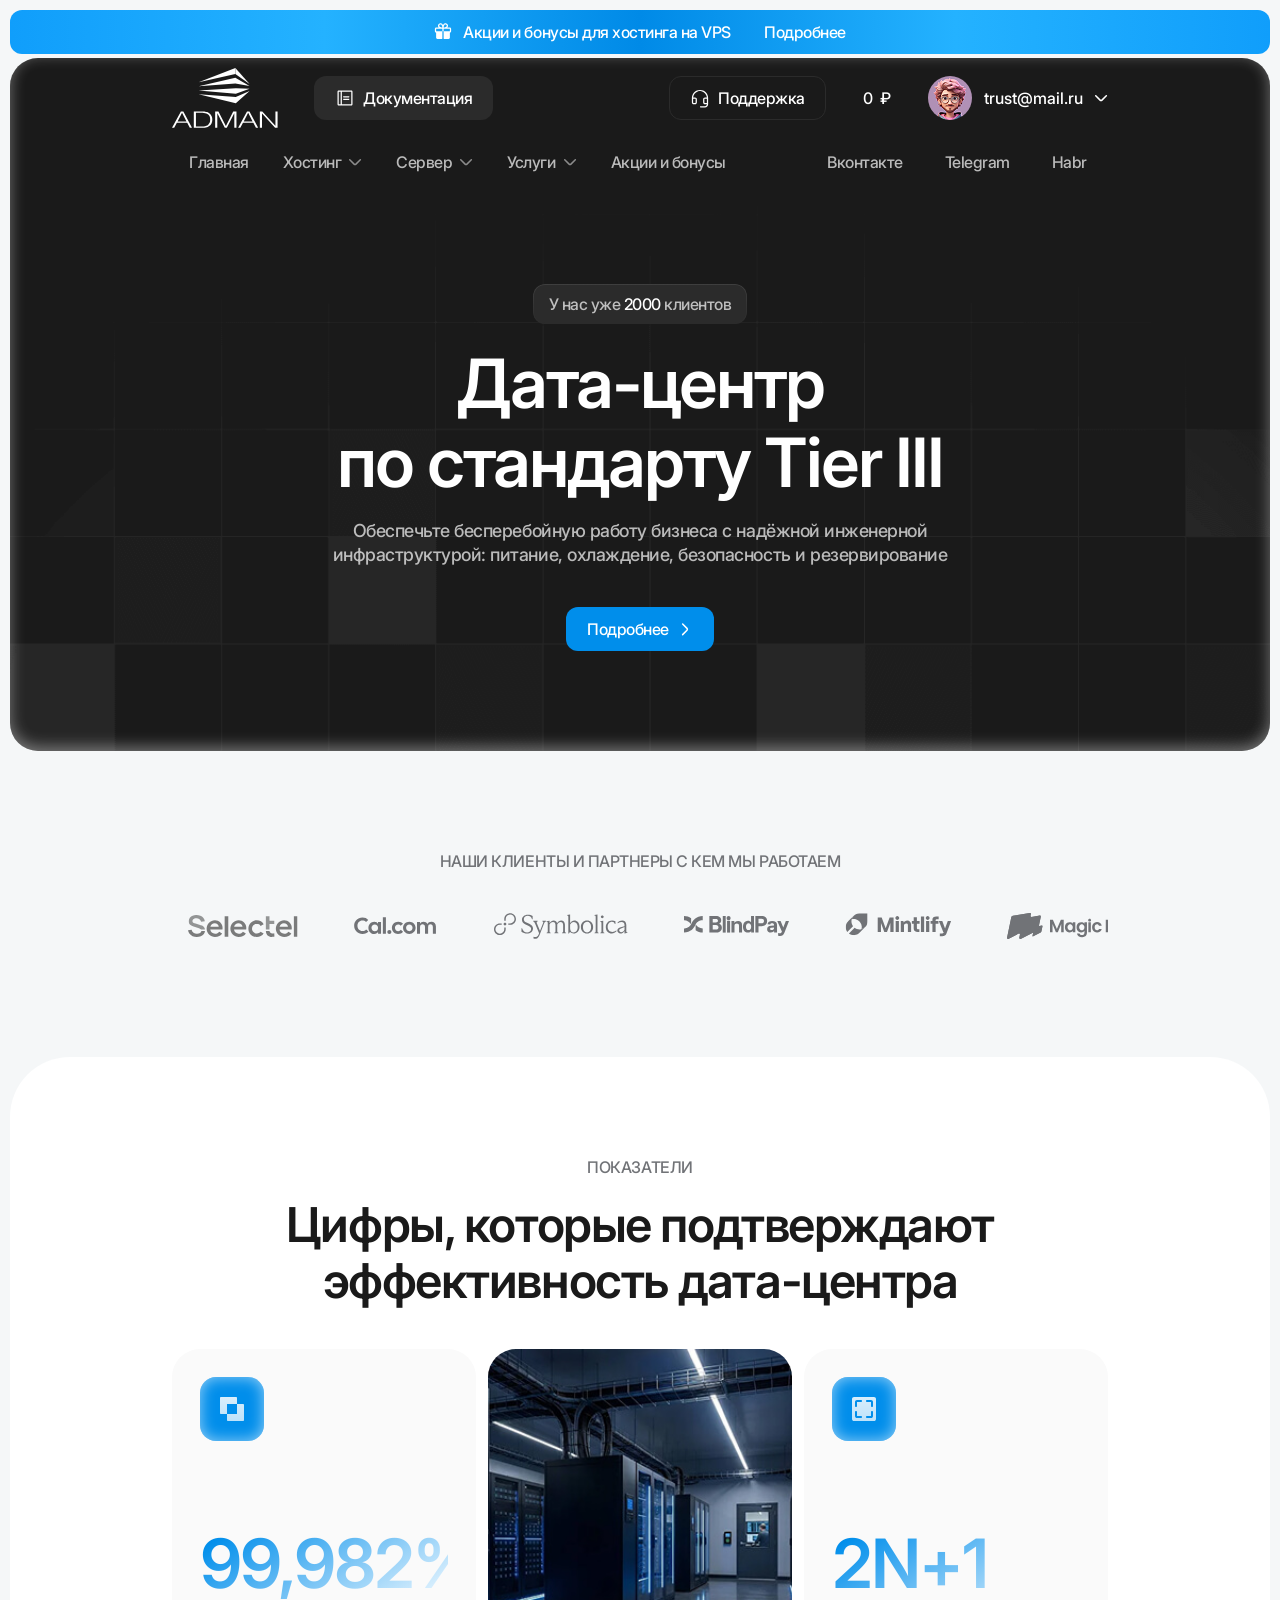
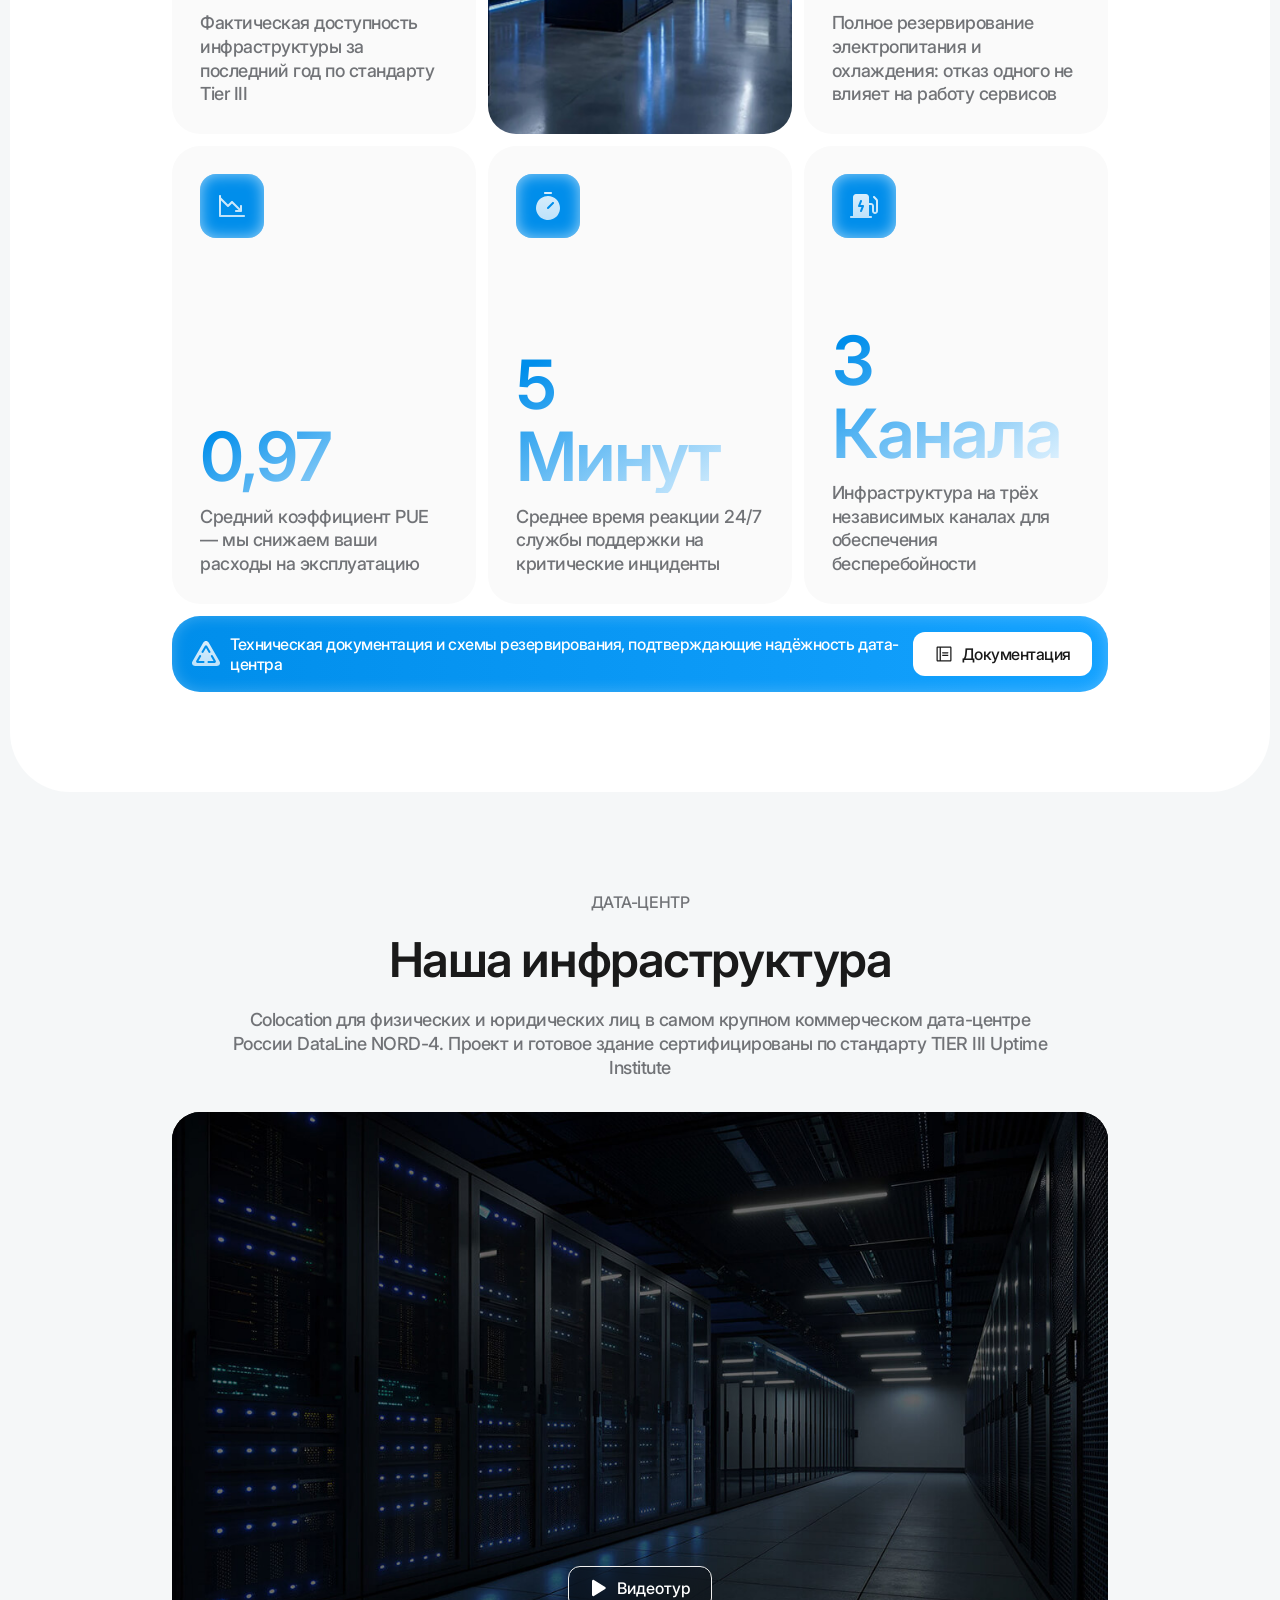
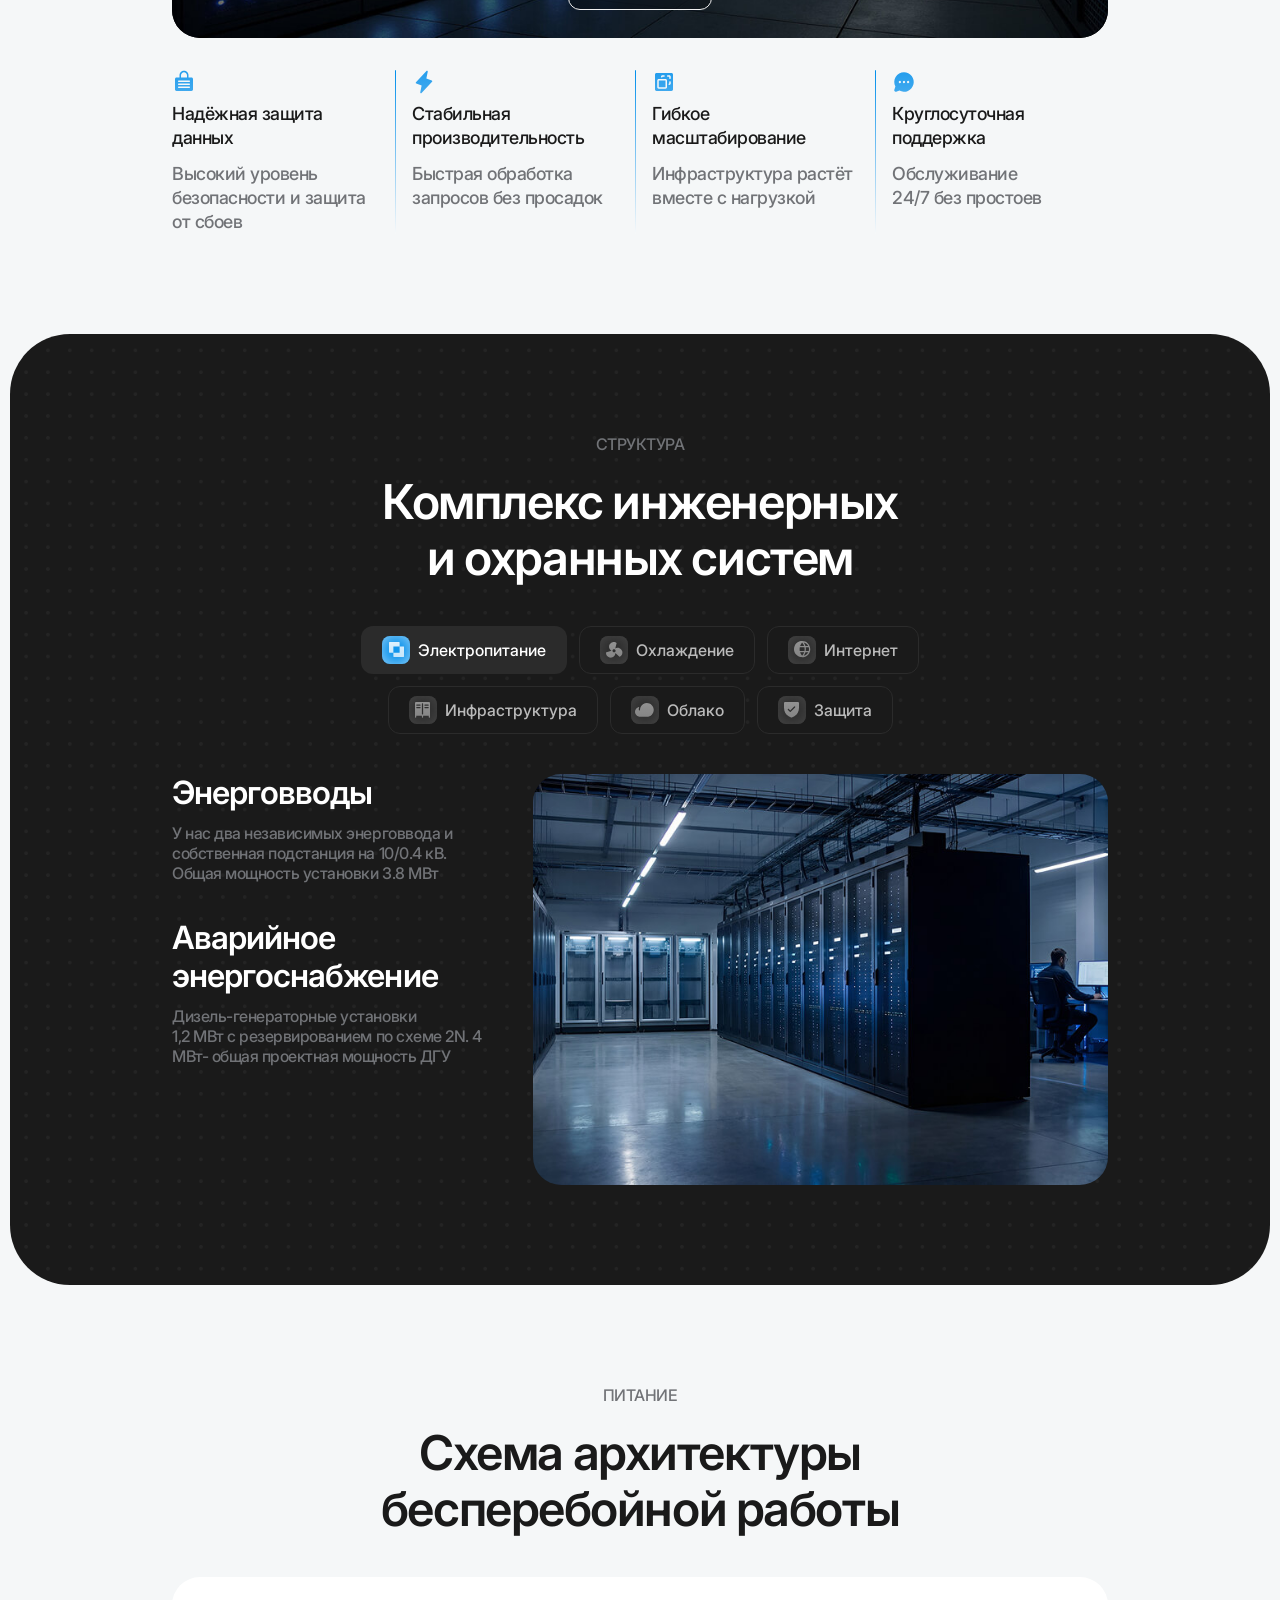
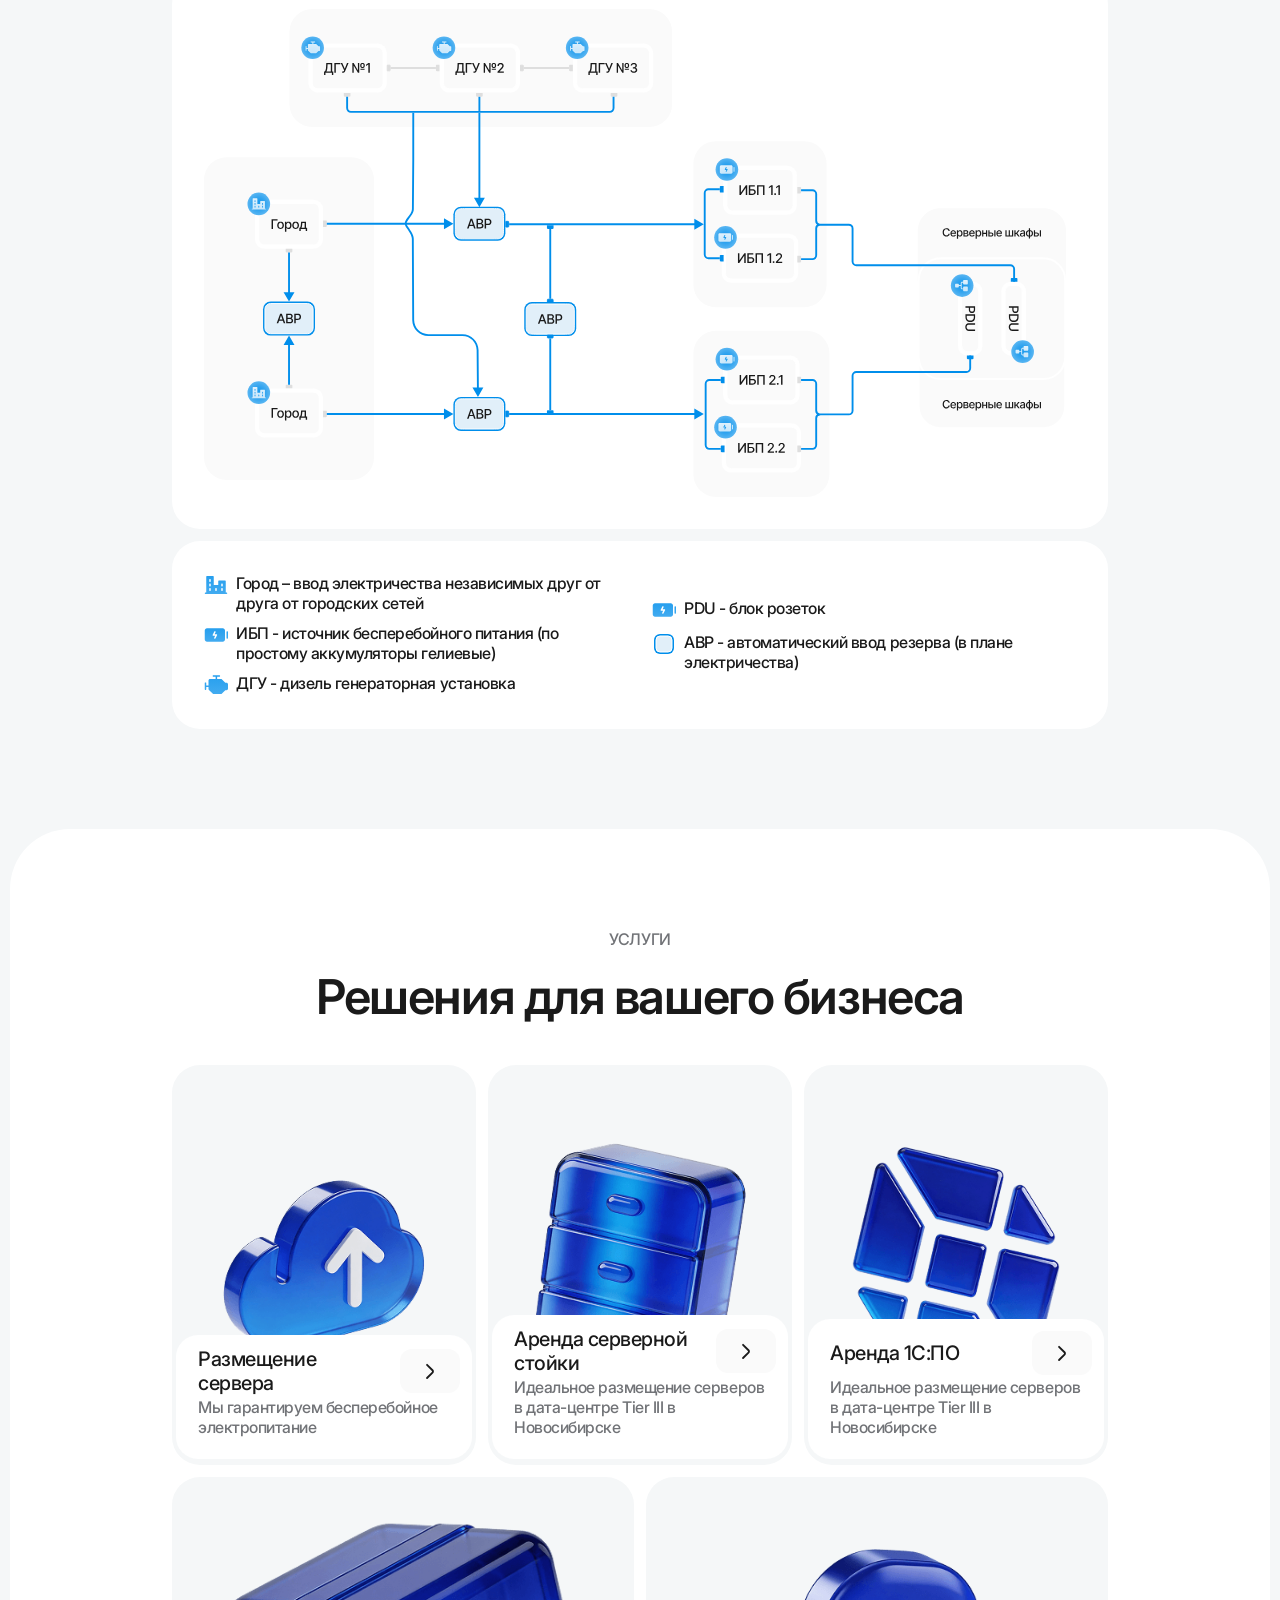
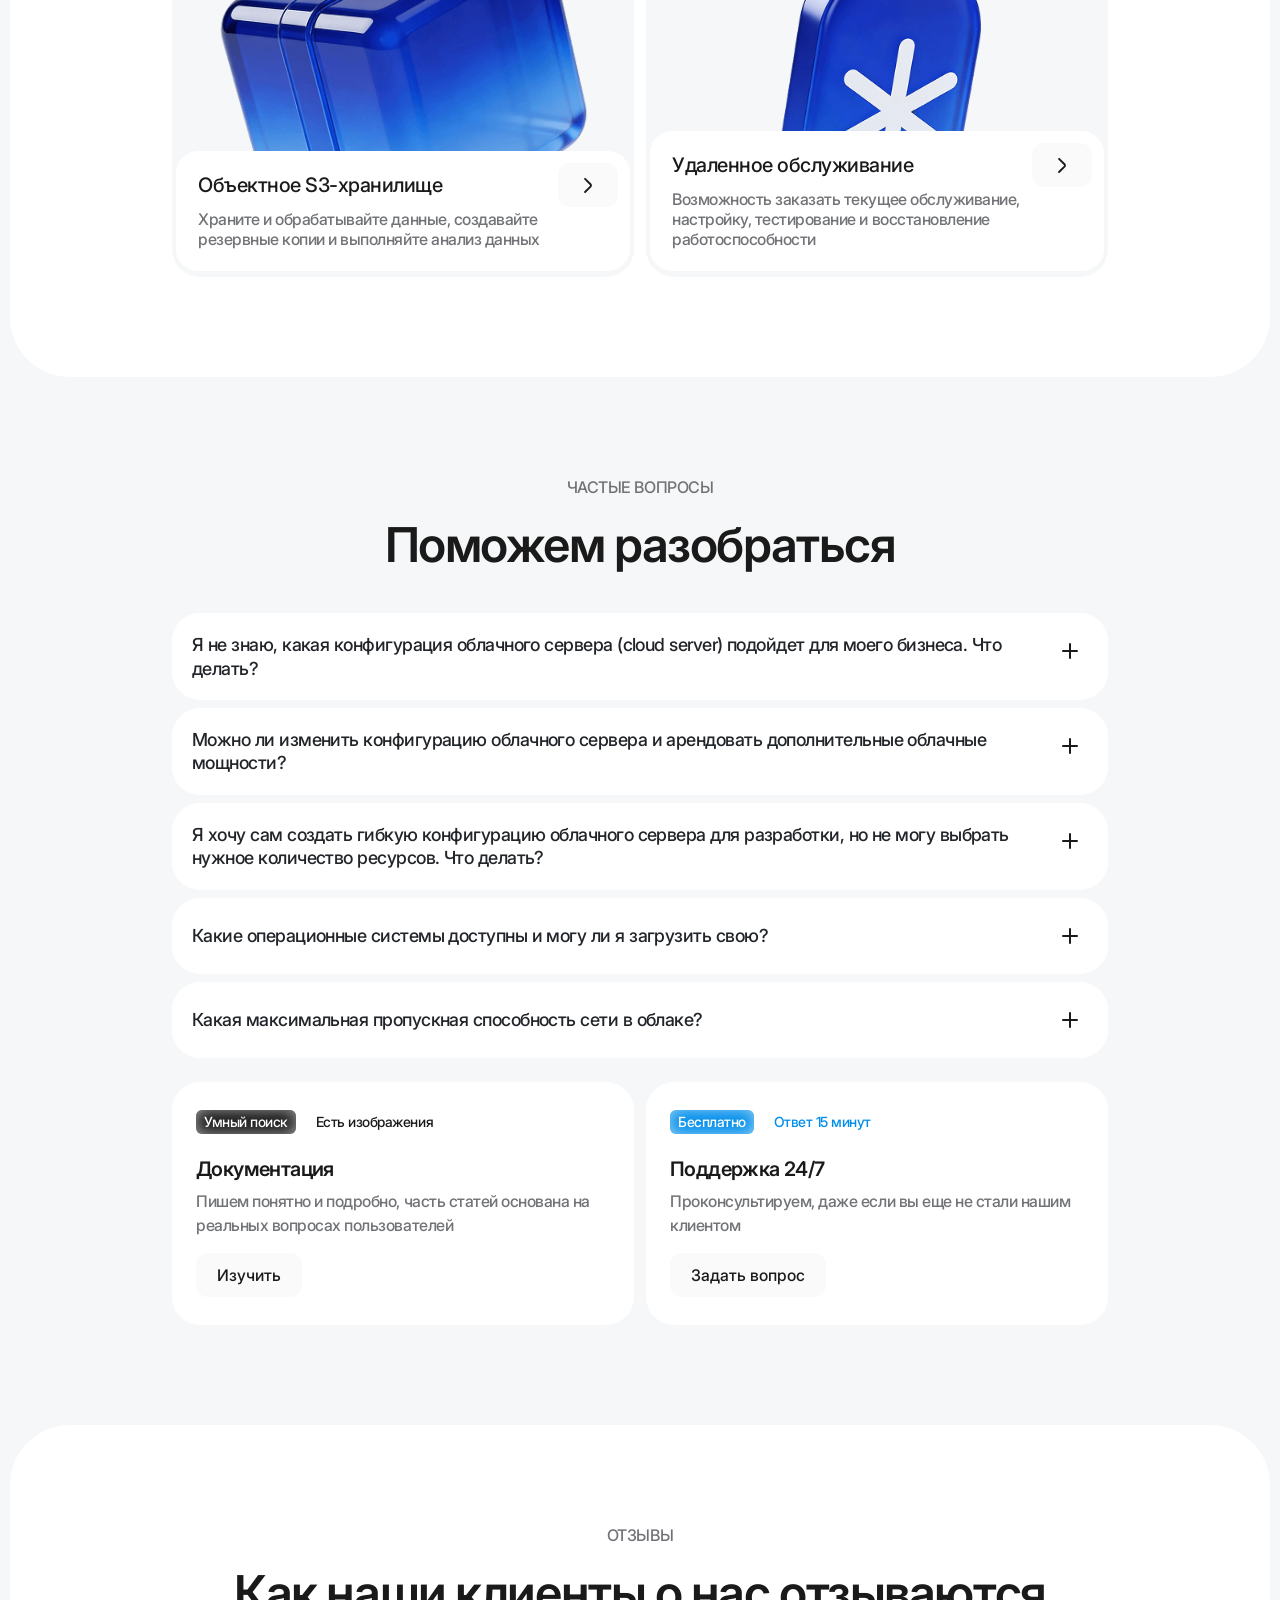
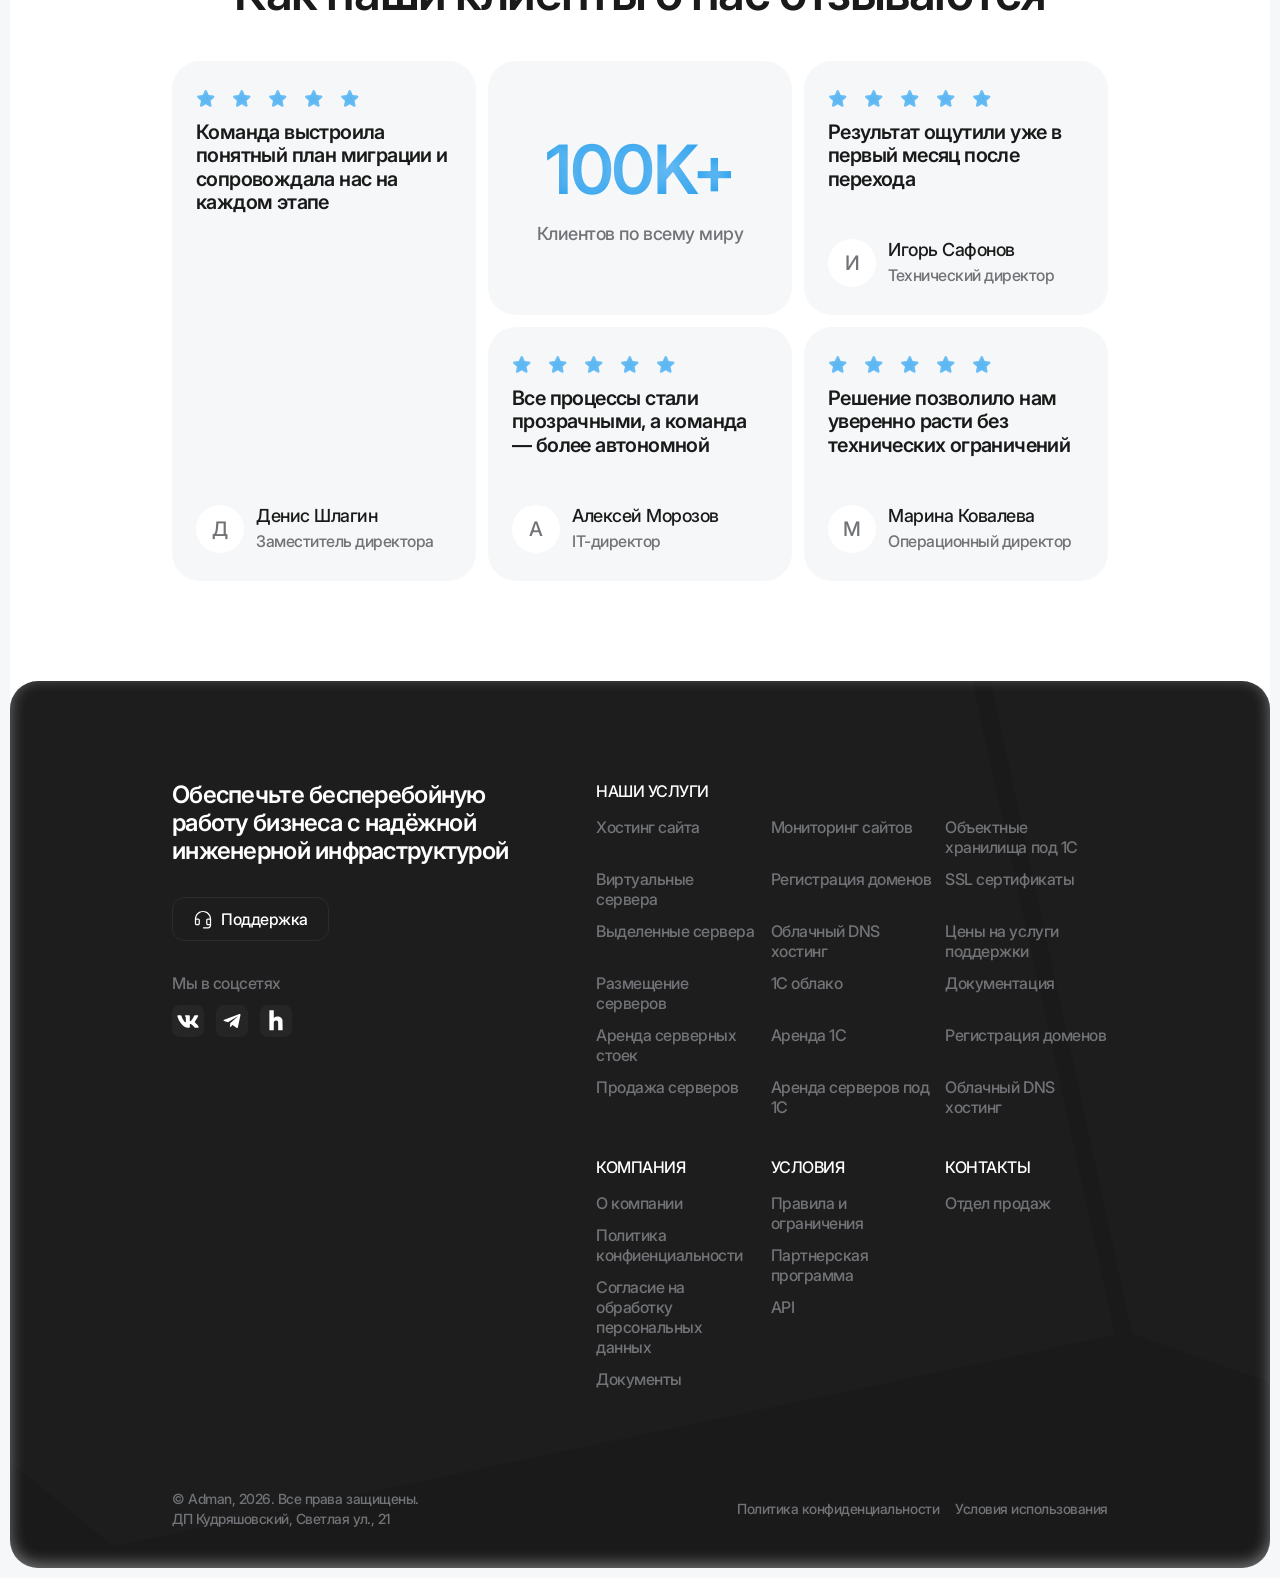
==== commit 929ab605: "feat: add submenu to mobile menu" ====
--- a/index-logged.html
+++ b/index-logged.html
@@ -7,7 +7,7 @@
     <link rel="shortcut icon" href="img/favicon.png" />
     <link rel="stylesheet" href="css/bootstrap.min.css" />
     <link rel="stylesheet" href="css/swiper-bundle.min.css" />
-    <link rel="stylesheet" href="css/styles.css" />
+    <link rel="stylesheet" href="css/styles.css?v=2" />
     <title>Дата-центр Адман</title>
   </head>
 
@@ -30,10 +30,10 @@
       <div class="header__content">
         <div class="container">
           <div class="header__top">
-            <a class="header__logo" href="/">
+            <a class="header__logo" href="index.html">
               <img class="header__logo-img" src="img/logo.svg" alt="Logo" />
             </a>
-            <a class="button button--dark-500 button--outline header__doc-button" href="#">
+            <a class="button button--dark-500 button--outline header__doc-button header__doc-button--logged" href="#">
               <img class="button__icon" src="img/icons/doc-white.svg" alt="" />
               <span class="button__text">Документация</span>
             </a>
@@ -63,7 +63,6 @@
                       stroke-linejoin="round" />
                   </svg>
                 </button>
-
                 <ul class="user-menu__dropdown dropdown-menu">
                   <li class="user-menu__dropdown-item">
                     <a class="text text--white text--sm user-menu__dropdown-link" href="#">Личный кабинет</a>
@@ -76,13 +75,16 @@
                   </li>
                 </ul>
               </div>
+              <button class="button button--dark-500 header__menu-button js-open-menu">
+                <span class="menu-icon"></span>
+              </button>
             </div>
           </div>
 
           <nav class="header__nav">
             <ul class="header__menu">
               <li class="header__menu-item">
-                <a class="button button--dropdown header__menu-link" href="#">
+                <a class="button button--dropdown header__menu-link" href="index.html">
                   <span>Главная</span>
                 </a>
               </li>
@@ -1377,10 +1379,6 @@
                     <img class="button__icon" src="img/icons/support-white.svg" alt="" />
                     Поддержка
                   </a>
-                  <a href="#" class="button button--primary footer__button">
-                    <img class="button__icon" src="img/icons/login-white.svg" alt="" />
-                    Вход
-                  </a>
                 </div>
 
                 <div class="footer__socials footer__socials--desktop">
@@ -1558,16 +1556,94 @@
         <div class="mobile-menu__main">
           <ul class="mobile-menu__list">
             <li class="mobile-menu__item">
-              <a class="text text--white mobile-menu__link" href="#">Главная</a>
+              <a class="text text--white mobile-menu__link" href="index.html">Главная</a>
             </li>
-            <li class="mobile-menu__item">
-              <a class="text text--white mobile-menu__link" href="#">Хостинг</a>
+            <li class="mobile-menu__item mobile-menu__item--has-submenu">
+              <button class="text text--white mobile-menu__link mobile-menu__link--toggle js-submenu-toggle" aria-expanded="false">
+                Хостинг
+                <span class="mobile-menu__arrow">
+                  <svg width="13" height="7" viewBox="0 0 13 7" fill="none">
+                    <path
+                      d="M11.31 0.75L6.96333 5.09667C6.45 5.61 5.61 5.61 5.09667 5.09667L0.75 0.75"
+                      stroke="currentColor"
+                      stroke-width="1.5"
+                      stroke-linecap="round"
+                      stroke-linejoin="round"></path>
+                  </svg>
+                </span>
+              </button>
+              <ul class="mobile-menu__submenu">
+                <li class="mobile-menu__subitem">
+                  <a class="text text--white mobile-menu__sublink" href="#">Виртуальный хостинг</a>
+                </li>
+                <li class="mobile-menu__subitem">
+                  <a class="text text--white mobile-menu__sublink" href="#">1С облако</a>
+                </li>
+                <li class="mobile-menu__subitem">
+                  <a class="text text--white mobile-menu__sublink" href="#">Регистрация домена</a>
+                </li>
+                <li class="mobile-menu__subitem">
+                  <a class="text text--white mobile-menu__sublink" href="#">SSL сертификаты</a>
+                </li>
+              </ul>
             </li>
-            <li class="mobile-menu__item">
-              <a class="text text--white mobile-menu__link" href="#">Сервер</a>
+            <li class="mobile-menu__item mobile-menu__item--has-submenu">
+              <button class="text text--white mobile-menu__link mobile-menu__link--toggle js-submenu-toggle" aria-expanded="false">
+                Сервер
+                <span class="mobile-menu__arrow">
+                  <svg width="13" height="7" viewBox="0 0 13 7" fill="none">
+                    <path
+                      d="M11.31 0.75L6.96333 5.09667C6.45 5.61 5.61 5.61 5.09667 5.09667L0.75 0.75"
+                      stroke="currentColor"
+                      stroke-width="1.5"
+                      stroke-linecap="round"
+                      stroke-linejoin="round"></path>
+                  </svg>
+                </span>
+              </button>
+              <ul class="mobile-menu__submenu">
+                <li class="mobile-menu__subitem">
+                  <a class="text text--white mobile-menu__sublink" href="#">Виртуальный хостинг</a>
+                </li>
+                <li class="mobile-menu__subitem">
+                  <a class="text text--white mobile-menu__sublink" href="#">1С облако</a>
+                </li>
+                <li class="mobile-menu__subitem">
+                  <a class="text text--white mobile-menu__sublink" href="#">Регистрация домена</a>
+                </li>
+                <li class="mobile-menu__subitem">
+                  <a class="text text--white mobile-menu__sublink" href="#">SSL сертификаты</a>
+                </li>
+              </ul>
             </li>
-            <li class="mobile-menu__item">
-              <a class="text text--white mobile-menu__link" href="#">Услуги</a>
+            <li class="mobile-menu__item mobile-menu__item--has-submenu">
+              <button class="text text--white mobile-menu__link mobile-menu__link--toggle js-submenu-toggle" aria-expanded="false">
+                Услуги
+                <span class="mobile-menu__arrow">
+                  <svg width="13" height="7" viewBox="0 0 13 7" fill="none">
+                    <path
+                      d="M11.31 0.75L6.96333 5.09667C6.45 5.61 5.61 5.61 5.09667 5.09667L0.75 0.75"
+                      stroke="currentColor"
+                      stroke-width="1.5"
+                      stroke-linecap="round"
+                      stroke-linejoin="round"></path>
+                  </svg>
+                </span>
+              </button>
+              <ul class="mobile-menu__submenu">
+                <li class="mobile-menu__subitem">
+                  <a class="text text--white mobile-menu__sublink" href="#">Виртуальный хостинг</a>
+                </li>
+                <li class="mobile-menu__subitem">
+                  <a class="text text--white mobile-menu__sublink" href="#">1С облако</a>
+                </li>
+                <li class="mobile-menu__subitem">
+                  <a class="text text--white mobile-menu__sublink" href="#">Регистрация домена</a>
+                </li>
+                <li class="mobile-menu__subitem">
+                  <a class="text text--white mobile-menu__sublink" href="#">SSL сертификаты</a>
+                </li>
+              </ul>
             </li>
             <li class="mobile-menu__item">
               <a class="text text--white mobile-menu__link" href="#">Акции и бонусы</a>
@@ -1583,10 +1659,6 @@
             </li>
           </ul>
           <div class="mobile-menu__btns">
-            <a class="button button--primary mobile-menu__login-button" href="#">
-              <img class="button__icon" src="img/icons/login-white.svg" alt="" />
-              <span class="button__text">Вход</span>
-            </a>
             <a class="button button--dark-500 button--outline mobile-menu__doc-button" href="#">
               <img class="button__icon" src="img/icons/doc-white.svg" alt="" />
               <span class="button__text">Документация</span>
@@ -1606,6 +1678,6 @@
 
     <script src="js/bootstrap.bundle.min.js"></script>
     <script src="js/swiper-bundle.min.js"></script>
-    <script src="js/index.js"></script>
+    <script src="js/index.js?v=2"></script>
   </body>
 </html>
--- a/css/styles.css
+++ b/css/styles.css
@@ -268,18 +268,6 @@
 
 .menu-icon::after {
   transform: translateY(5px);
-}
-
-.header__menu-button.is-active .menu-icon {
-  background: transparent;
-}
-
-.header__menu-button.is-active .menu-icon::before {
-  transform: rotate(-45deg);
-}
-
-.header__menu-button.is-active .menu-icon::after {
-  transform: rotate(45deg);
 }
 
 /* ========== .title ========== */
@@ -978,8 +966,11 @@
 }
 
 @media (max-width: 767px) {
+  .header__logo {
+    margin-right: auto;
+  }
+
   .header__doc-button {
-    margin-left: auto;
     padding: 0;
     width: 44px;
     height: 44px;
@@ -1034,13 +1025,23 @@
     height: 36px;
   }
 
+  .header__doc-button--logged {
+    display: none;
+  }
+
   .header__support-button {
+    width: 36px;
+    height: 36px;
     display: none;
   }
 
+  .header__actions--logged .header__support-button {
+    display: flex;
+  }
+
   .header__login-button {
-    padding-top: 9px;
-    padding-bottom: 9px;
+    padding-top: 7px;
+    padding-bottom: 7px;
   }
 
   .header__balance-button {
@@ -2646,7 +2647,7 @@
 }
 
 .mobile-menu__main {
-  padding: 32px 12px;
+  padding: 80px 12px 32px;
   flex: auto;
   display: flex;
   flex-direction: column;
@@ -2658,14 +2659,9 @@
 }
 
 .mobile-menu__list {
-  margin: auto 0;
   padding-left: 0;
   display: flex;
   flex-direction: column;
-}
-
-.mobile-menu__submenu {
-  display: none;
 }
 
 .mobile-menu__item.is-open .mobile-menu__submenu {
@@ -2673,25 +2669,36 @@
 }
 
 .mobile-menu__link {
-  padding: 11px 32px;
+  padding: 11px 24px;
   display: flex;
   justify-content: flex-start;
+  gap: 8px;
   width: 100%;
   text-align: left;
   line-height: 1.35;
 }
 
-.mobile-menu__item.is-open > .mobile-menu__link .ui-link__icon {
-  transform: rotate(180deg);
-}
-
-.mobile-menu__children {
-  padding-left: 20px;
-  display: none;
-}
-
-.mobile-menu__item.is-open > .mobile-menu__children {
+.mobile-menu__arrow {
+  transition: transform 0.35s;
+}
+
+.mobile-menu__link--toggle[aria-expanded="true"] .mobile-menu__arrow {
+  transform: rotate(-180deg);
+}
+
+.mobile-menu__submenu {
+  list-style: none;
+  padding: 0;
+  margin: 0;
+  overflow: hidden;
+  max-height: 0;
+  transition: max-height 0.35s;
+}
+
+.mobile-menu__sublink {
   display: block;
+  padding: 8px 24px 8px 32px;
+  opacity: 0.7;
 }
 
 .mobile-menu__btns {
